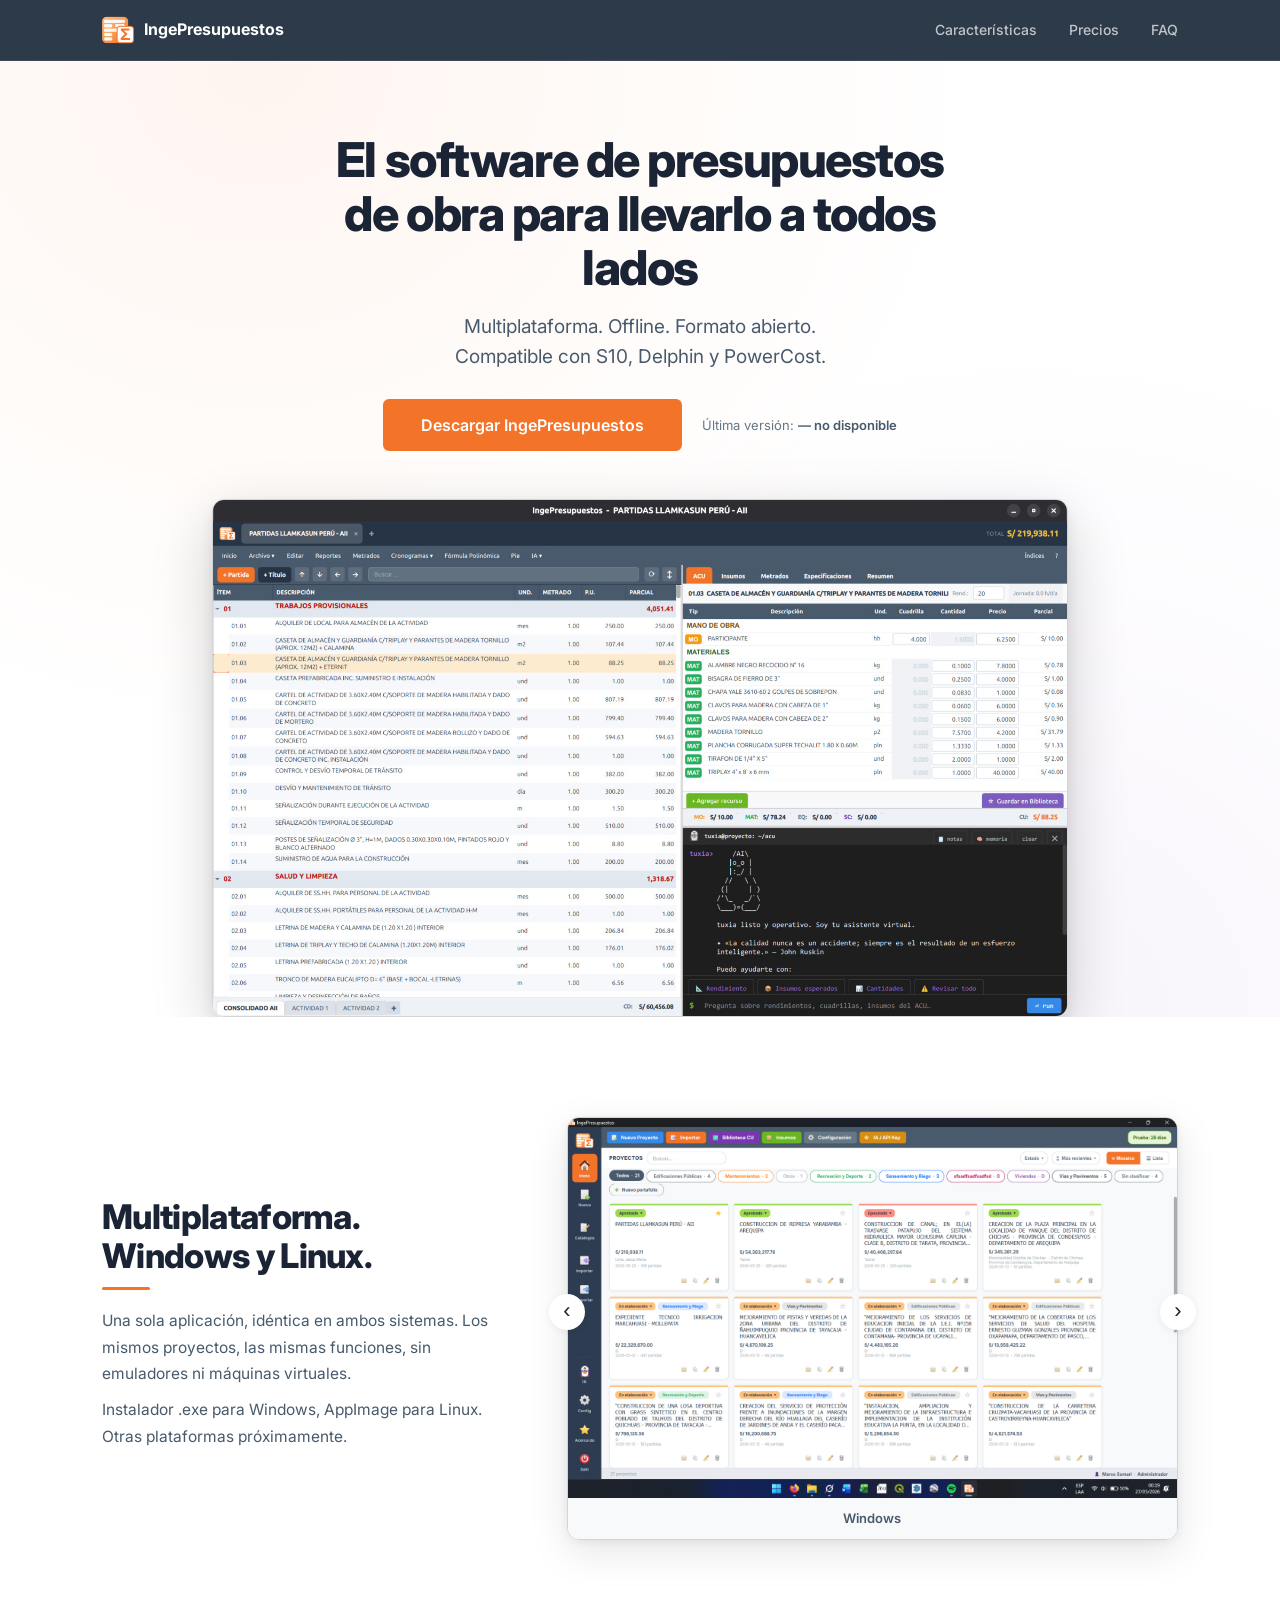
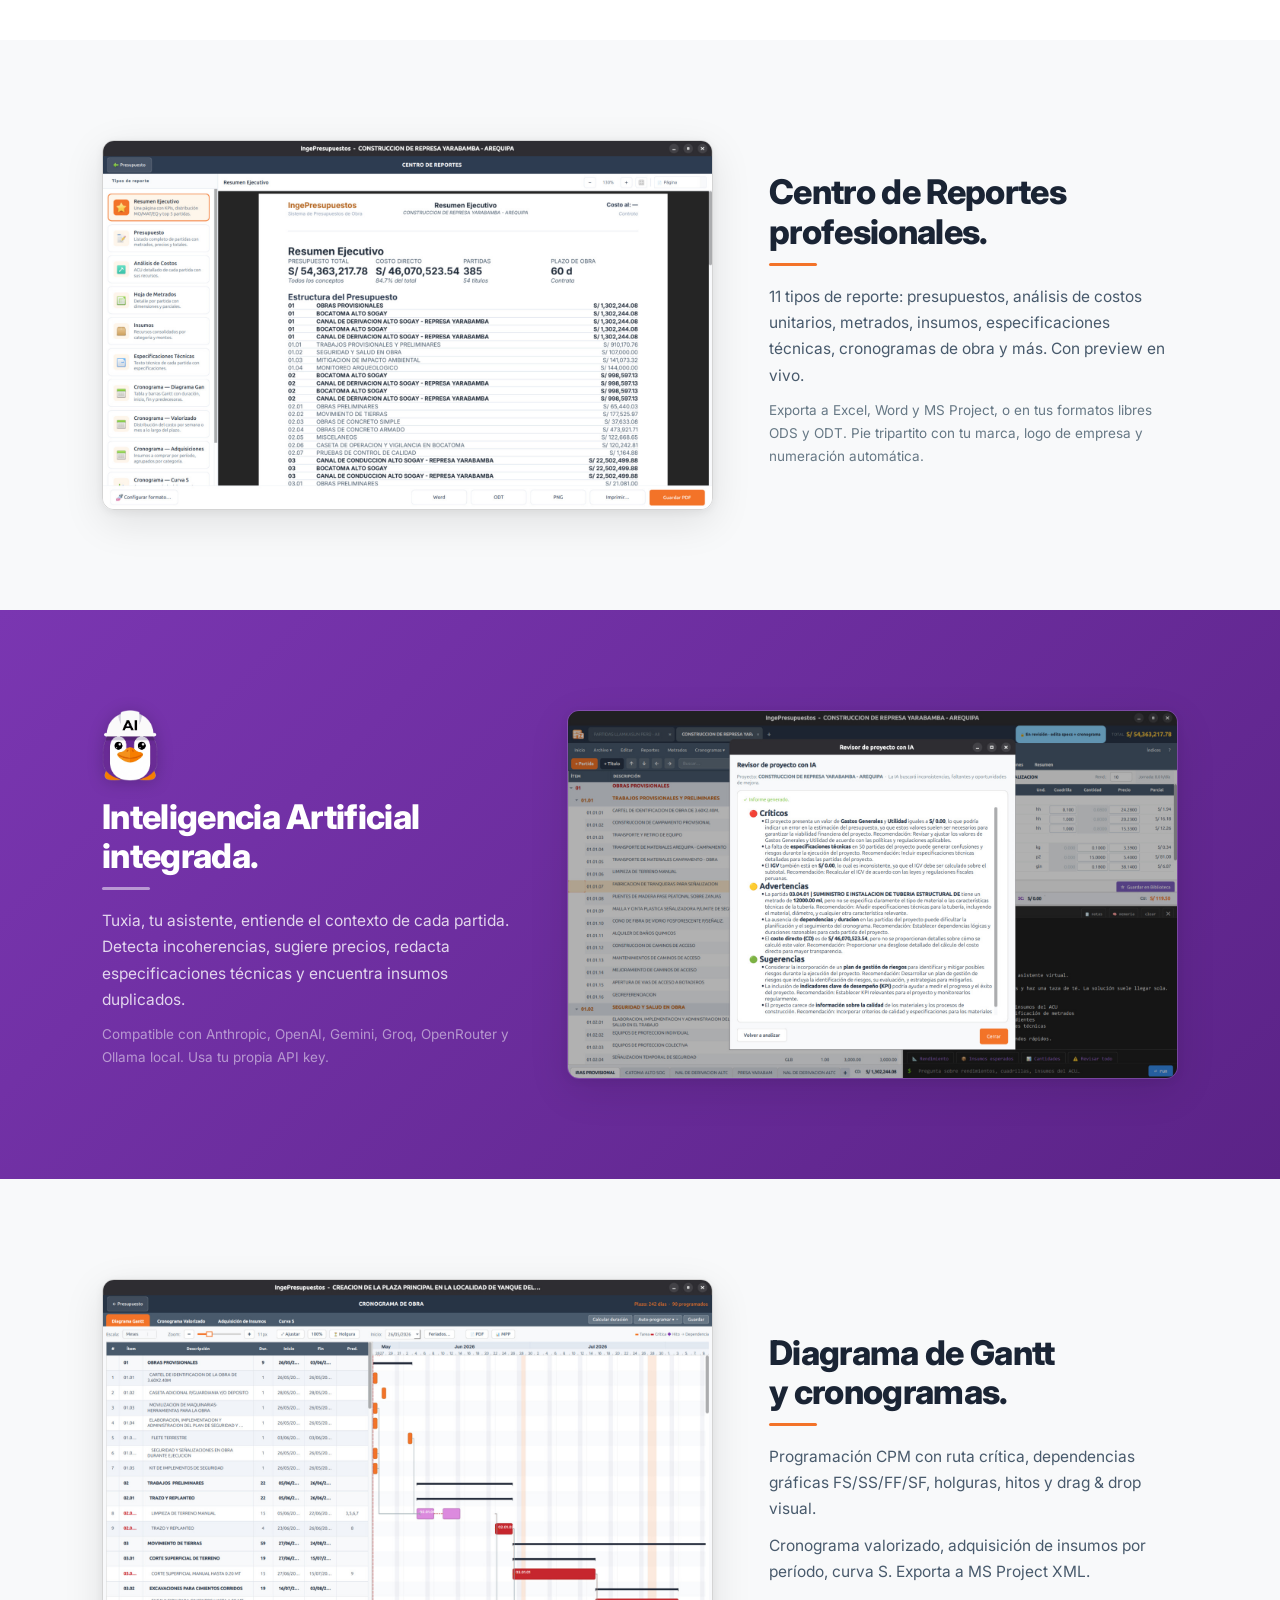
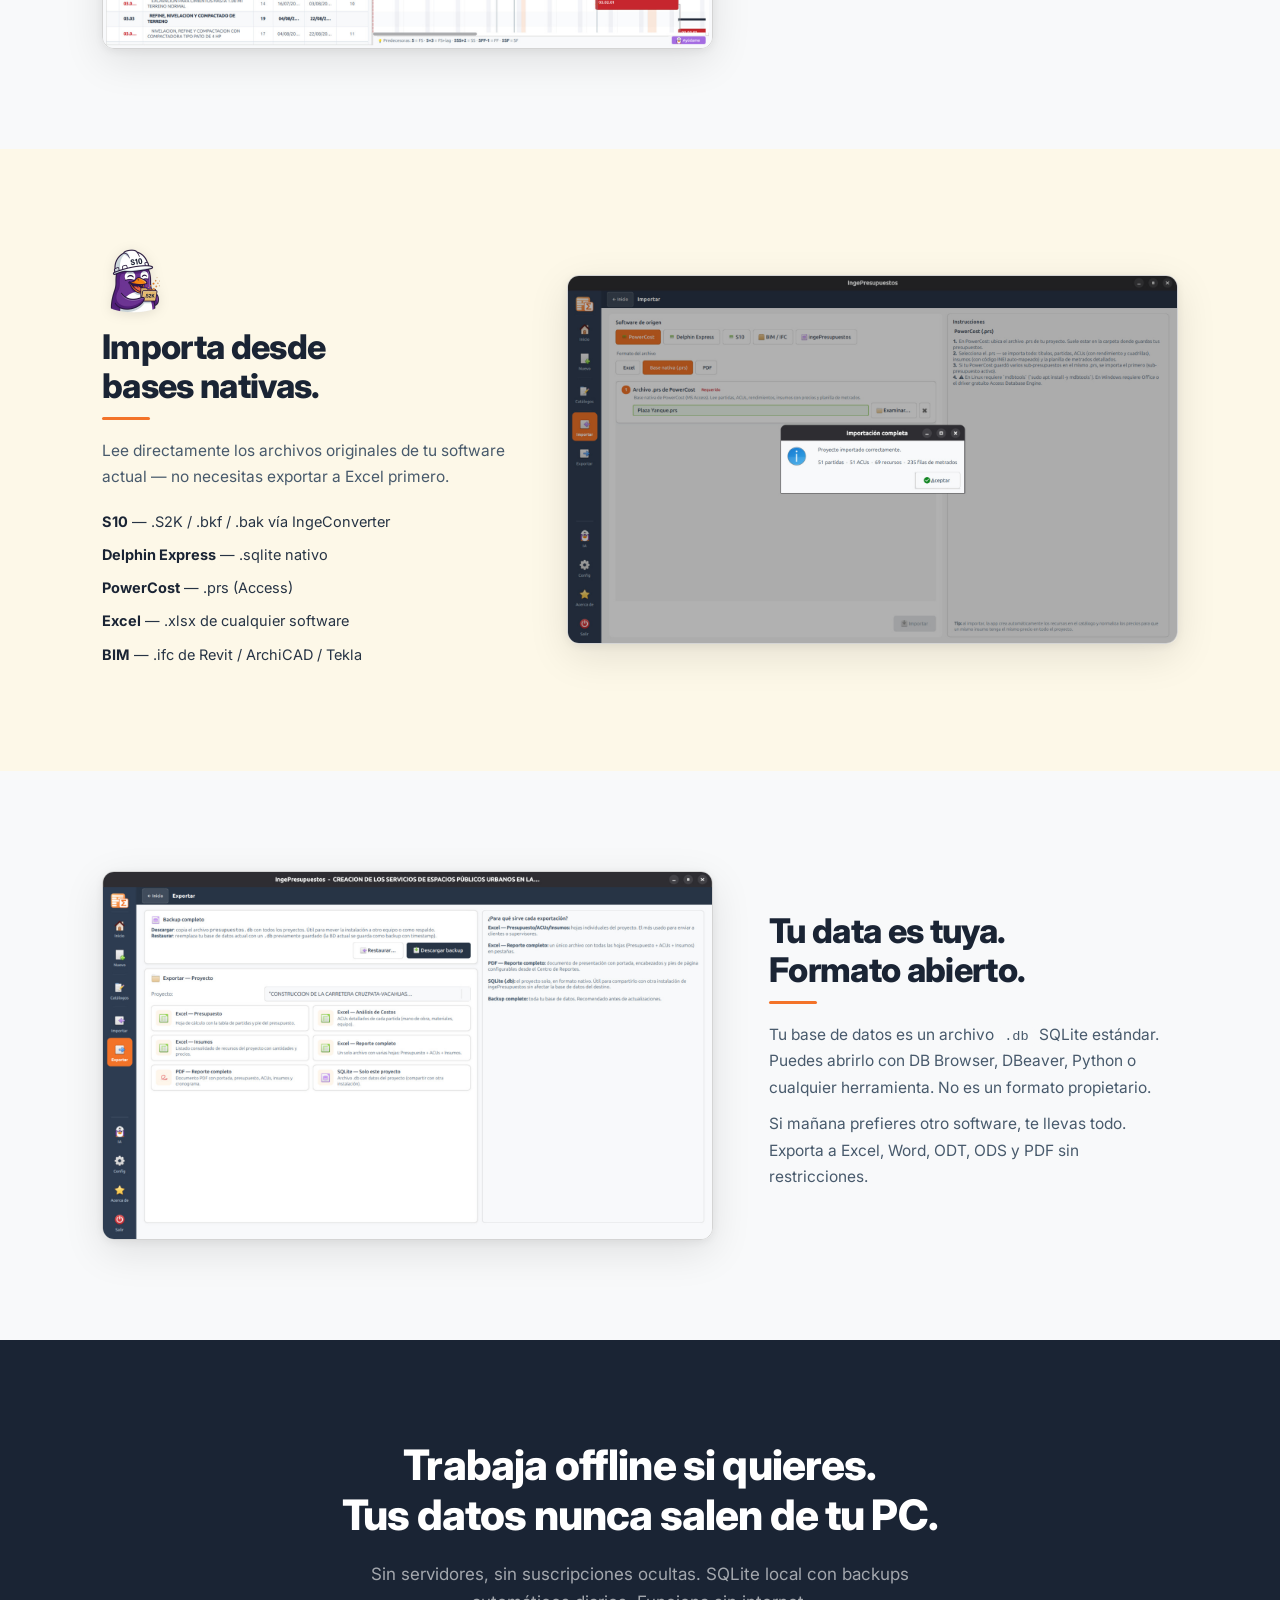
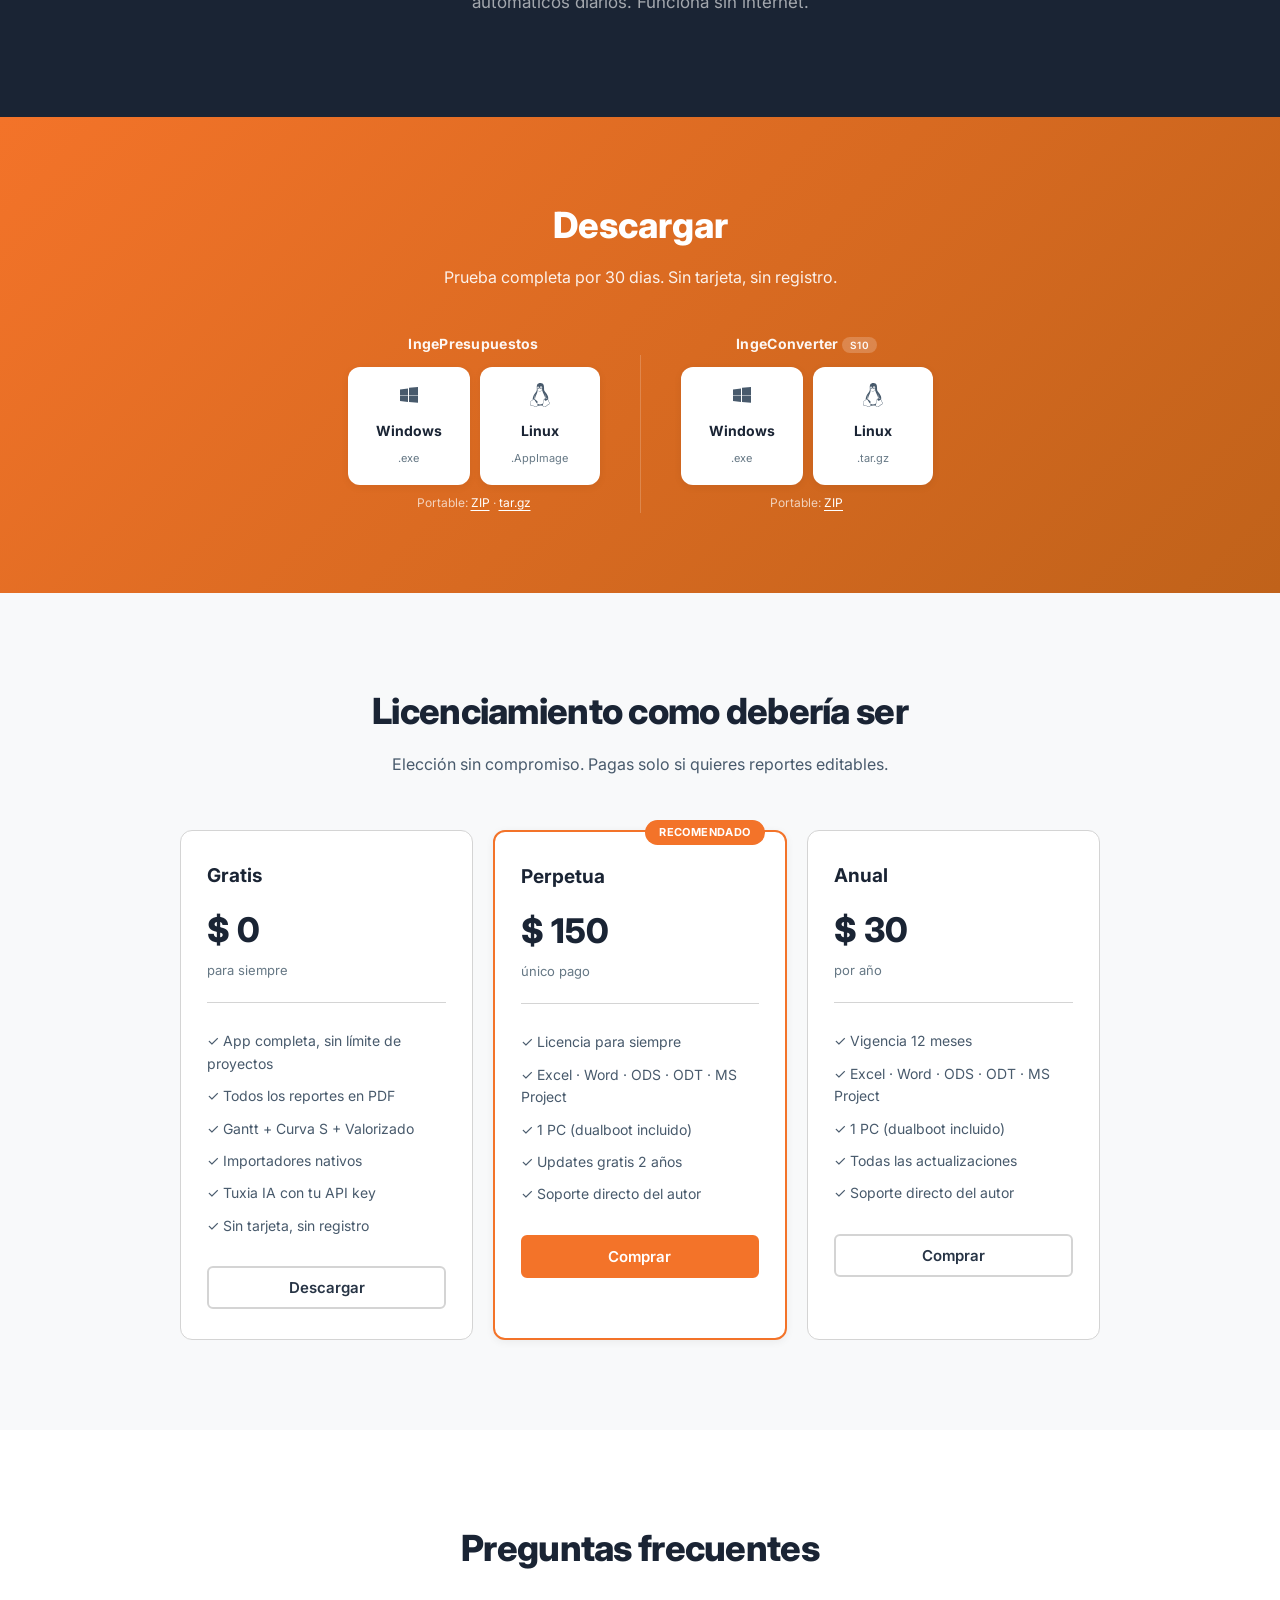
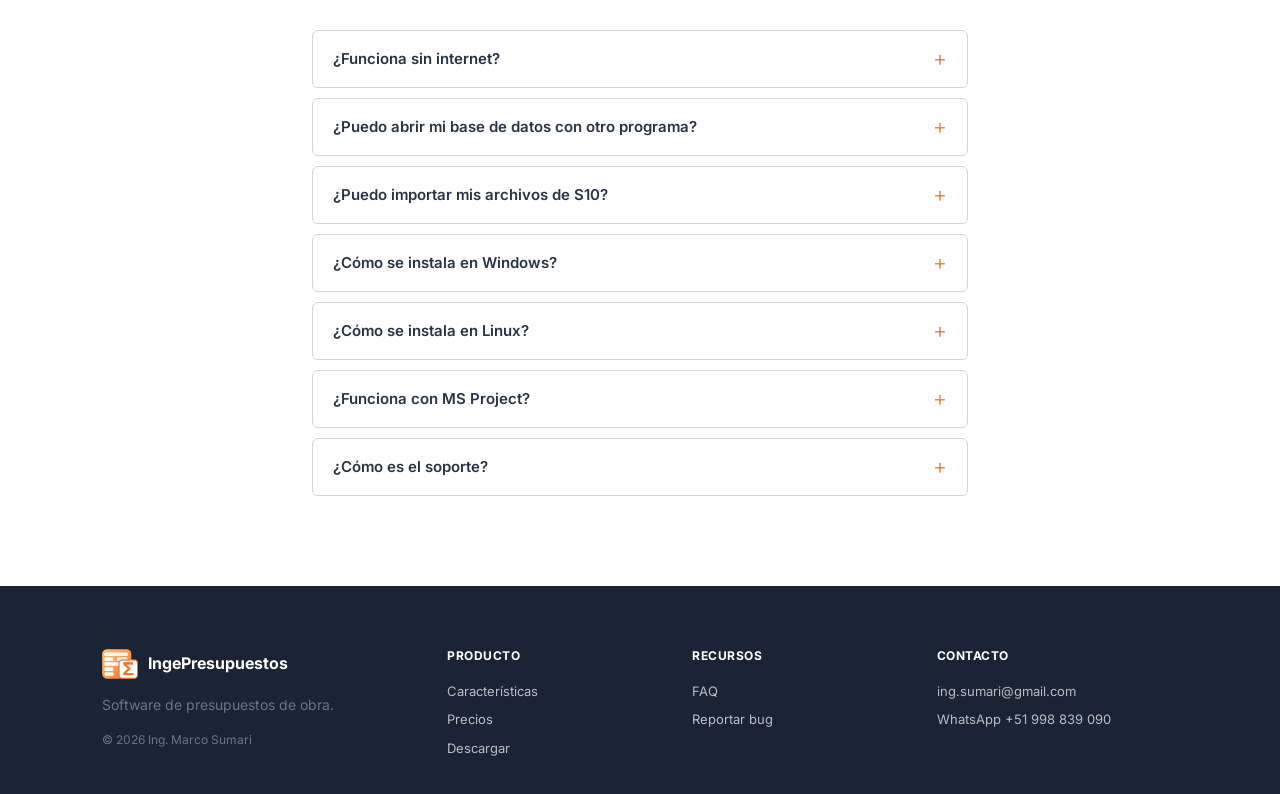
==== index.html @ 047d8304 "feat: actualizar screenshots de todas las secciones con capturas v2.3 Reemplaza las 8 capturas de la" ====
<!DOCTYPE html>
<html lang="es">
<head>
  <meta charset="UTF-8">
  <meta name="viewport" content="width=device-width, initial-scale=1.0">
  <meta name="theme-color" content="#273445">

  <title>IngePresupuestos · Software para Presupuestos de Obra</title>

  <meta name="description" content="Software de presupuestos de obra. Multiplataforma, offline, formato abierto SQLite. Importa desde Delphin, PowerCost y S10. Reportes PDF gratis.">
  <meta name="keywords" content="presupuesto obra, ACU, cronograma Gantt, Delphin Express, PowerCost, S10, INEI, CAPECO, ingeniería civil Perú, software construcción">
  <meta name="author" content="Ing. Marco Sumari">

  <meta property="og:title" content="IngePresupuestos · Software para Presupuestos de Obra">
  <meta property="og:description" content="Multiplataforma, offline, formato abierto. Importa desde Delphin, PowerCost y S10. Reportes PDF gratis.">
  <meta property="og:image" content="https://ingepresupuestos.com/images/og-banner.png">
  <meta property="og:url" content="https://ingepresupuestos.com">
  <meta property="og:type" content="website">
  <meta property="og:locale" content="es_PE">

  <link rel="icon" href="images/favicon.ico" sizes="any">
  <link rel="icon" href="images/logo.png" type="image/png">
  <link rel="apple-touch-icon" href="images/logo.png">

  <link rel="preconnect" href="https://fonts.googleapis.com">
  <link rel="preconnect" href="https://fonts.gstatic.com" crossorigin>
  <link href="https://fonts.googleapis.com/css2?family=Inter:wght@400;500;600;700;800&display=swap" rel="stylesheet">

  <link rel="stylesheet" href="style.css">
</head>
<body>

  <!-- ============ HEADER ============ -->
  <header class="nav">
    <div class="container nav-inner">
      <a href="#" class="nav-brand">
        <img src="images/logo.png" alt="IngePresupuestos" width="32" height="32">
        <span>IngePresupuestos</span>
      </a>
      <nav class="nav-links">
        <a href="#features">Características</a>
        <a href="#precios">Precios</a>
        <a href="#faq">FAQ</a>
      </nav>
      <button class="nav-toggle" aria-label="Abrir menú" type="button">
        <span></span><span></span><span></span>
      </button>
    </div>
  </header>

  <!-- ============ HERO ============ -->
  <section class="hero">
    <div class="container hero-center">
      <h1>El software de presupuestos<br>de obra para llevarlo a todos lados</h1>
      <p class="hero-sub">Multiplataforma. Offline. Formato abierto.<br>Compatible con S10, Delphin y PowerCost.</p>
      <div class="hero-ctas">
        <a href="#descargar" class="btn btn-primary btn-lg">Descargar IngePresupuestos</a>
        <span class="hero-version">Última versión: <span id="latest-version">cargando…</span></span>
      </div>
    </div>
    <div class="hero-screenshot-wrap">
      <img class="hero-img" src="images/screenshots/principal.jpeg"
           alt="Vista principal de IngePresupuestos"
           width="1600" height="966" loading="eager" fetchpriority="high">
    </div>
  </section>

  <!-- ============ FEATURES ============ -->
  <div id="features">

    <!-- ── 1. Multiplataforma ── -->
    <section class="feat reveal">
      <div class="container feat-row">
        <div class="feat-text">
          <h2>Multiplataforma.<br>Windows y Linux.</h2>
          <p>Una sola aplicación, idéntica en ambos sistemas. Los mismos proyectos, las mismas funciones, sin emuladores ni máquinas virtuales.</p>
          <p>Instalador .exe para Windows, AppImage para Linux. Otras plataformas próximamente.</p>
        </div>
        <div class="mini-carousel">
          <div class="mini-track">
            <figure class="mini-slide">
              <img src="images/screenshots/dashboard-windows.jpeg"
                   alt="Dashboard en Windows" width="1600" height="1000" loading="lazy">
              <figcaption>Windows</figcaption>
            </figure>
            <figure class="mini-slide">
              <img src="images/screenshots/dashboard-linux.jpeg"
                   alt="Dashboard en Linux" width="1600" height="1000" loading="lazy">
              <figcaption>Linux</figcaption>
            </figure>
          </div>
          <button class="mini-prev" type="button" aria-label="Anterior">‹</button>
          <button class="mini-next" type="button" aria-label="Siguiente">›</button>
        </div>
      </div>
    </section>

    <!-- ── 2. Centro de Reportes ── -->
    <section class="feat feat-alt reveal">
      <div class="container feat-row feat-reverse">
        <div class="feat-text">
          <h2>Centro de Reportes<br>profesionales.</h2>
          <p>11 tipos de reporte: presupuestos, análisis de costos unitarios, metrados, insumos, especificaciones técnicas, cronogramas de obra y más. Con preview en vivo.</p>
          <p class="feat-muted">Exporta a Excel, Word y MS Project, o en tus formatos libres ODS y ODT. Pie tripartito con tu marca, logo de empresa y numeración automática.</p>
        </div>
        <div class="feat-img">
          <img src="images/screenshots/centro-reportes.jpeg"
               alt="Centro de Reportes" width="1600" height="966" loading="lazy">
        </div>
      </div>
    </section>

    <!-- ── 3. Tuxia IA ── -->
    <section class="feat feat-tuxia reveal">
      <div class="container feat-row">
        <div class="feat-text">
          <img src="images/tuxia-icon.png" alt="Tuxia" class="tuxia-icon" width="620" height="783">
          <h2>Inteligencia Artificial<br>integrada.</h2>
          <p>Tuxia, tu asistente, entiende el contexto de cada partida. Detecta incoherencias, sugiere precios, redacta especificaciones técnicas y encuentra insumos duplicados.</p>
          <p class="feat-muted-light">Compatible con Anthropic, OpenAI, Gemini, Groq, OpenRouter y Ollama local. Usa tu propia API key.</p>
        </div>
        <div class="feat-img">
          <img src="images/screenshots/tuxia.jpeg"
               alt="Asistente IA Tuxia" width="1600" height="964" loading="lazy">
        </div>
      </div>
    </section>

    <!-- ── 4. Gantt ── -->
    <section class="feat feat-alt reveal">
      <div class="container feat-row feat-reverse">
        <div class="feat-text">
          <h2>Diagrama de Gantt<br>y cronogramas.</h2>
          <p>Programación CPM con ruta crítica, dependencias gráficas FS/SS/FF/SF, holguras, hitos y drag &amp; drop visual.</p>
          <p>Cronograma valorizado, adquisición de insumos por período, curva S. Exporta a MS Project XML.</p>
        </div>
        <div class="feat-img">
          <img src="images/screenshots/cronograma-gantt.jpeg"
               alt="Cronograma Gantt" width="1600" height="966" loading="lazy">
        </div>
      </div>
    </section>

    <!-- ── 5. Importadores ── -->
    <section class="feat feat-import reveal">
      <div class="container feat-row">
        <div class="feat-text">
          <img src="images/ingeconverter-icon.png" alt="IngeConverter" class="converter-icon" width="256" height="256">
          <h2>Importa desde<br>bases nativas.</h2>
          <p>Lee directamente los archivos originales de tu software actual — no necesitas exportar a Excel primero.</p>
          <ul class="feat-list">
            <li><strong>S10</strong> — .S2K / .bkf / .bak vía IngeConverter</li>
            <li><strong>Delphin Express</strong> — .sqlite nativo</li>
            <li><strong>PowerCost</strong> — .prs (Access)</li>
            <li><strong>Excel</strong> — .xlsx de cualquier software</li>
            <li><strong>BIM</strong> — .ifc de Revit / ArchiCAD / Tekla</li>
          </ul>
        </div>
        <div class="feat-img">
          <img src="images/screenshots/importar-powercost.jpeg"
               alt="Importadores nativos" width="1600" height="964" loading="lazy">
        </div>
      </div>
    </section>

    <!-- ── 6. Formato abierto ── -->
    <section class="feat feat-alt reveal">
      <div class="container feat-row feat-reverse">
        <div class="feat-text">
          <h2>Tu data es tuya.<br>Formato abierto.</h2>
          <p>Tu base de datos es un archivo <code>.db</code> SQLite estándar. Puedes abrirlo con DB Browser, DBeaver, Python o cualquier herramienta. No es un formato propietario.</p>
          <p>Si mañana prefieres otro software, te llevas todo. Exporta a Excel, Word, ODT, ODS y PDF sin restricciones.</p>
        </div>
        <div class="feat-img">
          <img src="images/screenshots/data-formato-abierto.jpeg"
               alt="Exportar datos en formato abierto" width="1600" height="966" loading="lazy">
        </div>
      </div>
    </section>

  </div>

  <!-- ============ IMPACT: OFFLINE ============ -->
  <section class="impact">
    <div class="container">
      <h2>Trabaja offline si quieres.<br>Tus datos nunca salen de tu PC.</h2>
      <p>Sin servidores, sin suscripciones ocultas. SQLite local con backups automáticos diarios. Funciona sin internet.</p>
    </div>
  </section>

  <!-- ============ DESCARGAR ============ -->
  <section id="descargar" class="download-section">
    <div class="container">
      <h2>Descargar</h2>
      <p class="download-sub">Prueba completa por 30 dias. Sin tarjeta, sin registro.</p>
      <div class="dl-row">
        <div class="dl-group">
          <span class="dl-group-label">IngePresupuestos</span>
          <div class="dl-group-cards">
            <a href="#" class="dl-card dl-card-compact" id="dl-win">
              <svg width="24" height="24" viewBox="0 0 24 24" fill="currentColor"><path d="M3 12V6.5l8-1.1V12H3zm0 .5V18l8 1.1v-6.6H3zm9-7.7V12h9V4l-9 .8zm0 7.7v6.5l9 .8V12.5h-9z"/></svg>
              <strong>Windows</strong>
              <span>.exe</span>
            </a>
            <a href="#" class="dl-card dl-card-compact" id="dl-linux">
              <svg width="24" height="24" viewBox="0 0 448 512" fill="currentColor"><path d="M220.8 123.3c1 .5 1.8 1.7 3 1.7c1.1 0 2.8-.4 2.9-1.5c.2-1.4-1.9-2.3-3.2-2.9c-1.7-.7-3.9-1-5.5-.1c-.4.2-.8.7-.6 1.1c.3 1.3 2.3 1.1 3.4 1.7zm-21.9 1.7c1.2 0 2-1.2 3-1.7c1.1-.6 3.1-.4 3.5-1.6c.2-.4-.2-.9-.6-1.1c-1.6-.9-3.8-.6-5.5.1c-1.3.6-3.4 1.5-3.2 2.9c.1 1 1.8 1.5 2.8 1.4zM420 403.8c-3.6-4-5.3-11.6-7.2-19.7c-1.8-8.1-3.9-16.8-10.5-22.4c-1.3-1.1-2.6-2.1-4-2.9c-1.3-.8-2.7-1.5-4.1-2c9.2-27.3 5.6-54.5-3.7-79.1c-11.4-30.1-31.3-56.4-46.5-74.4c-17.1-21.5-33.7-41.9-33.4-72C311.1 85.4 315.7.1 234.8 0C132.4-.2 158 103.4 156.9 135.2c-1.7 23.4-6.4 41.8-22.5 64.7c-18.9 22.5-45.5 58.8-58.1 96.7c-6 17.9-8.8 36.1-6.2 53.3c-6.5 5.8-11.4 14.7-16.6 20.2c-4.2 4.3-10.3 5.9-17 8.3s-14 6-18.5 14.5c-2.1 3.9-2.8 8.1-2.8 12.4c0 3.9.6 7.9 1.2 11.8c1.2 8.1 2.5 15.7.8 20.8c-5.2 14.4-5.9 24.4-2.2 31.7c3.8 7.3 11.4 10.5 20.1 12.3c17.3 3.6 40.8 2.7 59.3 12.5c19.8 10.4 39.9 14.1 55.9 10.4c11.6-2.6 21.1-9.6 25.9-20.2c12.5-.1 26.3-5.4 48.3-6.6c14.9-1.2 33.6 5.3 55.1 4.1c.6 2.3 1.4 4.6 2.5 6.7v.1c8.3 16.7 23.8 24.3 40.3 23c16.6-1.3 34.1-11 48.3-27.9c13.6-16.4 36-23.2 50.9-32.2c7.4-4.5 13.4-10.1 13.9-18.3c.4-8.2-4.4-17.3-15.5-29.7zM223.7 87.3c9.8-22.2 34.2-21.8 44-.4c6.5 14.2 3.6 30.9-4.3 40.4c-1.6-.8-5.9-2.6-12.6-4.9c1.1-1.2 3.1-2.7 3.9-4.6c4.8-11.8-.2-27-9.1-27.3c-7.3-.5-13.9 10.8-11.8 23c-4.1-2-9.4-3.5-13-4.4c-1-6.9-.3-14.6 2.9-21.8zM183 75.8c10.1 0 20.8 14.2 19.1 33.5c-3.5 1-7.1 2.5-10.2 4.6c1.2-8.9-3.3-20.1-9.6-19.6c-8.4.7-9.8 21.2-1.8 28.1c1 .8 1.9-.2-5.9 5.5c-15.6-14.6-10.5-52.1 8.4-52.1zm-13.6 60.7c6.2-4.6 13.6-10 14.1-10.5c4.7-4.4 13.5-14.2 27.9-14.2c7.1 0 15.6 2.3 25.9 8.9c6.3 4.1 11.3 4.4 22.6 9.3c8.4 3.5 13.7 9.7 10.5 18.2c-2.6 7.1-11 14.4-22.7 18.1c-11.1 3.6-19.8 16-38.2 14.9c-3.9-.2-7-1-9.6-2.1c-8-3.5-12.2-10.4-20-15c-8.6-4.8-13.2-10.4-14.7-15.3c-1.4-4.9 0-9 4.2-12.3zm3.3 334c-2.7 35.1-43.9 34.4-75.3 18c-29.9-15.8-68.6-6.5-76.5-21.9c-2.4-4.7-2.4-12.7 2.6-26.4v-.2c2.4-7.6.6-16-.6-23.9c-1.2-7.8-1.8-15 .9-20c3.5-6.7 8.5-9.1 14.8-11.3c10.3-3.7 11.8-3.4 19.6-9.9c5.5-5.7 9.5-12.9 14.3-18c5.1-5.5 10-8.1 17.7-6.9c8.1 1.2 15.1 6.8 21.9 16l19.6 35.6c9.5 19.9 43.1 48.4 41 68.9zm-1.4-25.9c-4.1-6.6-9.6-13.6-14.4-19.6c7.1 0 14.2-2.2 16.7-8.9c2.3-6.2 0-14.9-7.4-24.9c-13.5-18.2-38.3-32.5-38.3-32.5c-13.5-8.4-21.1-18.7-24.6-29.9s-3-23.3-.3-35.2c5.2-22.9 18.6-45.2 27.2-59.2c2.3-1.7.8 3.2-8.7 20.8c-8.5 16.1-24.4 53.3-2.6 82.4c.6-20.7 5.5-41.8 13.8-61.5c12-27.4 37.3-74.9 39.3-112.7c1.1.8 4.6 3.2 6.2 4.1c4.6 2.7 8.1 6.7 12.6 10.3c12.4 10 28.5 9.2 42.4 1.2c6.2-3.5 11.2-7.5 15.9-9c9.9-3.1 17.8-8.6 22.3-15c7.7 30.4 25.7 74.3 37.2 95.7c6.1 11.4 18.3 35.5 23.6 64.6c3.3-.1 7 .4 10.9 1.4c13.8-35.7-11.7-74.2-23.3-84.9c-4.7-4.6-4.9-6.6-2.6-6.5c12.6 11.2 29.2 33.7 35.2 59c2.8 11.6 3.3 23.7.4 35.7c16.4 6.8 35.9 17.9 30.7 34.8c-2.2-.1-3.2 0-4.2 0c3.2-10.1-3.9-17.6-22.8-26.1c-19.6-8.6-36-8.6-38.3 12.5c-12.1 4.2-18.3 14.7-21.4 27.3c-2.8 11.2-3.6 24.7-4.4 39.9c-.5 7.7-3.6 18-6.8 29c-32.1 22.9-76.7 32.9-114.3 7.2zm257.4-11.5c-.9 16.8-41.2 19.9-63.2 46.5c-13.2 15.7-29.4 24.4-43.6 25.5s-26.5-4.8-33.7-19.3c-4.7-11.1-2.4-23.1 1.1-36.3c3.7-14.2 9.2-28.8 9.9-40.6c.8-15.2 1.7-28.5 4.2-38.7c2.6-10.3 6.6-17.2 13.7-21.1c.3-.2.7-.3 1-.5c.8 13.2 7.3 26.6 18.8 29.5c12.6 3.3 30.7-7.5 38.4-16.3c9-.3 15.7-.9 22.6 5.1c9.9 8.5 7.1 30.3 17.1 41.6c10.6 11.6 14 19.5 13.7 24.6zM173.3 148.7c2 1.9 4.7 4.5 8 7.1c6.6 5.2 15.8 10.6 27.3 10.6c11.6 0 22.5-5.9 31.8-10.8c4.9-2.6 10.9-7 14.8-10.4s5.9-6.3 3.1-6.6s-2.6 2.6-6 5.1c-4.4 3.2-9.7 7.4-13.9 9.8c-7.4 4.2-19.5 10.2-29.9 10.2s-18.7-4.8-24.9-9.7c-3.1-2.5-5.7-5-7.7-6.9c-1.5-1.4-1.9-4.6-4.3-4.9c-1.4-.1-1.8 3.7 1.7 6.5z"/></svg>
              <strong>Linux</strong>
              <span>.AppImage</span>
            </a>
          </div>
          <p class="dl-group-alt">Portable: <a href="#" id="dl-win-zip">ZIP</a> · <a href="#" id="dl-linux-tar">tar.gz</a></p>
        </div>
        <div class="dl-divider"></div>
        <div class="dl-group">
          <span class="dl-group-label">IngeConverter <span class="dl-group-tag">S10</span></span>
          <div class="dl-group-cards">
            <a href="#" class="dl-card dl-card-compact" id="dl-ic-win">
              <svg width="24" height="24" viewBox="0 0 24 24" fill="currentColor"><path d="M3 12V6.5l8-1.1V12H3zm0 .5V18l8 1.1v-6.6H3zm9-7.7V12h9V4l-9 .8zm0 7.7v6.5l9 .8V12.5h-9z"/></svg>
              <strong>Windows</strong>
              <span>.exe</span>
            </a>
            <a href="#" class="dl-card dl-card-compact" id="dl-ic-linux">
              <svg width="24" height="24" viewBox="0 0 448 512" fill="currentColor"><path d="M220.8 123.3c1 .5 1.8 1.7 3 1.7c1.1 0 2.8-.4 2.9-1.5c.2-1.4-1.9-2.3-3.2-2.9c-1.7-.7-3.9-1-5.5-.1c-.4.2-.8.7-.6 1.1c.3 1.3 2.3 1.1 3.4 1.7zm-21.9 1.7c1.2 0 2-1.2 3-1.7c1.1-.6 3.1-.4 3.5-1.6c.2-.4-.2-.9-.6-1.1c-1.6-.9-3.8-.6-5.5.1c-1.3.6-3.4 1.5-3.2 2.9c.1 1 1.8 1.5 2.8 1.4zM420 403.8c-3.6-4-5.3-11.6-7.2-19.7c-1.8-8.1-3.9-16.8-10.5-22.4c-1.3-1.1-2.6-2.1-4-2.9c-1.3-.8-2.7-1.5-4.1-2c9.2-27.3 5.6-54.5-3.7-79.1c-11.4-30.1-31.3-56.4-46.5-74.4c-17.1-21.5-33.7-41.9-33.4-72C311.1 85.4 315.7.1 234.8 0C132.4-.2 158 103.4 156.9 135.2c-1.7 23.4-6.4 41.8-22.5 64.7c-18.9 22.5-45.5 58.8-58.1 96.7c-6 17.9-8.8 36.1-6.2 53.3c-6.5 5.8-11.4 14.7-16.6 20.2c-4.2 4.3-10.3 5.9-17 8.3s-14 6-18.5 14.5c-2.1 3.9-2.8 8.1-2.8 12.4c0 3.9.6 7.9 1.2 11.8c1.2 8.1 2.5 15.7.8 20.8c-5.2 14.4-5.9 24.4-2.2 31.7c3.8 7.3 11.4 10.5 20.1 12.3c17.3 3.6 40.8 2.7 59.3 12.5c19.8 10.4 39.9 14.1 55.9 10.4c11.6-2.6 21.1-9.6 25.9-20.2c12.5-.1 26.3-5.4 48.3-6.6c14.9-1.2 33.6 5.3 55.1 4.1c.6 2.3 1.4 4.6 2.5 6.7v.1c8.3 16.7 23.8 24.3 40.3 23c16.6-1.3 34.1-11 48.3-27.9c13.6-16.4 36-23.2 50.9-32.2c7.4-4.5 13.4-10.1 13.9-18.3c.4-8.2-4.4-17.3-15.5-29.7zM223.7 87.3c9.8-22.2 34.2-21.8 44-.4c6.5 14.2 3.6 30.9-4.3 40.4c-1.6-.8-5.9-2.6-12.6-4.9c1.1-1.2 3.1-2.7 3.9-4.6c4.8-11.8-.2-27-9.1-27.3c-7.3-.5-13.9 10.8-11.8 23c-4.1-2-9.4-3.5-13-4.4c-1-6.9-.3-14.6 2.9-21.8zM183 75.8c10.1 0 20.8 14.2 19.1 33.5c-3.5 1-7.1 2.5-10.2 4.6c1.2-8.9-3.3-20.1-9.6-19.6c-8.4.7-9.8 21.2-1.8 28.1c1 .8 1.9-.2-5.9 5.5c-15.6-14.6-10.5-52.1 8.4-52.1zm-13.6 60.7c6.2-4.6 13.6-10 14.1-10.5c4.7-4.4 13.5-14.2 27.9-14.2c7.1 0 15.6 2.3 25.9 8.9c6.3 4.1 11.3 4.4 22.6 9.3c8.4 3.5 13.7 9.7 10.5 18.2c-2.6 7.1-11 14.4-22.7 18.1c-11.1 3.6-19.8 16-38.2 14.9c-3.9-.2-7-1-9.6-2.1c-8-3.5-12.2-10.4-20-15c-8.6-4.8-13.2-10.4-14.7-15.3c-1.4-4.9 0-9 4.2-12.3zm3.3 334c-2.7 35.1-43.9 34.4-75.3 18c-29.9-15.8-68.6-6.5-76.5-21.9c-2.4-4.7-2.4-12.7 2.6-26.4v-.2c2.4-7.6.6-16-.6-23.9c-1.2-7.8-1.8-15 .9-20c3.5-6.7 8.5-9.1 14.8-11.3c10.3-3.7 11.8-3.4 19.6-9.9c5.5-5.7 9.5-12.9 14.3-18c5.1-5.5 10-8.1 17.7-6.9c8.1 1.2 15.1 6.8 21.9 16l19.6 35.6c9.5 19.9 43.1 48.4 41 68.9zm-1.4-25.9c-4.1-6.6-9.6-13.6-14.4-19.6c7.1 0 14.2-2.2 16.7-8.9c2.3-6.2 0-14.9-7.4-24.9c-13.5-18.2-38.3-32.5-38.3-32.5c-13.5-8.4-21.1-18.7-24.6-29.9s-3-23.3-.3-35.2c5.2-22.9 18.6-45.2 27.2-59.2c2.3-1.7.8 3.2-8.7 20.8c-8.5 16.1-24.4 53.3-2.6 82.4c.6-20.7 5.5-41.8 13.8-61.5c12-27.4 37.3-74.9 39.3-112.7c1.1.8 4.6 3.2 6.2 4.1c4.6 2.7 8.1 6.7 12.6 10.3c12.4 10 28.5 9.2 42.4 1.2c6.2-3.5 11.2-7.5 15.9-9c9.9-3.1 17.8-8.6 22.3-15c7.7 30.4 25.7 74.3 37.2 95.7c6.1 11.4 18.3 35.5 23.6 64.6c3.3-.1 7 .4 10.9 1.4c13.8-35.7-11.7-74.2-23.3-84.9c-4.7-4.6-4.9-6.6-2.6-6.5c12.6 11.2 29.2 33.7 35.2 59c2.8 11.6 3.3 23.7.4 35.7c16.4 6.8 35.9 17.9 30.7 34.8c-2.2-.1-3.2 0-4.2 0c3.2-10.1-3.9-17.6-22.8-26.1c-19.6-8.6-36-8.6-38.3 12.5c-12.1 4.2-18.3 14.7-21.4 27.3c-2.8 11.2-3.6 24.7-4.4 39.9c-.5 7.7-3.6 18-6.8 29c-32.1 22.9-76.7 32.9-114.3 7.2zm257.4-11.5c-.9 16.8-41.2 19.9-63.2 46.5c-13.2 15.7-29.4 24.4-43.6 25.5s-26.5-4.8-33.7-19.3c-4.7-11.1-2.4-23.1 1.1-36.3c3.7-14.2 9.2-28.8 9.9-40.6c.8-15.2 1.7-28.5 4.2-38.7c2.6-10.3 6.6-17.2 13.7-21.1c.3-.2.7-.3 1-.5c.8 13.2 7.3 26.6 18.8 29.5c12.6 3.3 30.7-7.5 38.4-16.3c9-.3 15.7-.9 22.6 5.1c9.9 8.5 7.1 30.3 17.1 41.6c10.6 11.6 14 19.5 13.7 24.6zM173.3 148.7c2 1.9 4.7 4.5 8 7.1c6.6 5.2 15.8 10.6 27.3 10.6c11.6 0 22.5-5.9 31.8-10.8c4.9-2.6 10.9-7 14.8-10.4s5.9-6.3 3.1-6.6s-2.6 2.6-6 5.1c-4.4 3.2-9.7 7.4-13.9 9.8c-7.4 4.2-19.5 10.2-29.9 10.2s-18.7-4.8-24.9-9.7c-3.1-2.5-5.7-5-7.7-6.9c-1.5-1.4-1.9-4.6-4.3-4.9c-1.4-.1-1.8 3.7 1.7 6.5z"/></svg>
              <strong>Linux</strong>
              <span>.tar.gz</span>
            </a>
          </div>
          <p class="dl-group-alt">Portable: <a href="#" id="dl-ic-win-zip">ZIP</a></p>
        </div>
      </div>
    </div>
  </section>

  <!-- ============ PRECIOS ============ -->
  <section id="precios" class="section bg-light">
    <div class="container">
      <div class="section-head">
        <h2>Licenciamiento como debería ser</h2>
        <p>Elección sin compromiso. Pagas solo si quieres reportes editables.</p>
      </div>
      <div class="pricing-grid">
        <div class="pricing-card">
          <h3>Gratis</h3>
          <div class="price"><span class="price-big">$ 0</span><span class="price-sub">para siempre</span></div>
          <ul>
            <li>✓ App completa, sin límite de proyectos</li>
            <li>✓ Todos los reportes en PDF</li>
            <li>✓ Gantt + Curva S + Valorizado</li>
            <li>✓ Importadores nativos</li>
            <li>✓ Tuxia IA con tu API key</li>
            <li>✓ Sin tarjeta, sin registro</li>
          </ul>
          <a href="#descargar" class="btn btn-ghost">Descargar</a>
        </div>
        <div class="pricing-card pricing-pop">
          <span class="pricing-badge">Recomendado</span>
          <h3>Perpetua</h3>
          <div class="price"><span class="price-big">$ 150</span><span class="price-sub">único pago</span></div>
          <ul>
            <li>✓ Licencia para siempre</li>
            <li>✓ Excel · Word · ODS · ODT · MS Project</li>
            <li>✓ 1 PC (dualboot incluido)</li>
            <li>✓ Updates gratis 2 años</li>
            <li>✓ Soporte directo del autor</li>
          </ul>
          <a href="https://wa.me/51998839090?text=Hola%2C%20quiero%20la%20licencia%20Perpetua%20de%20IngePresupuestos" target="_blank" rel="noopener" class="btn btn-primary">Comprar</a>
        </div>
        <div class="pricing-card">
          <h3>Anual</h3>
          <div class="price"><span class="price-big">$ 30</span><span class="price-sub">por año</span></div>
          <ul>
            <li>✓ Vigencia 12 meses</li>
            <li>✓ Excel · Word · ODS · ODT · MS Project</li>
            <li>✓ 1 PC (dualboot incluido)</li>
            <li>✓ Todas las actualizaciones</li>
            <li>✓ Soporte directo del autor</li>
          </ul>
          <a href="https://wa.me/51998839090?text=Hola%2C%20quiero%20la%20licencia%20Anual%20de%20IngePresupuestos" target="_blank" rel="noopener" class="btn btn-ghost">Comprar</a>
        </div>
      </div>
    </div>
  </section>

  <!-- ============ FAQ ============ -->
  <section id="faq" class="section">
    <div class="container container-narrow">
      <div class="section-head">
        <h2>Preguntas frecuentes</h2>
      </div>
      <div class="faq-list">
        <details class="faq-item">
          <summary>¿Funciona sin internet?</summary>
          <p>Sí, completamente offline. Tus datos viven en tu PC en un archivo SQLite estándar. Lo único que usa internet es el asistente IA Tuxia (y puedes usar Ollama local sin conexión).</p>
        </details>
        <details class="faq-item">
          <summary>¿Puedo abrir mi base de datos con otro programa?</summary>
          <p>Sí. El archivo <code>.db</code> es SQLite puro — ábrelo con DB Browser, DBeaver, Python o cualquier herramienta. No es formato propietario.</p>
        </details>
        <details class="faq-item">
          <summary>¿Puedo importar mis archivos de S10?</summary>
          <p>Sí. Con <strong>IngeConverter</strong> (incluido gratis) conviertes bases <code>.S2K</code>, <code>.bkf</code> y <code>.bak</code> de S10. También soportamos Excel exportado.</p>
        </details>
        <details class="faq-item">
          <summary>¿Cómo se instala en Windows?</summary>
          <p>Descarga el <code>.exe</code>, doble click, sigue el asistente. Si sale "Windows protegió tu PC", click en <strong>Más información → Ejecutar de todas formas</strong>.</p>
        </details>
        <details class="faq-item">
          <summary>¿Cómo se instala en Linux?</summary>
          <p>Descarga el <code>.AppImage</code>, dale permisos de ejecución y doble click. No requiere instalación.</p>
        </details>
        <details class="faq-item">
          <summary>¿Funciona con MS Project?</summary>
          <p>El Gantt se exporta a XML MSPDI, formato nativo de Microsoft Project. Primavera P6 también lo abre.</p>
        </details>
        <details class="faq-item">
          <summary>¿Cómo es el soporte?</summary>
          <p>Por WhatsApp y email con respuesta en menos de 24 horas. También puedes escribir desde el formulario de contacto integrado en la app.</p>
        </details>
      </div>
    </div>
  </section>

  <!-- ============ FOOTER ============ -->
  <footer id="contacto" class="footer">
    <div class="container footer-grid">
      <div class="footer-col">
        <div class="footer-brand">
          <img src="images/logo.png" alt="" width="36" height="36">
          <strong>IngePresupuestos</strong>
        </div>
        <p>Software de presupuestos de obra.</p>
        <p class="footer-copy">© 2026 Ing. Marco Sumari</p>
      </div>
      <div class="footer-col">
        <h4>Producto</h4>
        <ul>
          <li><a href="#features">Características</a></li>
          <li><a href="#precios">Precios</a></li>
          <li><a href="#descargar">Descargar</a></li>
        </ul>
      </div>
      <div class="footer-col">
        <h4>Recursos</h4>
        <ul>
          <li><a href="#faq">FAQ</a></li>
          <li><a href="mailto:ing.sumari@gmail.com?subject=Bug%20-%20IngePresupuestos">Reportar bug</a></li>
        </ul>
      </div>
      <div class="footer-col">
        <h4>Contacto</h4>
        <ul>
          <li><a href="mailto:ing.sumari@gmail.com">ing.sumari@gmail.com</a></li>
          <li><a href="https://wa.me/51998839090" target="_blank" rel="noopener">WhatsApp +51 998 839 090</a></li>
        </ul>
      </div>
    </div>
  </footer>

  <script src="script.js"></script>
</body>
</html>
---- style.css ----
/* ─────────────────────────────────────────────────────────────────────────
   IngePresupuestos — Landing
   Inspirado en elementary.io: screenshot a un lado, texto al otro,
   alternando izquierda/derecha, mucho aire.
   ──────────────────────────────────────────────────────────────────────── */

:root {
  --orange:      #F37329;
  --orange-dk:   #C0621A;
  --orange-soft: #FEF5EB;
  --slate-900:   #1A2434;
  --slate-700:   #273445;
  --slate-500:   #485A6C;
  --slate-300:   #667885;
  --silver-100:  #F8F9FA;
  --silver-300:  #D4D4D4;
  --purple:      #7A36B1;
  --purple-dk:   #5B2387;
  --purple-soft: #F3ECF9;
  --banana-soft: #FDF8E8;
  --banana:      #F9C440;
  --white:       #FFFFFF;
  --radius:      12px;
  --radius-sm:   6px;
  --shadow:      0 2px 8px rgba(0,0,0,0.06);
  --shadow-img:  0 12px 40px rgba(0,0,0,0.10), 0 2px 8px rgba(0,0,0,0.06);
}

*, *::before, *::after { box-sizing: border-box; }
* { margin: 0; padding: 0; }
html { scroll-behavior: smooth; }

body {
  font-family: 'Inter', system-ui, -apple-system, sans-serif;
  font-size: 16px;
  line-height: 1.6;
  color: var(--slate-700);
  background: var(--white);
  -webkit-font-smoothing: antialiased;
}

img { max-width: 100%; height: auto; display: block; }
a { color: var(--orange); text-decoration: none; }
a:hover { color: var(--orange-dk); }
ul { list-style: none; }
code {
  font-family: 'Fira Code', Consolas, monospace;
  font-size: 0.88em;
  background: var(--silver-100);
  padding: 2px 6px;
  border-radius: 4px;
}

.container {
  max-width: 1140px;
  margin: 0 auto;
  padding: 0 32px;
}
.container-narrow { max-width: 720px; }

/* ============ Buttons ============ */
.btn {
  display: inline-flex;
  align-items: center;
  gap: 8px;
  padding: 12px 24px;
  border-radius: var(--radius-sm);
  font: 600 15px/1 'Inter', sans-serif;
  cursor: pointer;
  border: 2px solid transparent;
  transition: all 0.15s;
  white-space: nowrap;
}
.btn-primary {
  background: var(--orange); color: var(--white); border-color: var(--orange);
}
.btn-primary:hover {
  background: var(--orange-dk); border-color: var(--orange-dk); color: var(--white);
  transform: translateY(-1px); box-shadow: var(--shadow);
}
.btn-ghost {
  background: transparent; color: var(--slate-700); border-color: var(--silver-300);
}
.btn-ghost:hover {
  background: var(--orange-soft); border-color: var(--orange); color: var(--orange-dk);
}
.btn-sm { padding: 8px 16px; font-size: 13px; }
.btn-lg { padding: 16px 36px; font-size: 16px; }

/* ============ Nav ============ */
.nav {
  position: sticky; top: 0; z-index: 100;
  background: rgba(39,52,69,0.97);
  backdrop-filter: blur(16px);
  border-bottom: 1px solid rgba(255,255,255,0.08);
}
.nav-inner {
  display: flex; align-items: center; justify-content: space-between; height: 60px;
}
.nav-brand {
  display: flex; align-items: center; gap: 10px;
  color: var(--white); font-weight: 700; font-size: 16px;
}
.nav-brand:hover { color: var(--white); }
.nav-links { display: flex; align-items: center; gap: 32px; }
.nav-links a { color: rgba(255,255,255,0.7); font-size: 14px; font-weight: 500; }
.nav-links a:not(.btn):hover { color: var(--white); }

.nav-toggle {
  display: none; flex-direction: column; gap: 5px;
  background: none; border: none; cursor: pointer; padding: 6px;
}
.nav-toggle span { display: block; width: 22px; height: 2px; background: var(--white); border-radius: 2px; }

@media (max-width: 760px) {
  .nav-links { display: none; }
  .nav-toggle { display: flex; }
  .nav-links.open {
    display: flex; flex-direction: column;
    position: absolute; top: 60px; left: 0; right: 0;
    background: var(--slate-700); padding: 20px 32px; gap: 14px;
  }
  .nav-links.open a { font-size: 16px; }
}

/* ============ Scroll reveal ============ */
.reveal {
  opacity: 0;
  transform: translateY(32px);
  transition: opacity 0.7s ease, transform 0.7s ease;
}
.reveal.visible {
  opacity: 1;
  transform: translateY(0);
}

/* ============ Hero ============ */
.hero {
  padding: 72px 0 0;
  text-align: center;
  background:
    radial-gradient(ellipse at 20% 0%, rgba(243, 115, 41, 0.07) 0%, transparent 50%),
    radial-gradient(ellipse at 80% 100%, rgba(122, 54, 177, 0.05) 0%, transparent 50%),
    var(--white);
  overflow: hidden;
}
.hero-center {
  max-width: 680px;
  margin: 0 auto 48px;
}
.hero-center h1 {
  font-size: clamp(30px, 5vw, 48px);
  line-height: 1.12;
  font-weight: 800;
  color: var(--slate-900);
  letter-spacing: -0.03em;
  margin-bottom: 18px;
  animation: hero-fade-up 0.8s ease both;
}
.hero-sub {
  font-size: clamp(16px, 2vw, 19px);
  color: var(--slate-500);
  line-height: 1.55;
  margin-bottom: 28px;
  animation: hero-fade-up 0.8s 0.15s ease both;
}
.hero-ctas {
  display: flex; align-items: center; justify-content: center; gap: 20px; flex-wrap: wrap;
  animation: hero-fade-up 0.8s 0.3s ease both;
}

@keyframes hero-fade-up {
  from { opacity: 0; transform: translateY(28px); }
  to   { opacity: 1; transform: translateY(0); }
}
.hero-version { font-size: 13px; color: var(--slate-300); }
#latest-version { font-weight: 600; color: var(--slate-500); }

/* Hero screenshot */
.hero-screenshot-wrap {
  max-width: 920px;
  margin: 0 auto;
  padding: 0 32px;
}
.hero-img {
  border-radius: var(--radius);
  border: 1px solid var(--silver-300);
  box-shadow: 0 20px 60px rgba(0, 0, 0, 0.18), 0 6px 16px rgba(0, 0, 0, 0.08);
  animation: hero-img-enter 1s 0.4s ease both;
}

@keyframes hero-img-enter {
  from {
    opacity: 0;
    transform: translateY(40px) scale(0.97);
  }
  to {
    opacity: 1;
    transform: translateY(0) scale(1);
  }
}

/* ============================================================
   FEATURE SECTIONS — alternating text LEFT / screenshot RIGHT
   ============================================================ */
.feat {
  padding: 100px 0;
}
.feat-alt {
  background: var(--silver-100);
}

.feat-row {
  display: flex;
  align-items: center;
  gap: 56px;
}

/* Normal: texto izquierda (40%), imagen derecha (60%) */
.feat-row .feat-text {
  flex: 0 0 38%;
  min-width: 0;
}
.feat-row .feat-img {
  flex: 1 1 0%;
  min-width: 0;
}

/* Reverse: imagen izquierda (60%), texto derecha (40%) */
.feat-reverse {
  flex-direction: row-reverse;
}

.feat-text h2 {
  font-size: clamp(24px, 3vw, 34px);
  line-height: 1.15;
  font-weight: 800;
  color: var(--slate-900);
  letter-spacing: -0.02em;
  margin-bottom: 18px;
  position: relative;
  display: inline-block;
}
.feat-text h2::after {
  content: '';
  display: block;
  width: 0;
  height: 3px;
  background: var(--orange);
  border-radius: 2px;
  margin-top: 12px;
  transition: width 0.6s ease;
}
.feat.visible .feat-text h2::after {
  width: 48px;
}
.feat-text p {
  font-size: 15.5px;
  color: var(--slate-500);
  line-height: 1.7;
  margin-bottom: 10px;
}
.feat-muted {
  font-size: 13.5px !important;
  color: var(--slate-300) !important;
}
.feat-list {
  margin-top: 14px;
}
.feat-list li {
  font-size: 14.5px;
  color: var(--slate-700);
  padding: 5px 0;
}
.feat-list li strong {
  color: var(--slate-900);
}

.feat-img {
  border-radius: var(--radius);
  overflow: hidden;
  box-shadow: var(--shadow-img);
  border: 1px solid var(--silver-300);
}

/* Mini-carousel (horizontal scroll-snap with prev/next buttons) */
.mini-carousel {
  position: relative;
}
.mini-track {
  display: flex;
  overflow-x: auto;
  scroll-snap-type: x mandatory;
  scroll-behavior: smooth;
  gap: 0;
  scrollbar-width: none;
  border-radius: var(--radius);
  box-shadow: var(--shadow-img);
  border: 1px solid var(--silver-300);
}
.mini-track::-webkit-scrollbar { display: none; }

.mini-slide {
  flex: 0 0 100%;
  scroll-snap-align: start;
  margin: 0;
}
.mini-slide img {
  display: block;
  width: 100%;
  height: auto;
}
.mini-slide figcaption {
  text-align: center;
  padding: 10px 0;
  font-size: 13px;
  font-weight: 600;
  color: var(--slate-500);
  background: var(--silver-100);
}

.mini-prev,
.mini-next {
  position: absolute;
  top: calc(50% - 16px);
  transform: translateY(-50%);
  width: 36px;
  height: 36px;
  border-radius: 50%;
  border: none;
  background: var(--white);
  color: var(--slate-900);
  font-size: 22px;
  line-height: 1;
  display: flex;
  align-items: center;
  justify-content: center;
  cursor: pointer;
  box-shadow: var(--shadow);
  z-index: 5;
  transition: background 0.15s, transform 0.15s;
  padding-bottom: 3px;
}
.mini-prev:hover,
.mini-next:hover {
  background: var(--orange);
  color: var(--white);
}
.mini-prev:active,
.mini-next:active {
  transform: translateY(-50%) scale(0.93);
}
.mini-prev { left: -18px; }
.mini-next { right: -18px; }

@media (max-width: 860px) {
  .mini-prev { left: 8px; }
  .mini-next { right: 8px; }
}

/* Tuxia / IA section — purple theme */
.feat-tuxia {
  background: linear-gradient(135deg, var(--purple) 0%, var(--purple-dk) 100%);
}
.feat-tuxia .feat-text h2 {
  color: var(--white);
}
.feat-tuxia .feat-text p {
  color: rgba(255, 255, 255, 0.8);
}
.feat-tuxia .feat-muted-light {
  color: rgba(255, 255, 255, 0.5) !important;
  font-size: 13.5px !important;
}
.feat-tuxia .feat-img {
  border-color: rgba(255, 255, 255, 0.15);
}
.feat-tuxia .feat-text h2::after {
  background: rgba(255, 255, 255, 0.5);
}
.tuxia-icon {
  width: 56px;
  height: auto;
  margin-bottom: 16px;
  filter: drop-shadow(0 2px 8px rgba(0, 0, 0, 0.2));
}
.converter-icon {
  width: 64px;
  height: auto;
  margin-bottom: 14px;
  filter: drop-shadow(0 2px 6px rgba(0, 0, 0, 0.1));
}

/* Importadores section — green background */
.feat-import {
  background: var(--banana-soft);
}

@media (max-width: 860px) {
  .feat { padding: 64px 0; }
  .feat-row {
    flex-direction: column !important;
    gap: 36px;
  }
  .feat-row .feat-text { flex: none; width: 100%; }
  .feat-row .feat-img  { flex: none; width: 100%; }
}

/* ============ Impact (dark centered statement) ============ */
.impact {
  padding: 100px 32px;
  background: var(--slate-900);
  text-align: center;
}
.impact h2 {
  font-size: clamp(26px, 4vw, 42px);
  font-weight: 800;
  color: var(--white);
  line-height: 1.18;
  letter-spacing: -0.02em;
  margin-bottom: 20px;
  max-width: 640px;
  margin-left: auto; margin-right: auto;
}
.impact p {
  font-size: clamp(15px, 1.6vw, 17px);
  color: rgba(255,255,255,0.6);
  line-height: 1.7;
  max-width: 580px;
  margin: 0 auto;
}

/* ============ Download ============ */
.download-section {
  padding: 80px 0;
  background: linear-gradient(135deg, var(--orange), var(--orange-dk));
  text-align: center; color: var(--white);
}
.download-section h2 {
  font-size: clamp(26px, 4vw, 36px);
  font-weight: 800; color: var(--white); margin-bottom: 10px;
}
.download-sub { font-size: 16px; color: rgba(255,255,255,0.9); margin-bottom: 40px; }
.dl-row {
  display: flex; justify-content: center; align-items: flex-start; gap: 32px; flex-wrap: wrap;
}
.dl-group { text-align: center; }
.dl-group-label {
  display: inline-block; font-size: 14px; font-weight: 700; color: rgba(255,255,255,0.95);
  letter-spacing: 0.02em; margin-bottom: 12px;
}
.dl-group-tag {
  font-size: 10px; font-weight: 600; background: rgba(255,255,255,0.2);
  padding: 2px 8px; border-radius: 20px; vertical-align: middle; text-transform: none;
}
.dl-group-cards { display: flex; gap: 10px; margin-bottom: 8px; }
.dl-group-alt { font-size: 12px; color: rgba(255,255,255,0.7); }
.dl-group-alt a { color: var(--white); text-decoration: underline; text-underline-offset: 3px; }
.dl-divider { width: 1px; background: rgba(255,255,255,0.2); align-self: stretch; margin: 24px 8px 0; }
.dl-card {
  background: var(--white); color: var(--slate-700);
  border-radius: var(--radius); text-align: center;
  transition: all 0.2s; box-shadow: var(--shadow);
}
.dl-card:hover { transform: translateY(-3px); box-shadow: var(--shadow-img); color: var(--slate-700); }
.dl-card svg { color: var(--slate-500); margin-bottom: 6px; }
.dl-card strong { display: block; font-size: 14px; color: var(--slate-900); margin-bottom: 1px; }
.dl-card span { font-size: 11px; color: var(--slate-300); }
.dl-card-compact { padding: 16px 28px; min-width: 120px; }

/* ============ Generic section ============ */
.section { padding: 90px 0; }
.bg-light { background: var(--silver-100); }
.section-head {
  text-align: center; max-width: 580px; margin: 0 auto 52px;
}
.section-head h2 {
  font-size: clamp(26px, 4vw, 36px);
  font-weight: 800; color: var(--slate-900); letter-spacing: -0.02em; margin-bottom: 12px;
}
.section-head p { font-size: 16px; color: var(--slate-500); }

/* ============ Pricing ============ */
.pricing-grid {
  display: grid; grid-template-columns: repeat(auto-fit, minmax(260px,1fr));
  gap: 20px; max-width: 920px; margin: 0 auto;
}
.pricing-card {
  background: var(--white); border: 1px solid var(--silver-300);
  border-radius: var(--radius); padding: 30px 26px; position: relative;
  transition: all 0.2s;
}
.pricing-card:hover { transform: translateY(-3px); box-shadow: var(--shadow-img); }
.pricing-pop { border-color: var(--orange); border-width: 2px; box-shadow: var(--shadow); }
.pricing-badge {
  position: absolute; top: -12px; right: 20px;
  background: var(--orange); color: var(--white);
  padding: 4px 14px; border-radius: 999px;
  font-size: 11px; font-weight: 700; letter-spacing: 0.4px; text-transform: uppercase;
}
.pricing-card h3 { font-size: 19px; font-weight: 700; color: var(--slate-900); margin-bottom: 12px; }
.price { margin-bottom: 22px; padding-bottom: 22px; border-bottom: 1px solid var(--silver-300); }
.price-big { font-size: 34px; font-weight: 800; color: var(--slate-900); }
.price-sub { display: block; font-size: 13px; color: var(--slate-300); margin-top: 2px; }
.pricing-card ul { margin-bottom: 24px; }
.pricing-card li { font-size: 14px; color: var(--slate-500); padding: 5px 0; }
.pricing-card .btn { width: 100%; justify-content: center; }
.pricing-note { text-align: center; margin-top: 24px; color: var(--slate-300); font-size: 13px; }

/* ============ FAQ ============ */
.faq-list { display: grid; gap: 10px; }
.faq-item {
  background: var(--white); border: 1px solid var(--silver-300);
  border-radius: var(--radius-sm); transition: all 0.15s;
}
.faq-item[open] { border-color: var(--orange); box-shadow: var(--shadow); }
.faq-item summary {
  cursor: pointer; padding: 16px 48px 16px 20px;
  font-weight: 600; font-size: 15px; color: var(--slate-700);
  list-style: none; position: relative;
}
.faq-item summary::-webkit-details-marker { display: none; }
.faq-item summary::after {
  content: "+"; position: absolute; right: 20px; top: 50%; transform: translateY(-50%);
  font-size: 22px; font-weight: 300; color: var(--orange);
}
.faq-item[open] summary::after { content: "\2212"; }
.faq-item p { padding: 0 20px 18px; color: var(--slate-500); font-size: 14.5px; line-height: 1.65; }
.faq-item p strong { color: var(--slate-700); }

/* ============ Footer ============ */
.footer {
  background: var(--slate-900); color: rgba(255,255,255,0.7);
  padding: 60px 0 32px; font-size: 14px;
}
.footer-grid {
  display: grid; grid-template-columns: 1.5fr 1fr 1fr 1.2fr; gap: 44px;
}
@media (max-width: 760px) {
  .footer-grid { grid-template-columns: 1fr 1fr; gap: 28px 16px; }
  .dl-divider { display: none; }
  .dl-row { gap: 24px; }
}
.footer-brand { display: flex; align-items: center; gap: 10px; margin-bottom: 12px; }
.footer-brand strong { color: var(--white); font-size: 16px; }
.footer-col p { color: var(--slate-300); line-height: 1.6; margin-bottom: 8px; }
.footer-col h4 {
  color: var(--white); font-size: 12px; font-weight: 700;
  margin-bottom: 12px; letter-spacing: 0.5px; text-transform: uppercase;
}
.footer-col li { padding: 3px 0; }
.footer-col li a { color: rgba(255,255,255,0.7); font-size: 13px; }
.footer-col li a:hover { color: var(--orange); }
.footer-copy { font-size: 12px; color: var(--slate-300); margin-top: 14px; }

@media print {
  .nav, .hero-ctas, .download-section, .footer { display: none; }
}
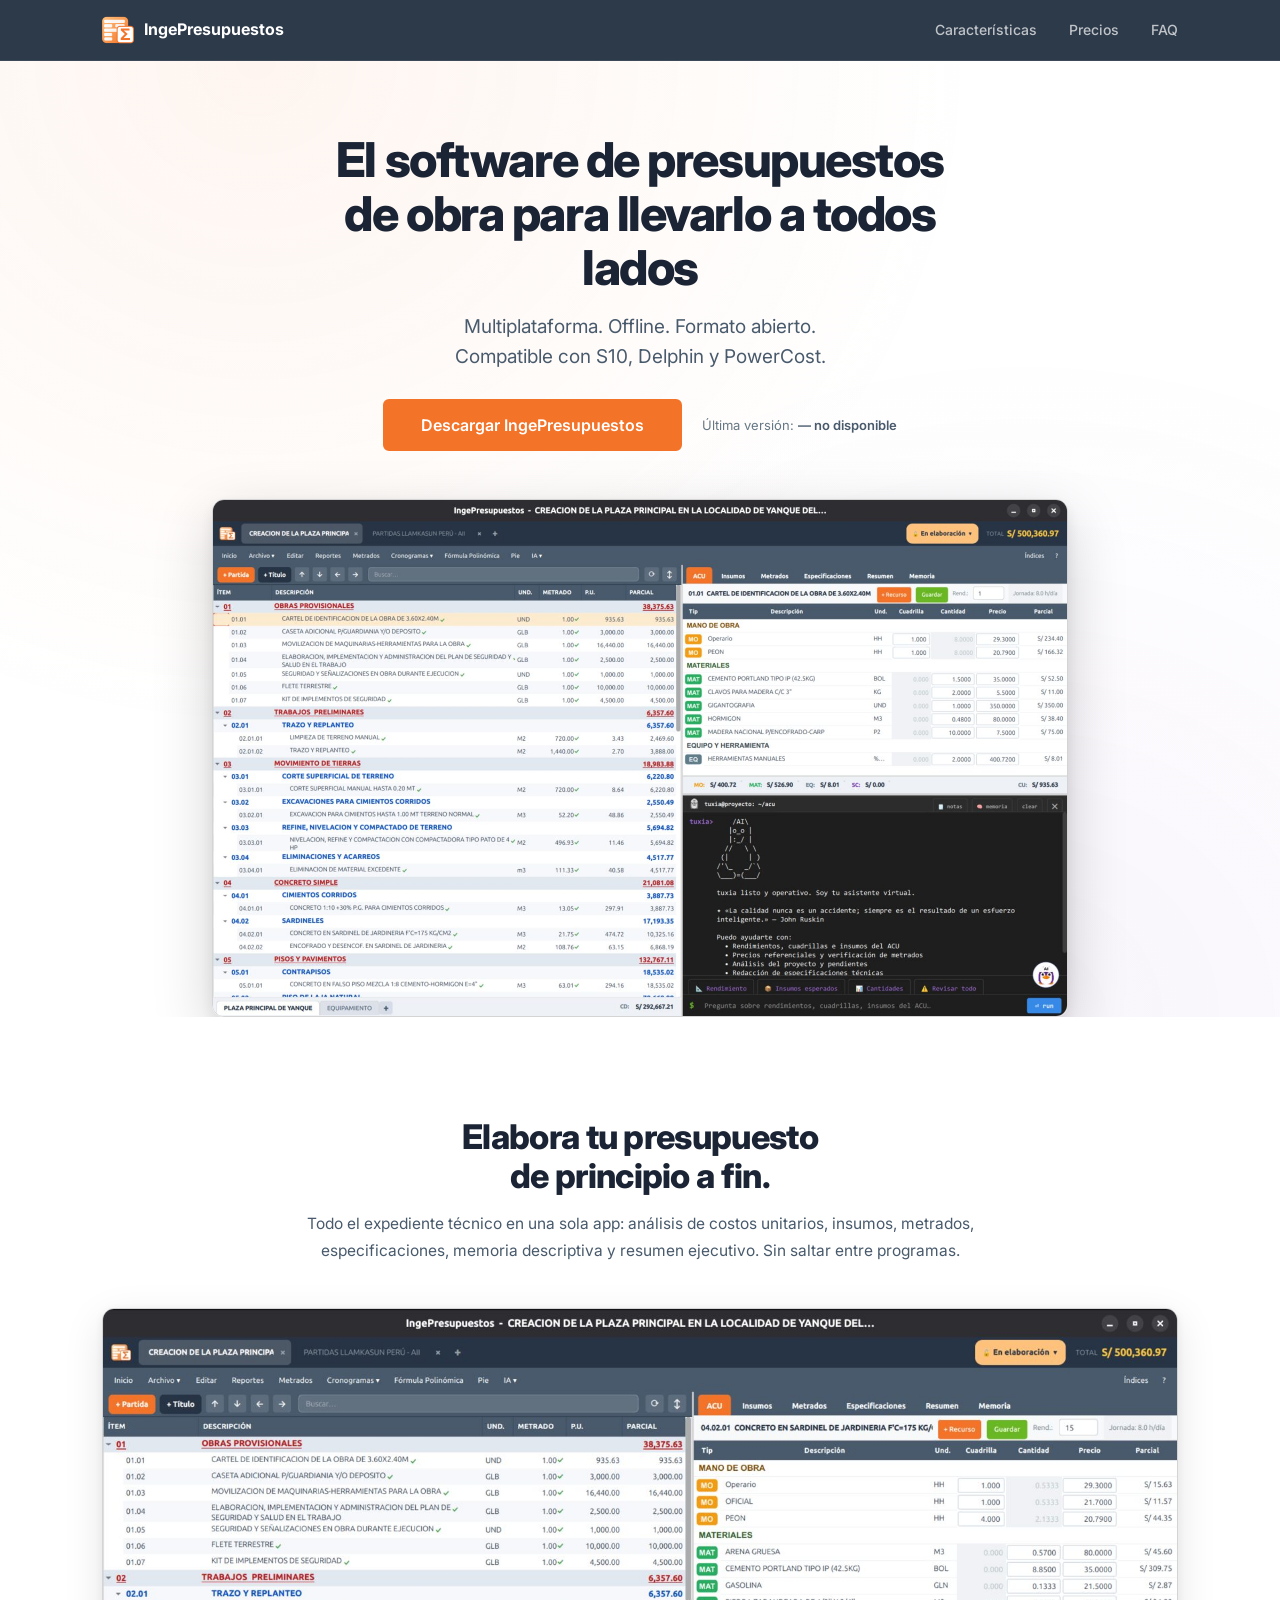
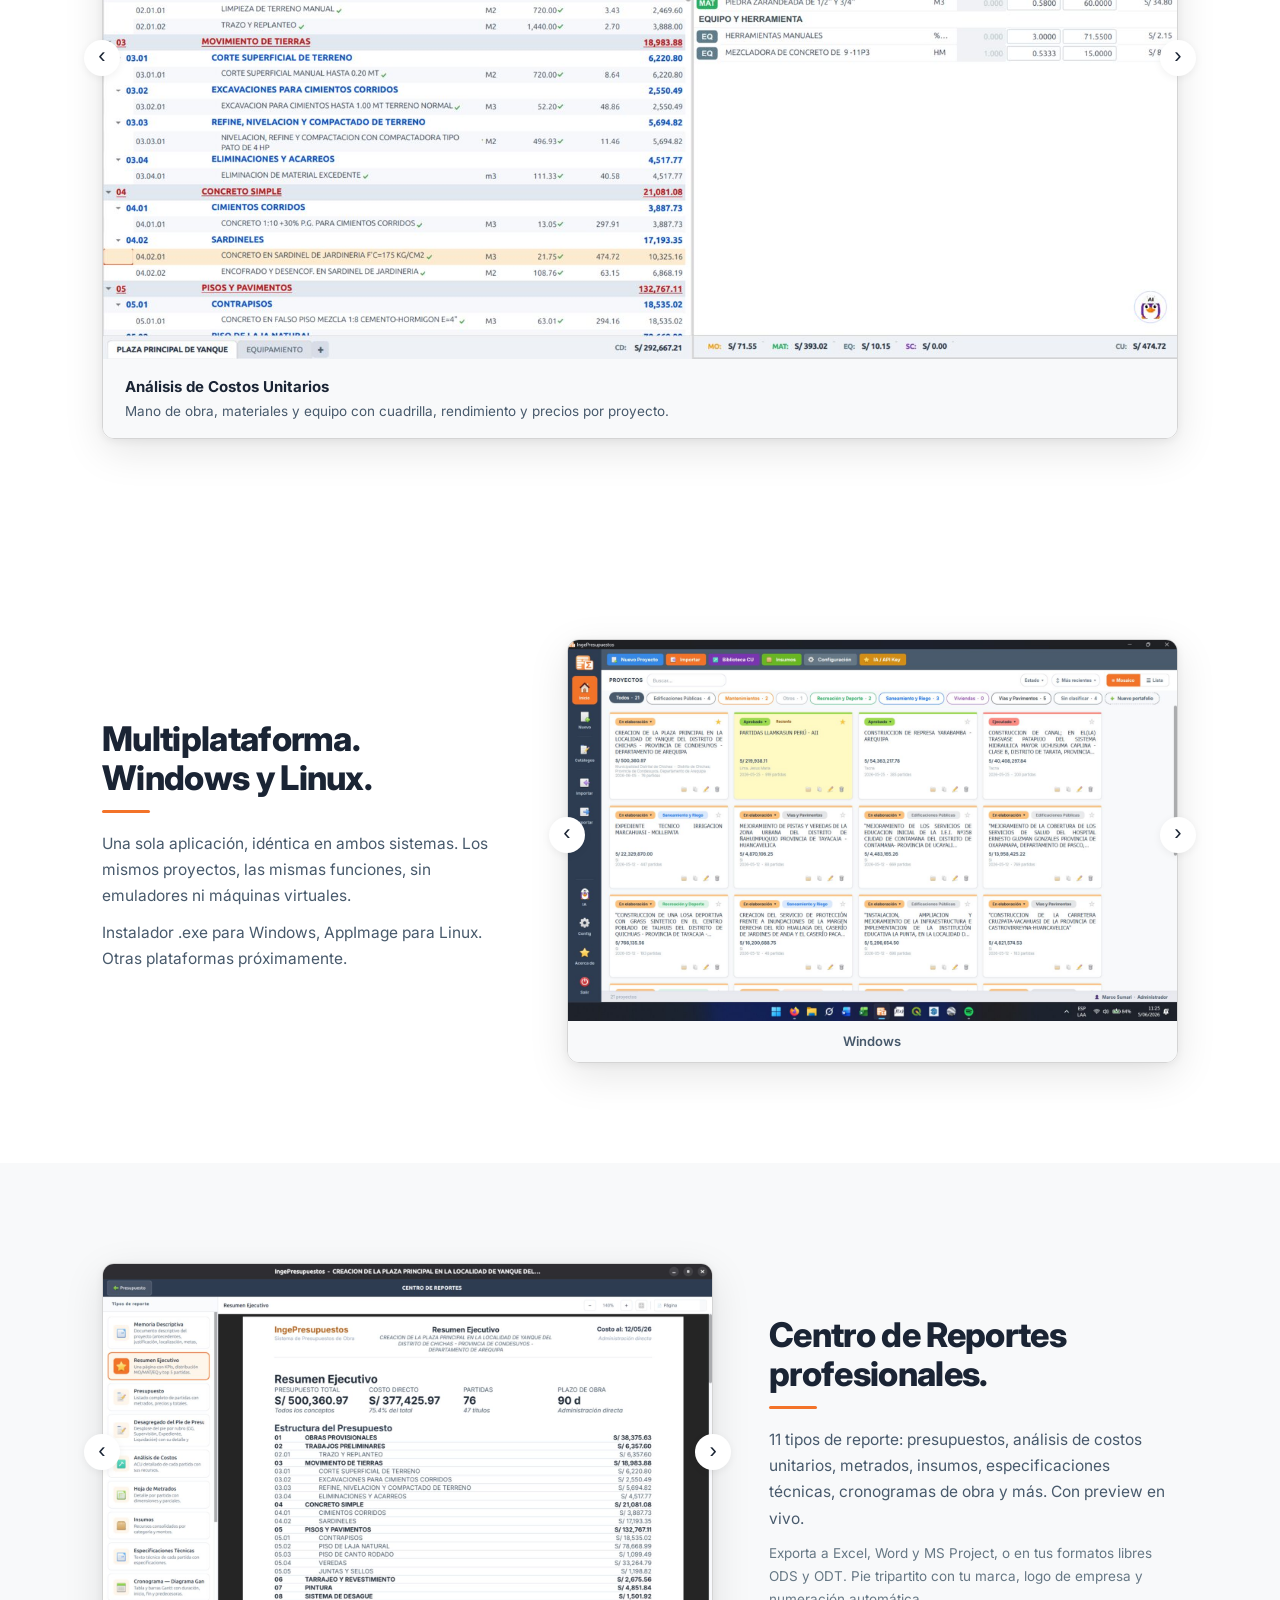
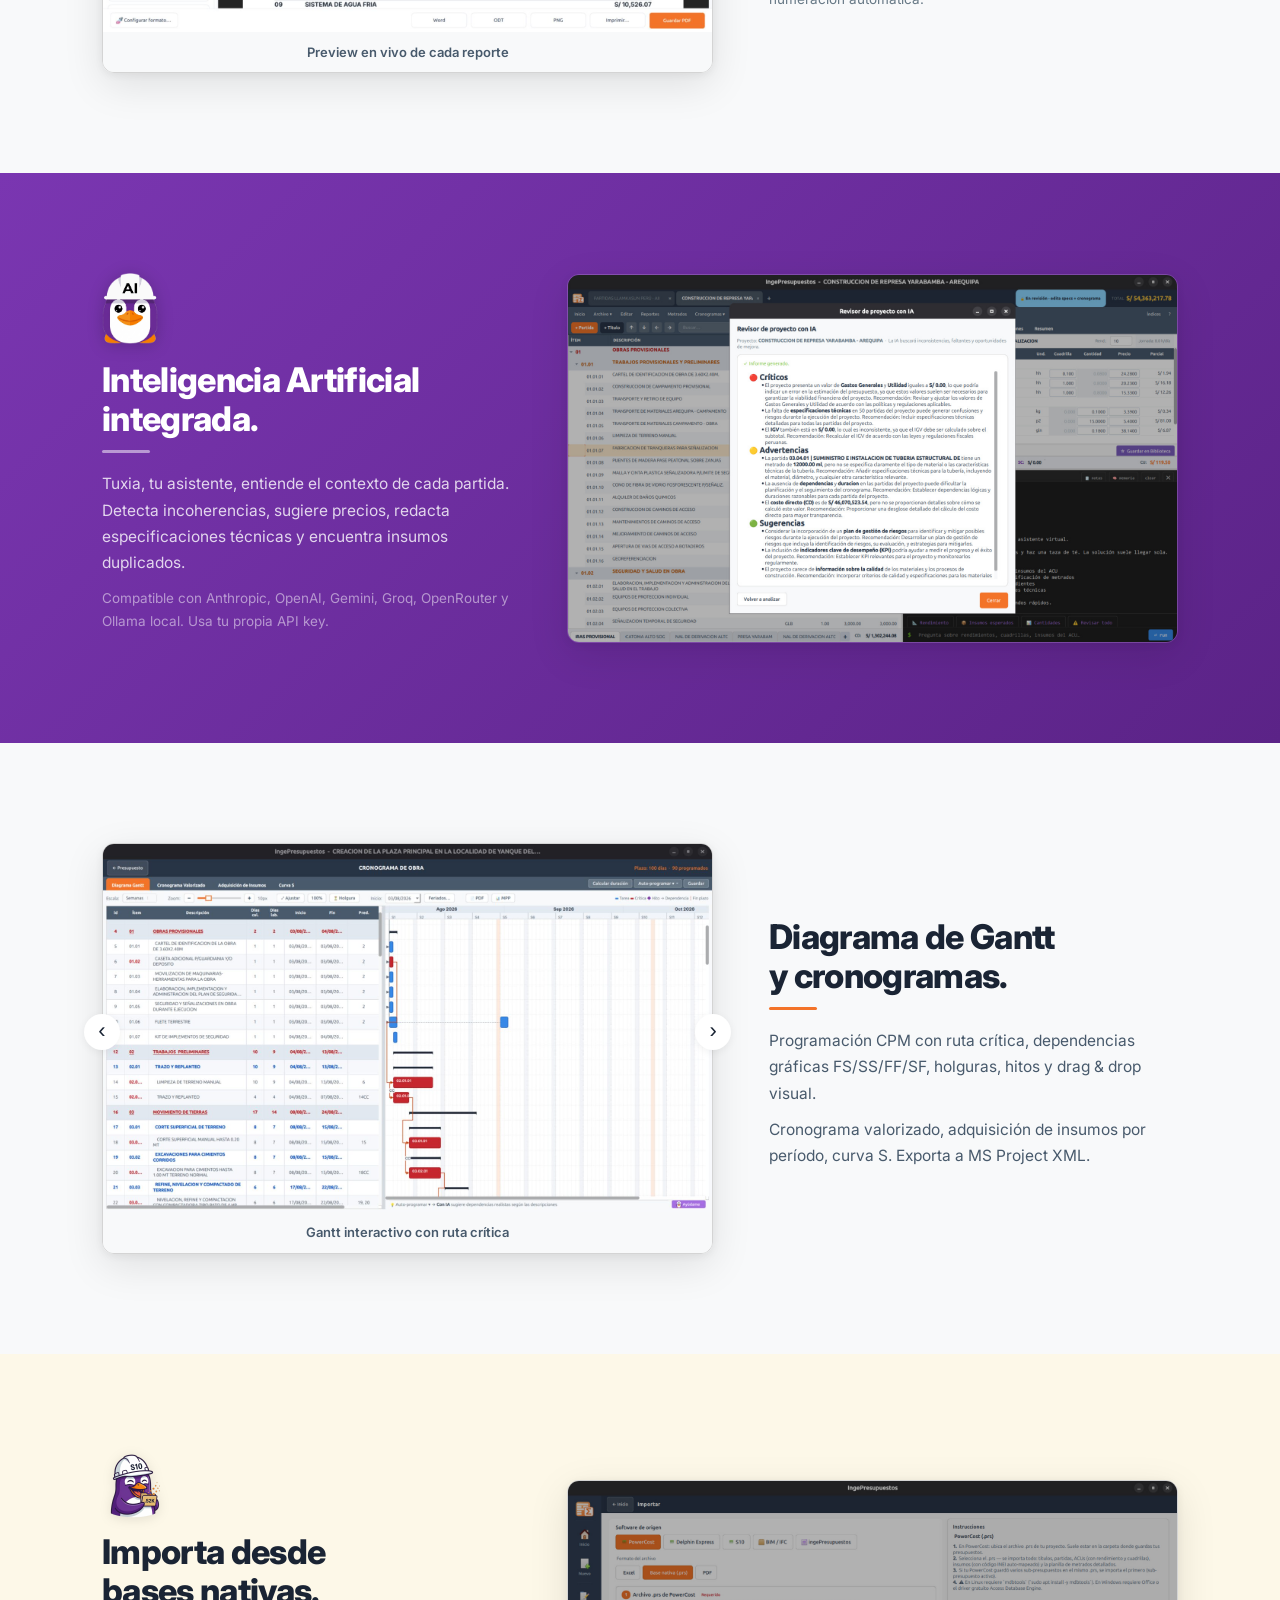
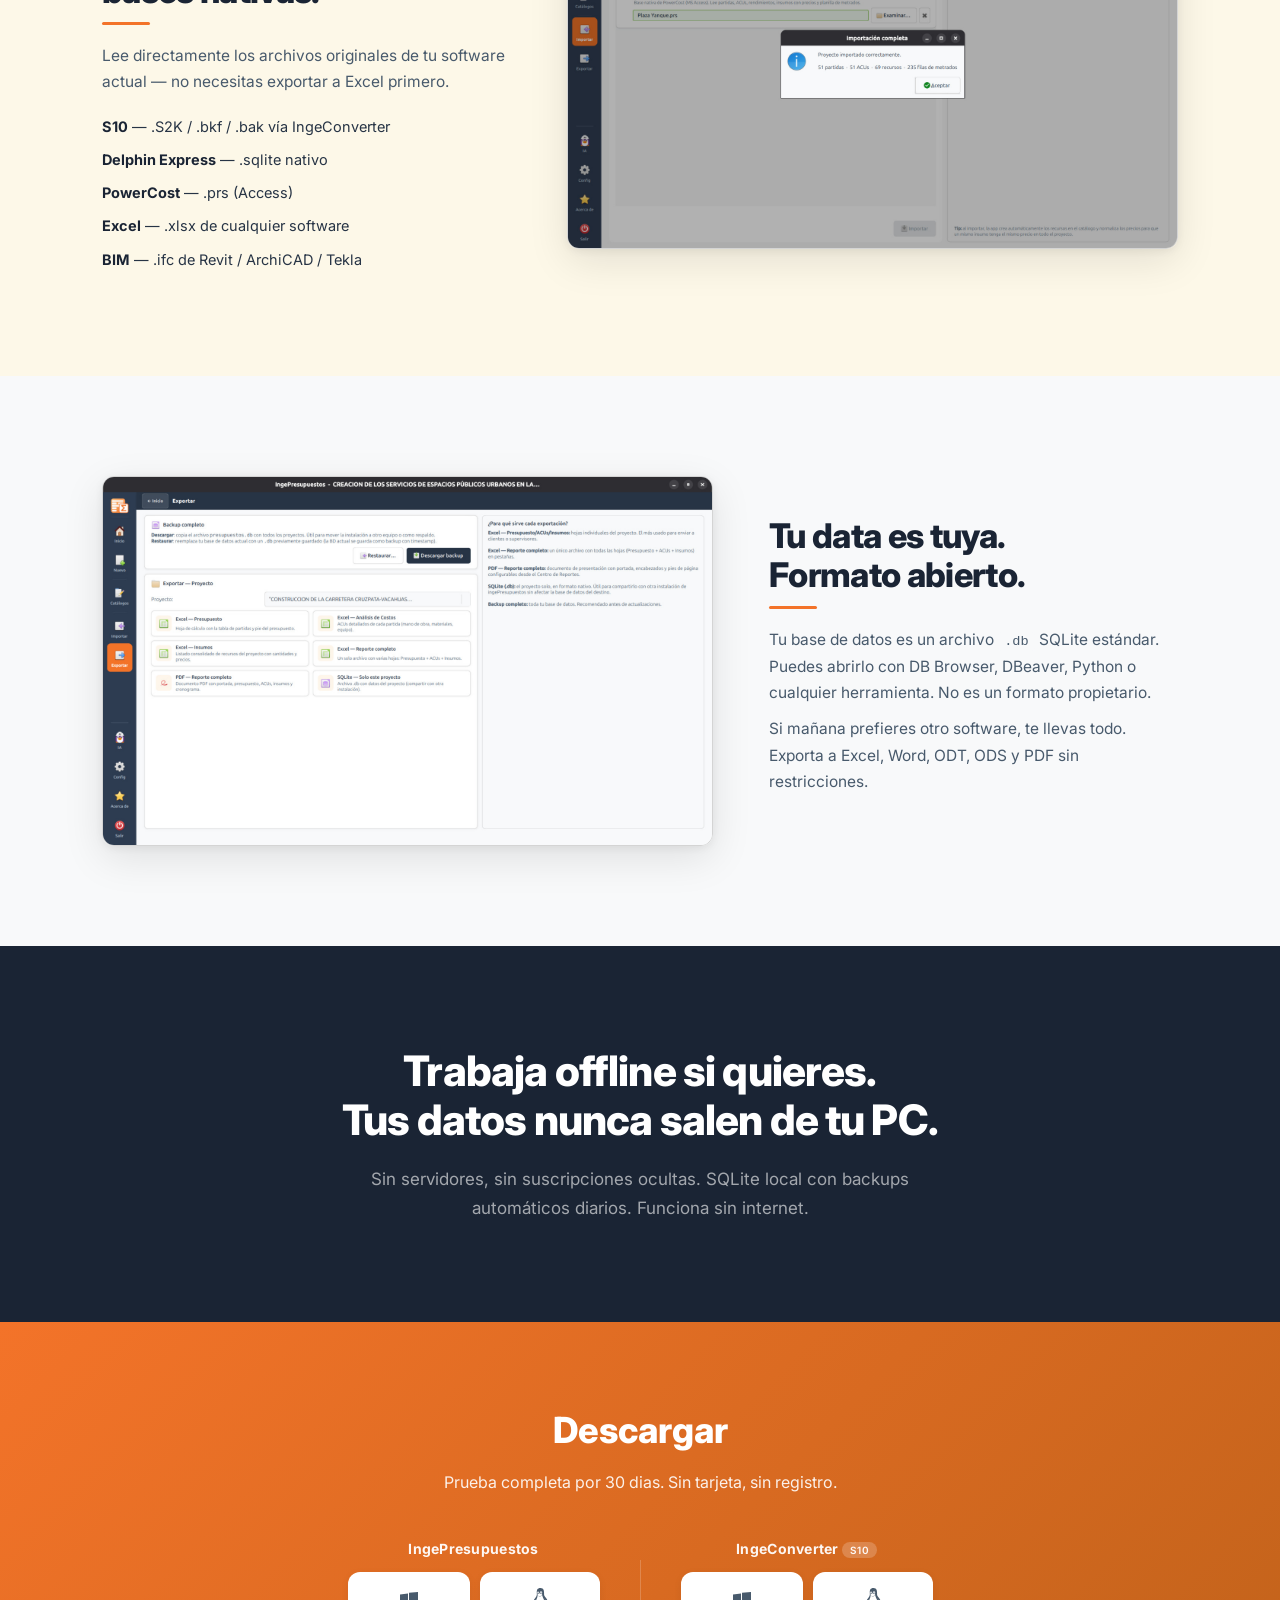
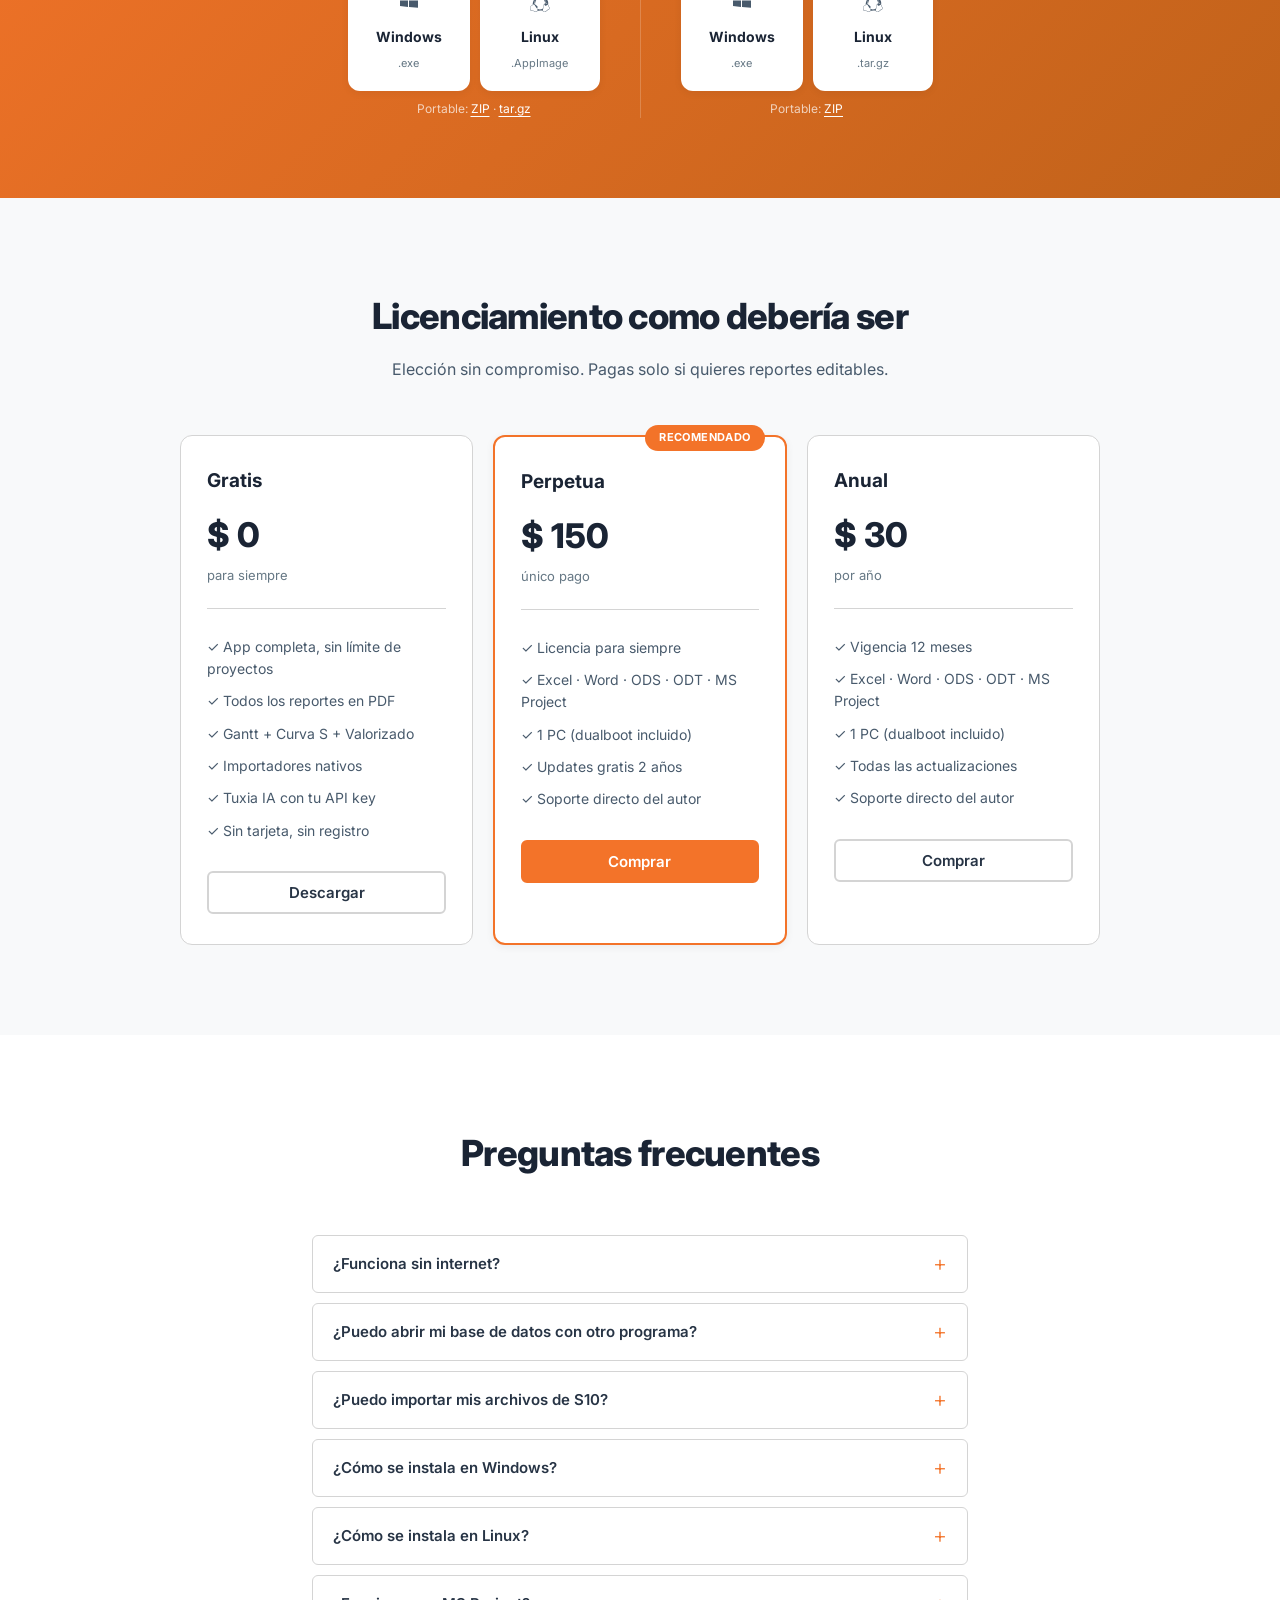
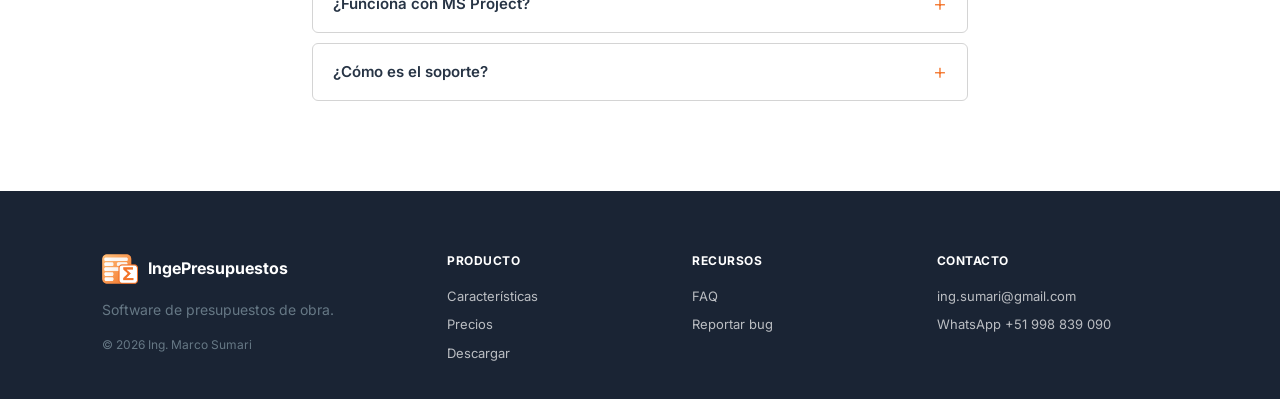
==== commit cea78b30: "feat(web): capturas actualizadas + sección «Elabora tu presupuesto» - Centro de Reportes y Gantt aho" ====
--- a/index.html
+++ b/index.html
@@ -68,6 +68,57 @@
   <!-- ============ FEATURES ============ -->
   <div id="features">
 
+    <!-- ── 0. Elabora tu presupuesto ── -->
+    <section class="feat elabora reveal">
+      <div class="container">
+        <div class="elabora-head">
+          <h2>Elabora tu presupuesto<br>de principio a fin.</h2>
+          <p>Todo el expediente técnico en una sola app: análisis de costos unitarios, insumos, metrados, especificaciones, memoria descriptiva y resumen ejecutivo. Sin saltar entre programas.</p>
+        </div>
+        <div class="elabora-carousel mini-carousel">
+          <div class="mini-track">
+            <figure class="mini-slide">
+              <img src="images/screenshots/elabora-acu.jpeg"
+                   alt="Análisis de Costos Unitarios" width="1600" height="968" loading="lazy">
+              <figcaption><strong>Análisis de Costos Unitarios</strong>Mano de obra, materiales y equipo con cuadrilla, rendimiento y precios por proyecto.</figcaption>
+            </figure>
+            <figure class="mini-slide">
+              <img src="images/screenshots/elabora-insumos.jpeg"
+                   alt="Insumos del proyecto" width="1600" height="968" loading="lazy">
+              <figcaption><strong>Insumos consolidados</strong>Todos los recursos del proyecto agrupados, con precios unificados y detector de inconsistencias.</figcaption>
+            </figure>
+            <figure class="mini-slide">
+              <img src="images/screenshots/elabora-metrados.jpeg"
+                   alt="Metrados detallados" width="1600" height="968" loading="lazy">
+              <figcaption><strong>Metrados detallados</strong>Planilla por elemento con largo, ancho, alto y conteo; acero por diámetro NTP.</figcaption>
+            </figure>
+            <figure class="mini-slide">
+              <img src="images/screenshots/elabora-especificaciones.jpeg"
+                   alt="Especificaciones técnicas" width="1600" height="968" loading="lazy">
+              <figcaption><strong>Especificaciones técnicas</strong>Descripción, materiales y procedimiento por partida, redactadas con ayuda de IA.</figcaption>
+            </figure>
+            <figure class="mini-slide">
+              <img src="images/screenshots/elabora-memoria.jpeg"
+                   alt="Memoria descriptiva" width="1600" height="968" loading="lazy">
+              <figcaption><strong>Memoria descriptiva</strong>Documento del proyecto generado por IA y totalmente editable, listo para el expediente.</figcaption>
+            </figure>
+            <figure class="mini-slide">
+              <img src="images/screenshots/elabora-resumen.jpeg"
+                   alt="Resumen ejecutivo del proyecto" width="1600" height="968" loading="lazy">
+              <figcaption><strong>Resumen en vivo</strong>Distribución del costo directo, donut por tipo de recurso y top de partidas más costosas.</figcaption>
+            </figure>
+            <figure class="mini-slide">
+              <img src="images/screenshots/elabora-geolocalizacion.jpeg"
+                   alt="Geolocalización del proyecto en mapa" width="1600" height="968" loading="lazy">
+              <figcaption><strong>Geolocaliza tu proyecto</strong>Ubícalo en mapa calle o satélite y obtén coordenadas UTM WGS84 automáticamente.</figcaption>
+            </figure>
+          </div>
+          <button class="mini-prev" type="button" aria-label="Anterior">‹</button>
+          <button class="mini-next" type="button" aria-label="Siguiente">›</button>
+        </div>
+      </div>
+    </section>
+
     <!-- ── 1. Multiplataforma ── -->
     <section class="feat reveal">
       <div class="container feat-row">
@@ -103,9 +154,21 @@
           <p>11 tipos de reporte: presupuestos, análisis de costos unitarios, metrados, insumos, especificaciones técnicas, cronogramas de obra y más. Con preview en vivo.</p>
           <p class="feat-muted">Exporta a Excel, Word y MS Project, o en tus formatos libres ODS y ODT. Pie tripartito con tu marca, logo de empresa y numeración automática.</p>
         </div>
-        <div class="feat-img">
-          <img src="images/screenshots/centro-reportes.jpeg"
-               alt="Centro de Reportes" width="1600" height="966" loading="lazy">
+        <div class="mini-carousel">
+          <div class="mini-track">
+            <figure class="mini-slide">
+              <img src="images/screenshots/centro-reportes.jpeg"
+                   alt="Resumen ejecutivo con preview en vivo" width="1600" height="967" loading="lazy">
+              <figcaption>Preview en vivo de cada reporte</figcaption>
+            </figure>
+            <figure class="mini-slide">
+              <img src="images/screenshots/centro-reportes-2.jpeg"
+                   alt="Reporte Completo del expediente" width="1600" height="967" loading="lazy">
+              <figcaption>Reporte Completo del expediente</figcaption>
+            </figure>
+          </div>
+          <button class="mini-prev" type="button" aria-label="Anterior">‹</button>
+          <button class="mini-next" type="button" aria-label="Siguiente">›</button>
         </div>
       </div>
     </section>
@@ -134,9 +197,21 @@
           <p>Programación CPM con ruta crítica, dependencias gráficas FS/SS/FF/SF, holguras, hitos y drag &amp; drop visual.</p>
           <p>Cronograma valorizado, adquisición de insumos por período, curva S. Exporta a MS Project XML.</p>
         </div>
-        <div class="feat-img">
-          <img src="images/screenshots/cronograma-gantt.jpeg"
-               alt="Cronograma Gantt" width="1600" height="966" loading="lazy">
+        <div class="mini-carousel">
+          <div class="mini-track">
+            <figure class="mini-slide">
+              <img src="images/screenshots/cronograma-gantt.jpeg"
+                   alt="Diagrama de Gantt interactivo con ruta crítica" width="1600" height="967" loading="lazy">
+              <figcaption>Gantt interactivo con ruta crítica</figcaption>
+            </figure>
+            <figure class="mini-slide">
+              <img src="images/screenshots/cronograma-gantt-2.jpeg"
+                   alt="Vista de impresión del Gantt estilo MS Project" width="1600" height="968" loading="lazy">
+              <figcaption>Impresión estilo MS Project (A4 a A0)</figcaption>
+            </figure>
+          </div>
+          <button class="mini-prev" type="button" aria-label="Anterior">‹</button>
+          <button class="mini-next" type="button" aria-label="Siguiente">›</button>
         </div>
       </div>
     </section>
--- a/style.css
+++ b/style.css
@@ -358,6 +358,45 @@
   .mini-next { right: 8px; }
 }
 
+/* Elabora tu presupuesto — full-width gallery carousel */
+.elabora {
+  background: var(--white);
+}
+.elabora-head {
+  max-width: 720px;
+  margin: 0 auto 44px;
+  text-align: center;
+}
+.elabora-head h2 {
+  font-size: clamp(24px, 3vw, 34px);
+  line-height: 1.15;
+  font-weight: 800;
+  color: var(--slate-900);
+  letter-spacing: -0.02em;
+  margin-bottom: 16px;
+}
+.elabora-head p {
+  font-size: 15.5px;
+  color: var(--slate-500);
+  line-height: 1.7;
+}
+.elabora-carousel .mini-slide figcaption {
+  text-align: left;
+  padding: 16px 22px;
+  font-size: 13.5px;
+  font-weight: 400;
+  color: var(--slate-500);
+  line-height: 1.55;
+  background: var(--silver-100);
+}
+.elabora-carousel .mini-slide figcaption strong {
+  display: block;
+  font-size: 15px;
+  font-weight: 700;
+  color: var(--slate-900);
+  margin-bottom: 3px;
+}
+
 /* Tuxia / IA section — purple theme */
 .feat-tuxia {
   background: linear-gradient(135deg, var(--purple) 0%, var(--purple-dk) 100%);
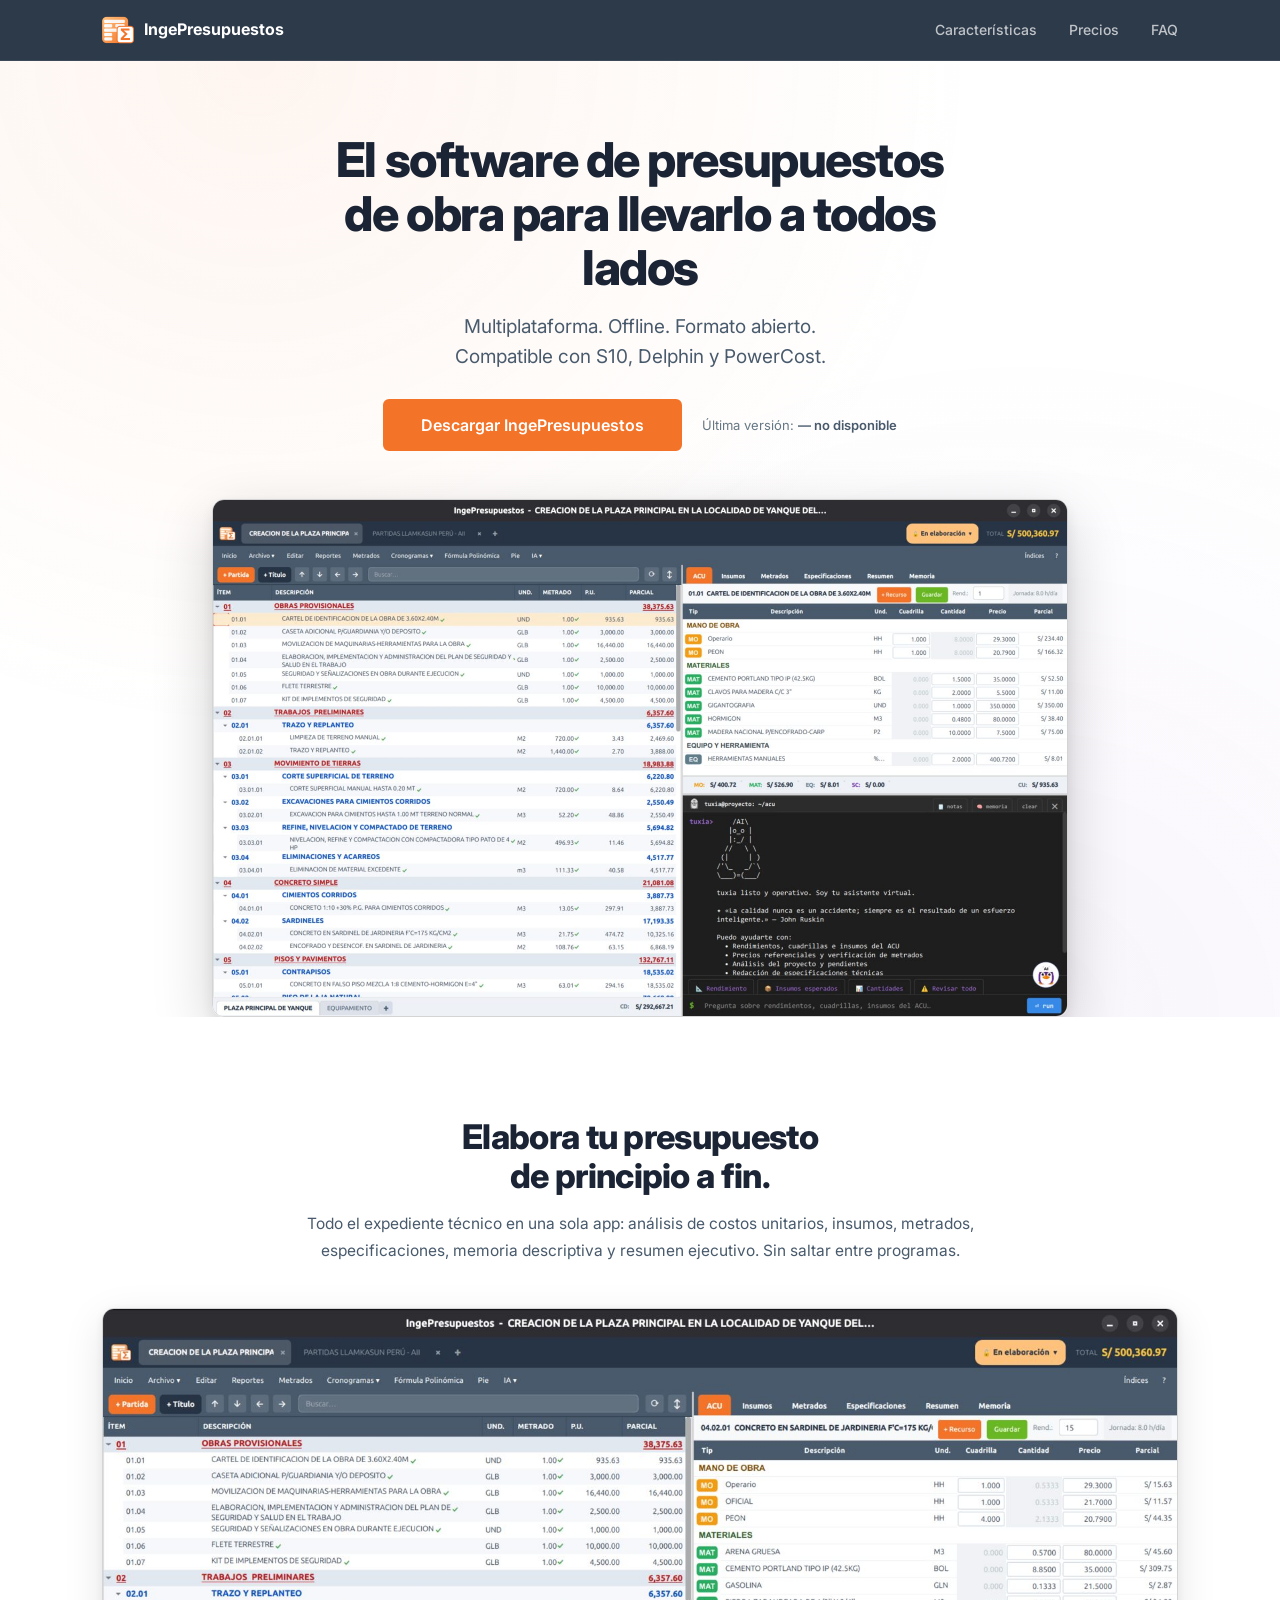
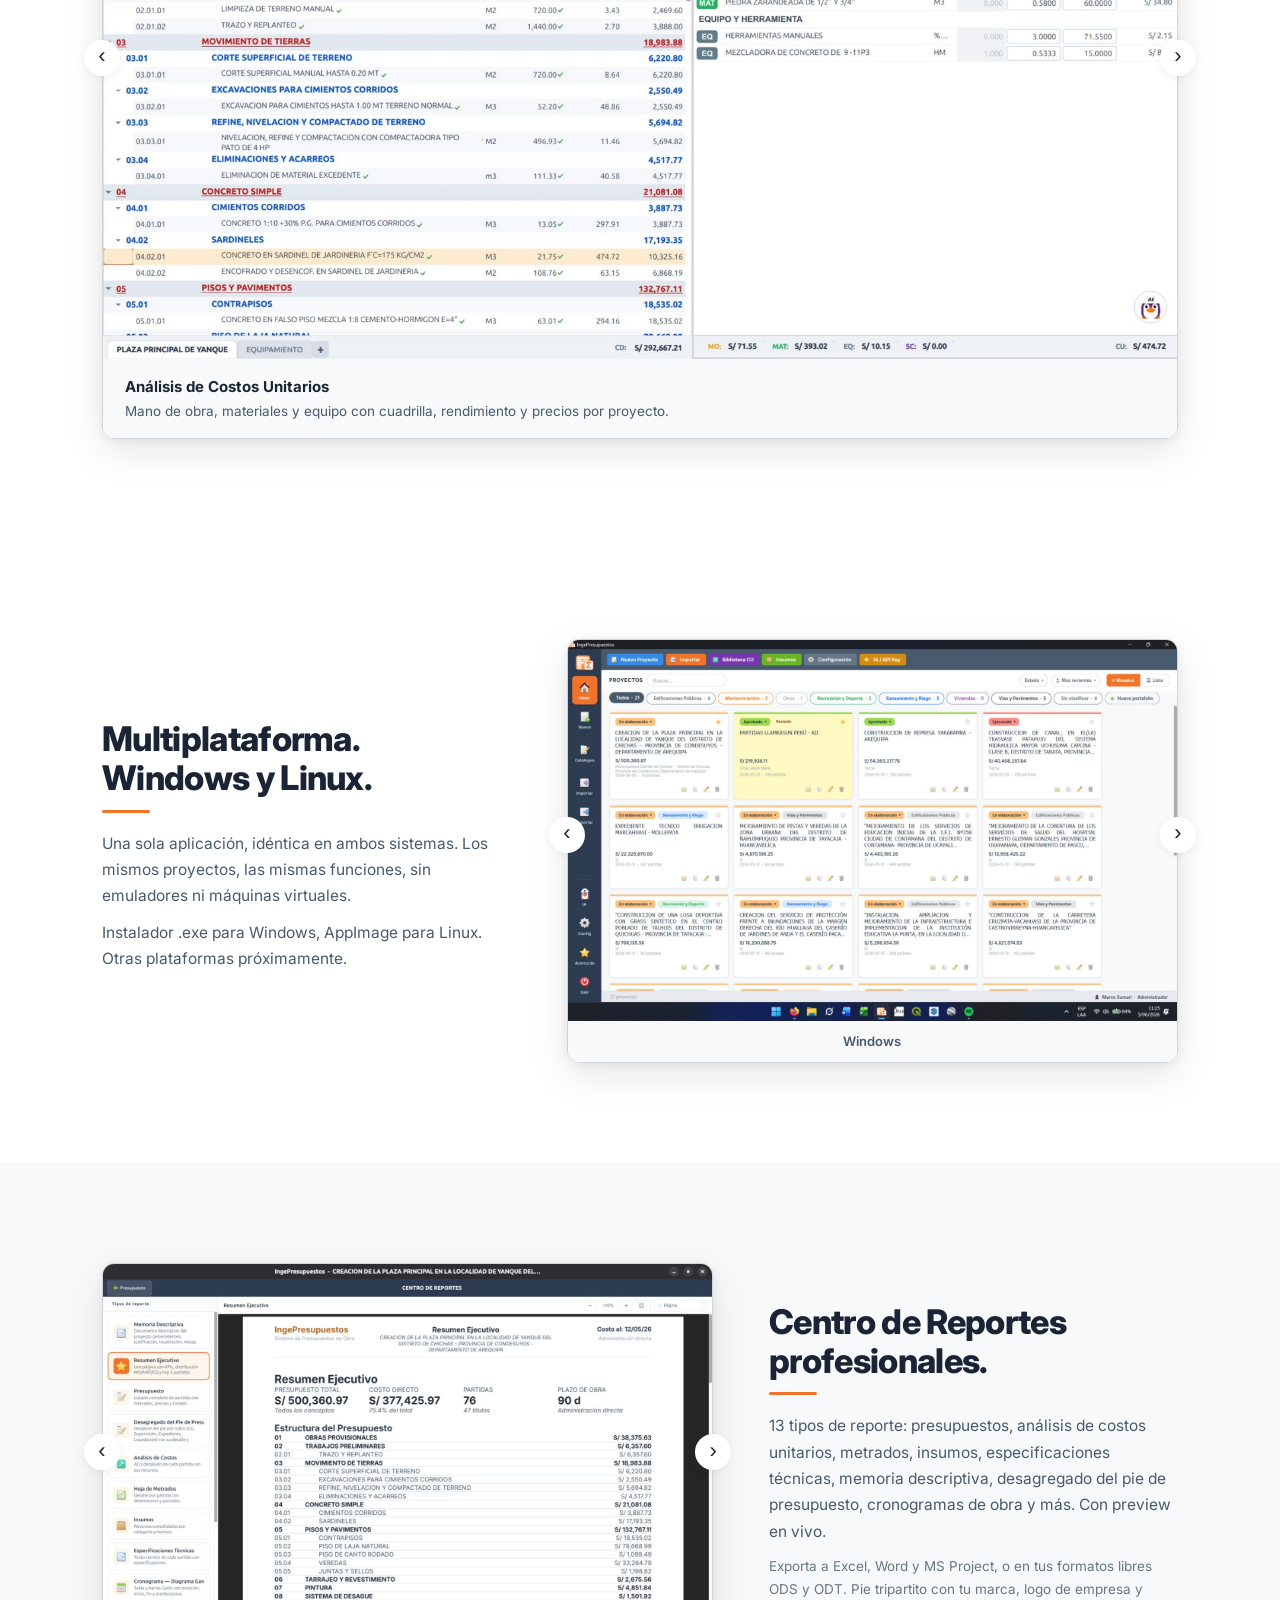
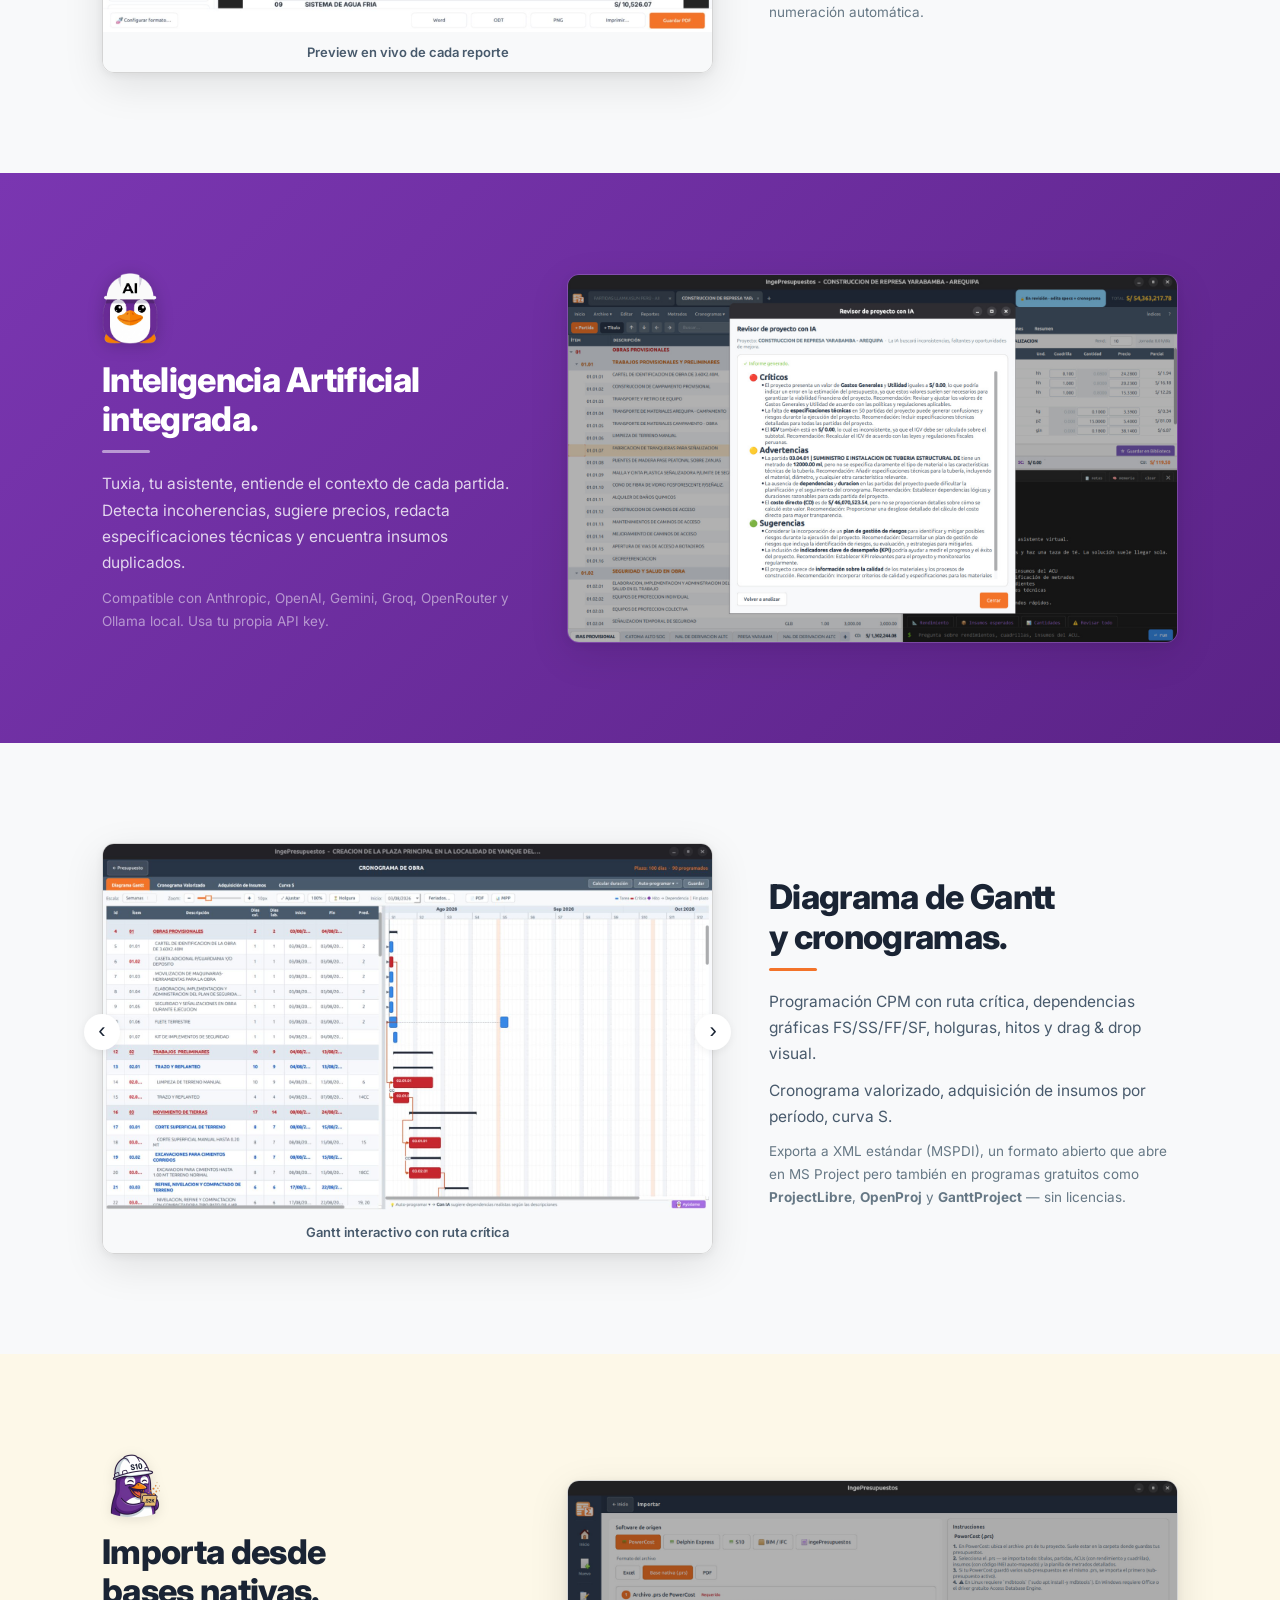
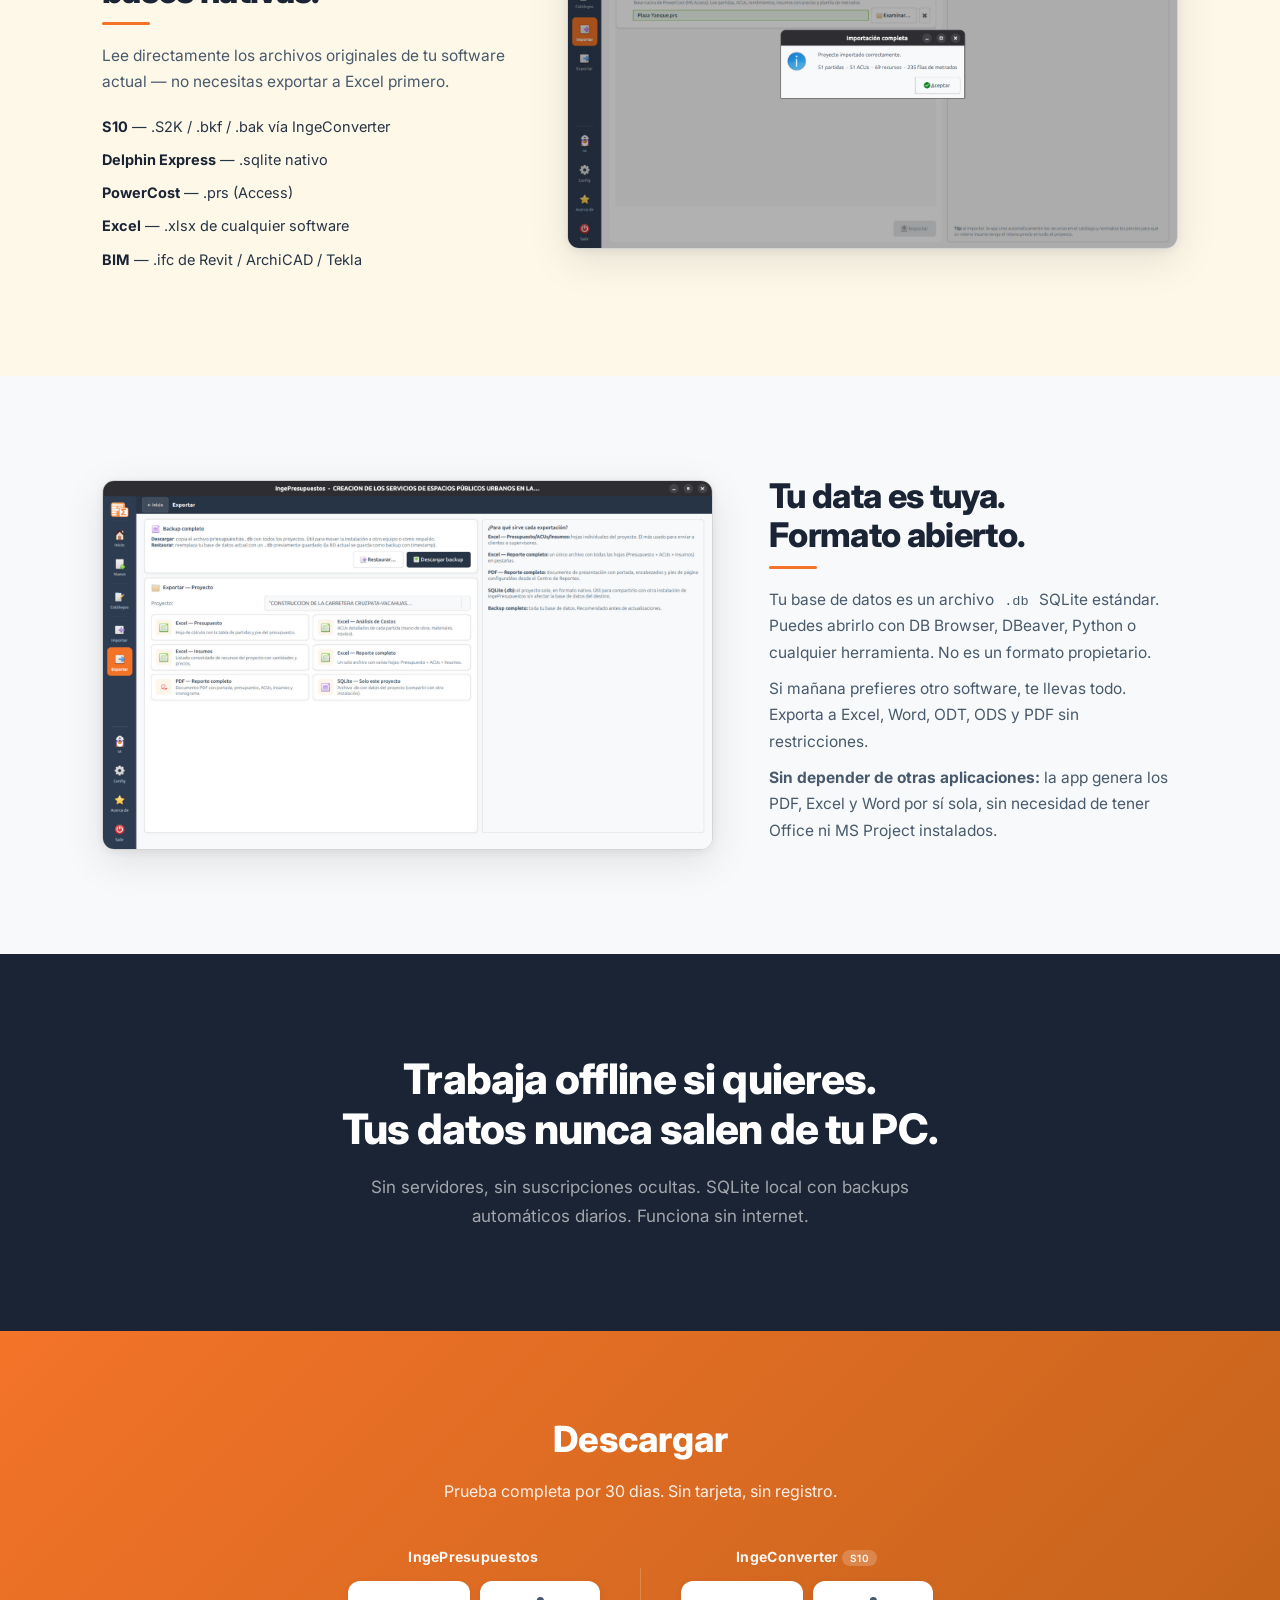
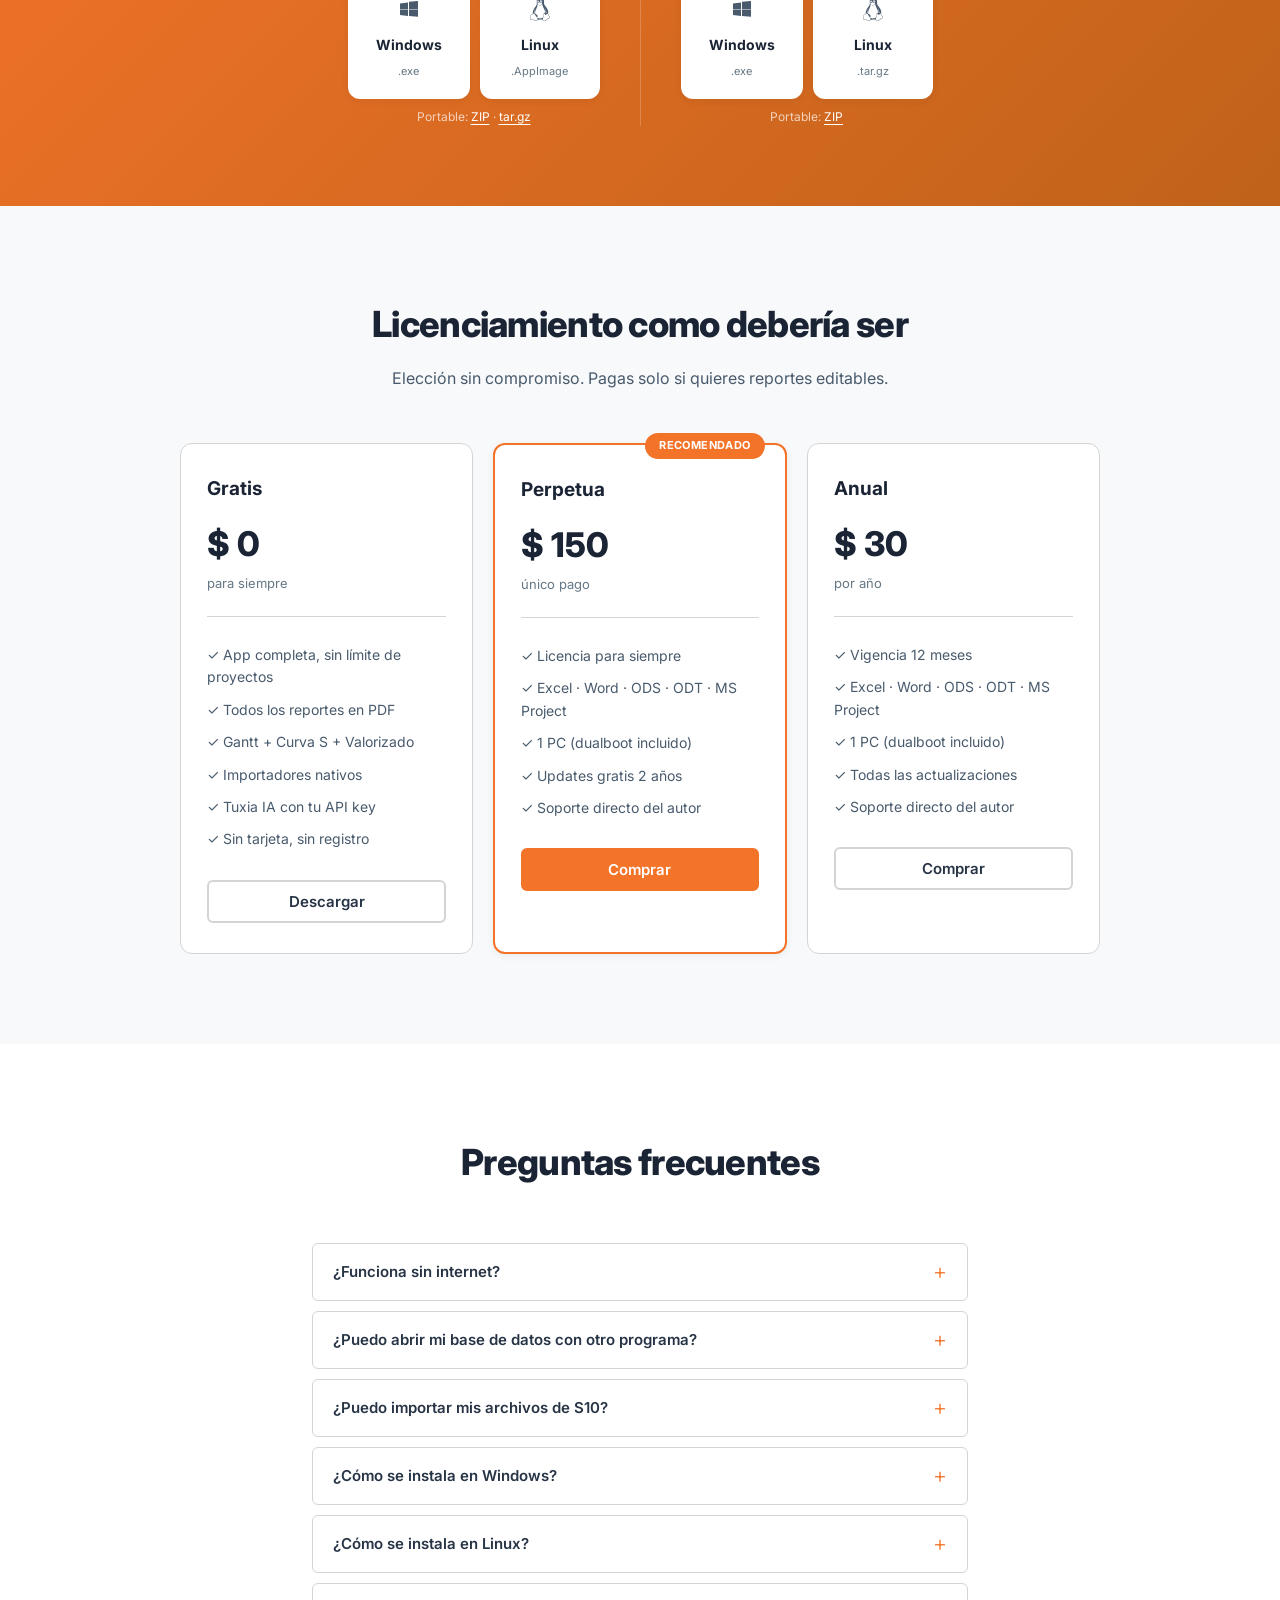
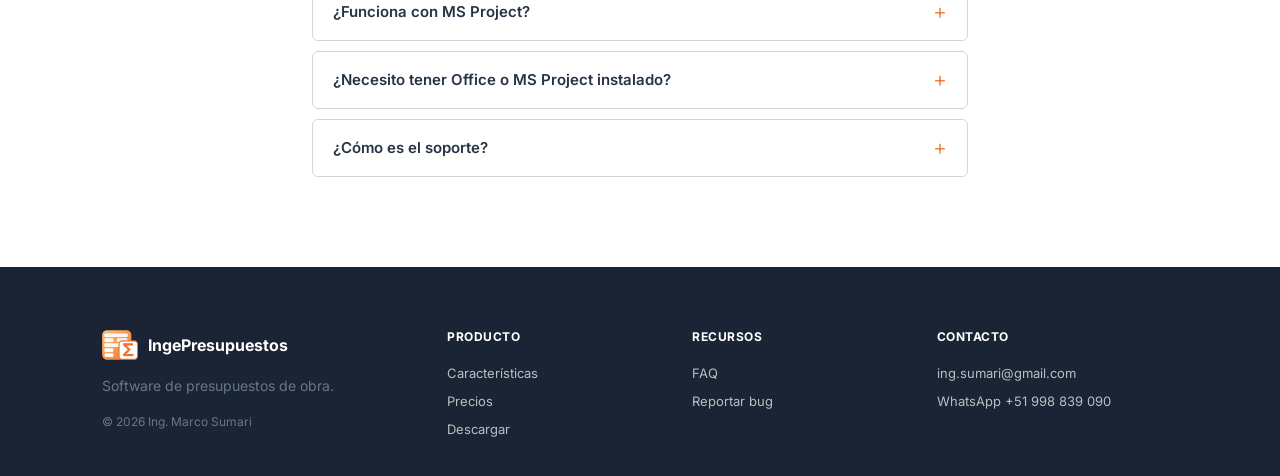
==== commit ad4990b6: "feat(web): carruseles infinitos + lightbox y mensajes de independencia - Carruseles con wrap-around " ====
--- a/index.html
+++ b/index.html
@@ -151,7 +151,7 @@
       <div class="container feat-row feat-reverse">
         <div class="feat-text">
           <h2>Centro de Reportes<br>profesionales.</h2>
-          <p>11 tipos de reporte: presupuestos, análisis de costos unitarios, metrados, insumos, especificaciones técnicas, cronogramas de obra y más. Con preview en vivo.</p>
+          <p>13 tipos de reporte: presupuestos, análisis de costos unitarios, metrados, insumos, especificaciones técnicas, memoria descriptiva, desagregado del pie de presupuesto, cronogramas de obra y más. Con preview en vivo.</p>
           <p class="feat-muted">Exporta a Excel, Word y MS Project, o en tus formatos libres ODS y ODT. Pie tripartito con tu marca, logo de empresa y numeración automática.</p>
         </div>
         <div class="mini-carousel">
@@ -195,7 +195,8 @@
         <div class="feat-text">
           <h2>Diagrama de Gantt<br>y cronogramas.</h2>
           <p>Programación CPM con ruta crítica, dependencias gráficas FS/SS/FF/SF, holguras, hitos y drag &amp; drop visual.</p>
-          <p>Cronograma valorizado, adquisición de insumos por período, curva S. Exporta a MS Project XML.</p>
+          <p>Cronograma valorizado, adquisición de insumos por período, curva S.</p>
+          <p class="feat-muted">Exporta a XML estándar (MSPDI), un formato abierto que abre en MS Project pero también en programas gratuitos como <strong>ProjectLibre</strong>, <strong>OpenProj</strong> y <strong>GanttProject</strong> — sin licencias.</p>
         </div>
         <div class="mini-carousel">
           <div class="mini-track">
@@ -245,6 +246,7 @@
           <h2>Tu data es tuya.<br>Formato abierto.</h2>
           <p>Tu base de datos es un archivo <code>.db</code> SQLite estándar. Puedes abrirlo con DB Browser, DBeaver, Python o cualquier herramienta. No es un formato propietario.</p>
           <p>Si mañana prefieres otro software, te llevas todo. Exporta a Excel, Word, ODT, ODS y PDF sin restricciones.</p>
+          <p><strong>Sin depender de otras aplicaciones:</strong> la app genera los PDF, Excel y Word por sí sola, sin necesidad de tener Office ni MS Project instalados.</p>
         </div>
         <div class="feat-img">
           <img src="images/screenshots/data-formato-abierto.jpeg"
@@ -385,7 +387,11 @@
         </details>
         <details class="faq-item">
           <summary>¿Funciona con MS Project?</summary>
-          <p>El Gantt se exporta a XML MSPDI, formato nativo de Microsoft Project. Primavera P6 también lo abre.</p>
+          <p>El Gantt se exporta a XML MSPDI, un formato abierto. Lo abre Microsoft Project, pero también programas gratuitos como <strong>ProjectLibre</strong>, <strong>OpenProj</strong> y <strong>GanttProject</strong>. Primavera P6 también lo lee.</p>
+        </details>
+        <details class="faq-item">
+          <summary>¿Necesito tener Office o MS Project instalado?</summary>
+          <p>No. IngePresupuestos genera los reportes en PDF, Excel y Word por sí solo, sin Microsoft Office. El cronograma se exporta a un XML estándar que abre en programas gratuitos como ProjectLibre, OpenProj o GanttProject. Solo la exportación a ODS / ODT se apoya en LibreOffice, si lo tienes.</p>
         </details>
         <details class="faq-item">
           <summary>¿Cómo es el soporte?</summary>
--- a/style.css
+++ b/style.css
@@ -358,6 +358,64 @@
   .mini-next { right: 8px; }
 }
 
+/* Imágenes ampliables + lightbox */
+.zoomable {
+  cursor: zoom-in;
+}
+.lightbox {
+  position: fixed;
+  inset: 0;
+  z-index: 100;
+  display: flex;
+  align-items: center;
+  justify-content: center;
+  padding: 32px;
+  background: rgba(15, 23, 32, 0.92);
+  opacity: 0;
+  visibility: hidden;
+  transition: opacity 0.2s ease, visibility 0.2s ease;
+  cursor: zoom-out;
+}
+.lightbox.open {
+  opacity: 1;
+  visibility: visible;
+}
+.lightbox img {
+  max-width: 95vw;
+  max-height: 92vh;
+  width: auto;
+  height: auto;
+  border-radius: 8px;
+  box-shadow: 0 24px 80px rgba(0, 0, 0, 0.5);
+  cursor: default;
+  transform: scale(0.97);
+  transition: transform 0.2s ease;
+}
+.lightbox.open img {
+  transform: scale(1);
+}
+.lightbox-close {
+  position: absolute;
+  top: 18px;
+  right: 22px;
+  width: 44px;
+  height: 44px;
+  border: none;
+  border-radius: 50%;
+  background: rgba(255, 255, 255, 0.12);
+  color: var(--white);
+  font-size: 28px;
+  line-height: 1;
+  cursor: pointer;
+  display: flex;
+  align-items: center;
+  justify-content: center;
+  transition: background 0.15s;
+}
+.lightbox-close:hover {
+  background: rgba(255, 255, 255, 0.25);
+}
+
 /* Elabora tu presupuesto — full-width gallery carousel */
 .elabora {
   background: var(--white);
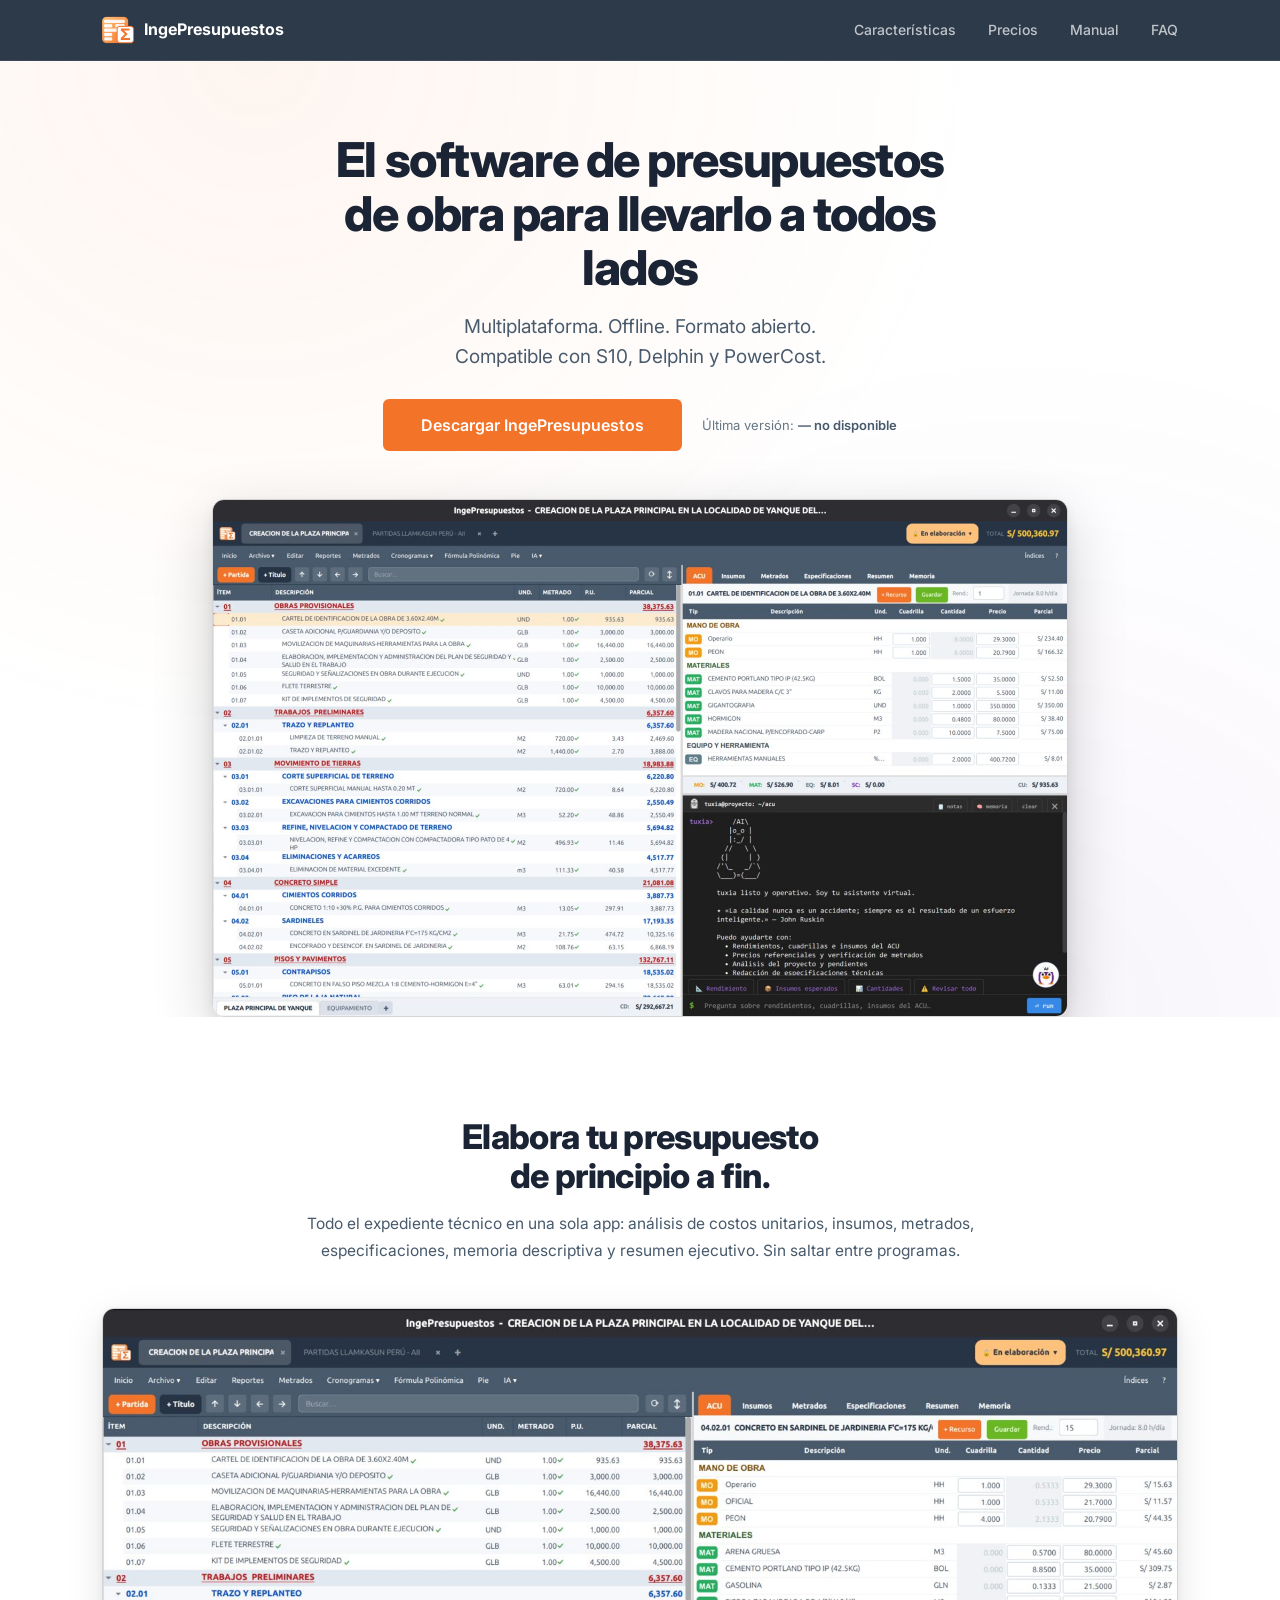
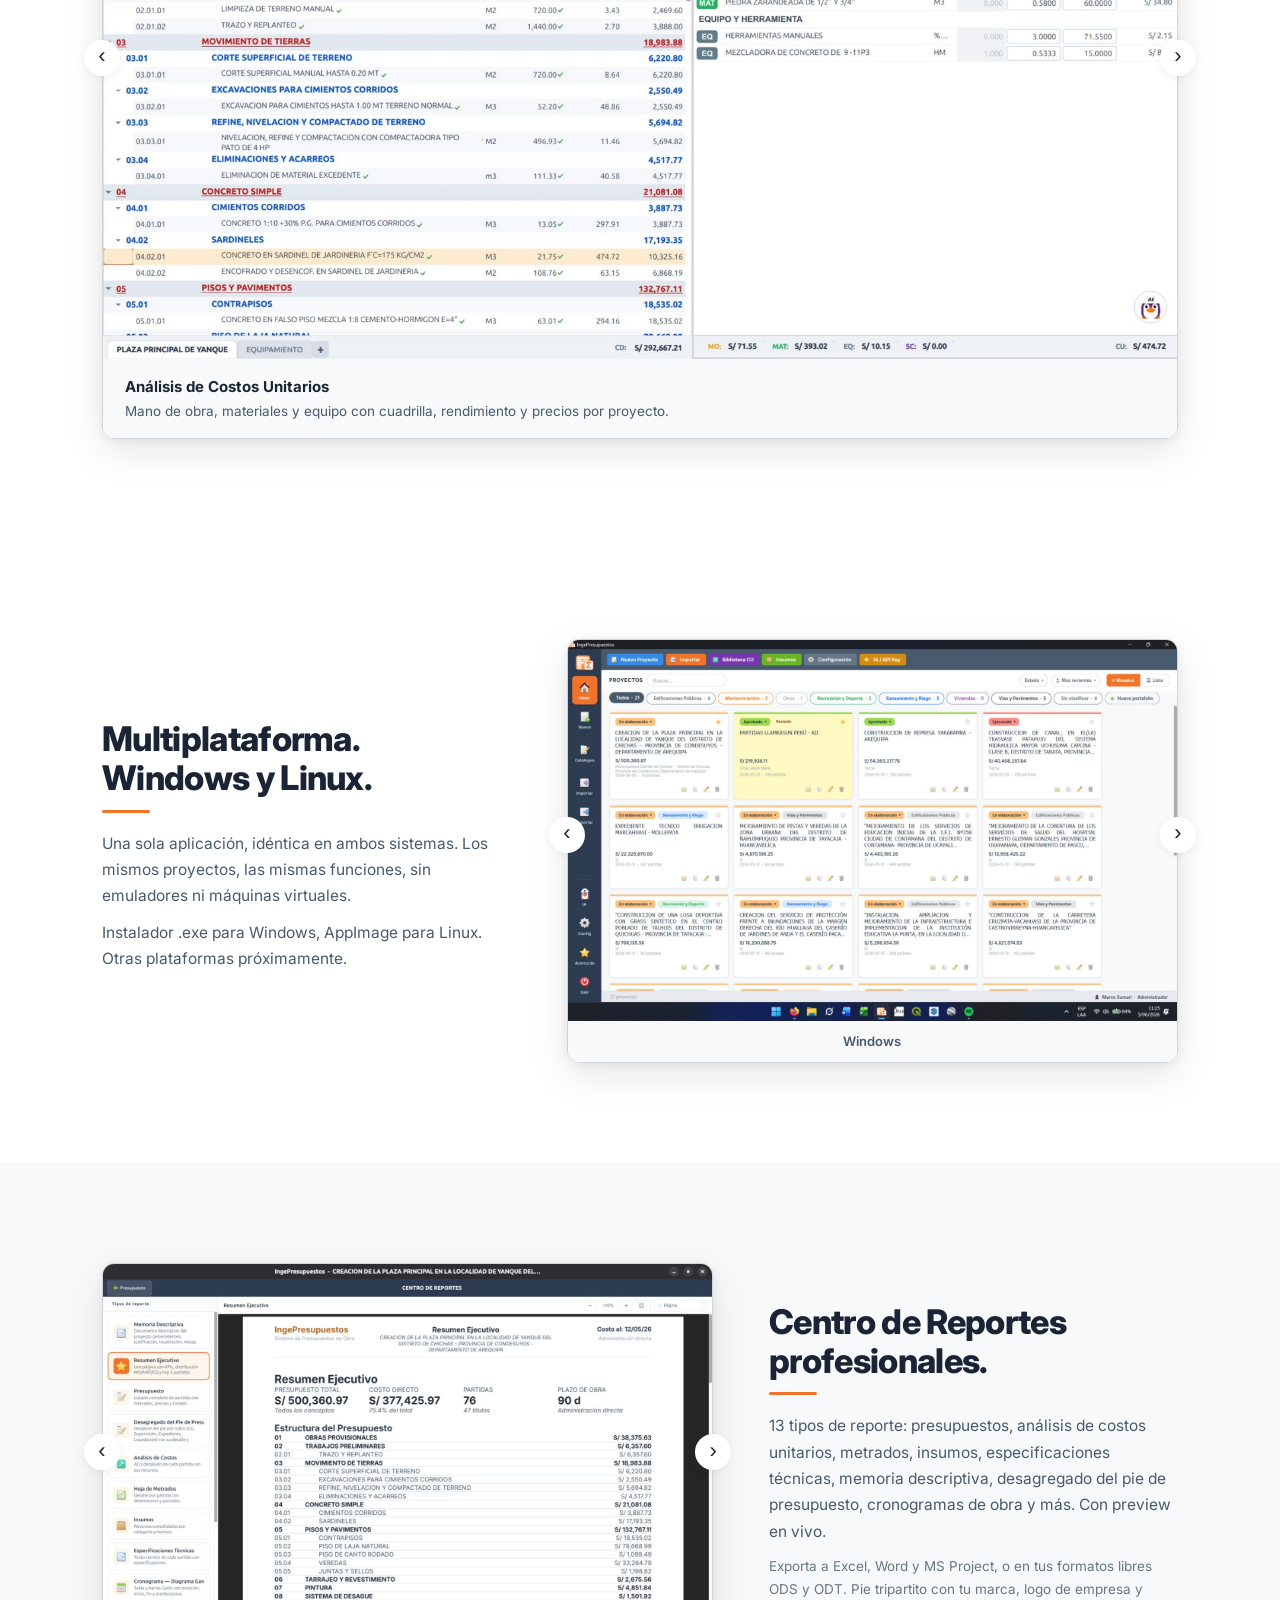
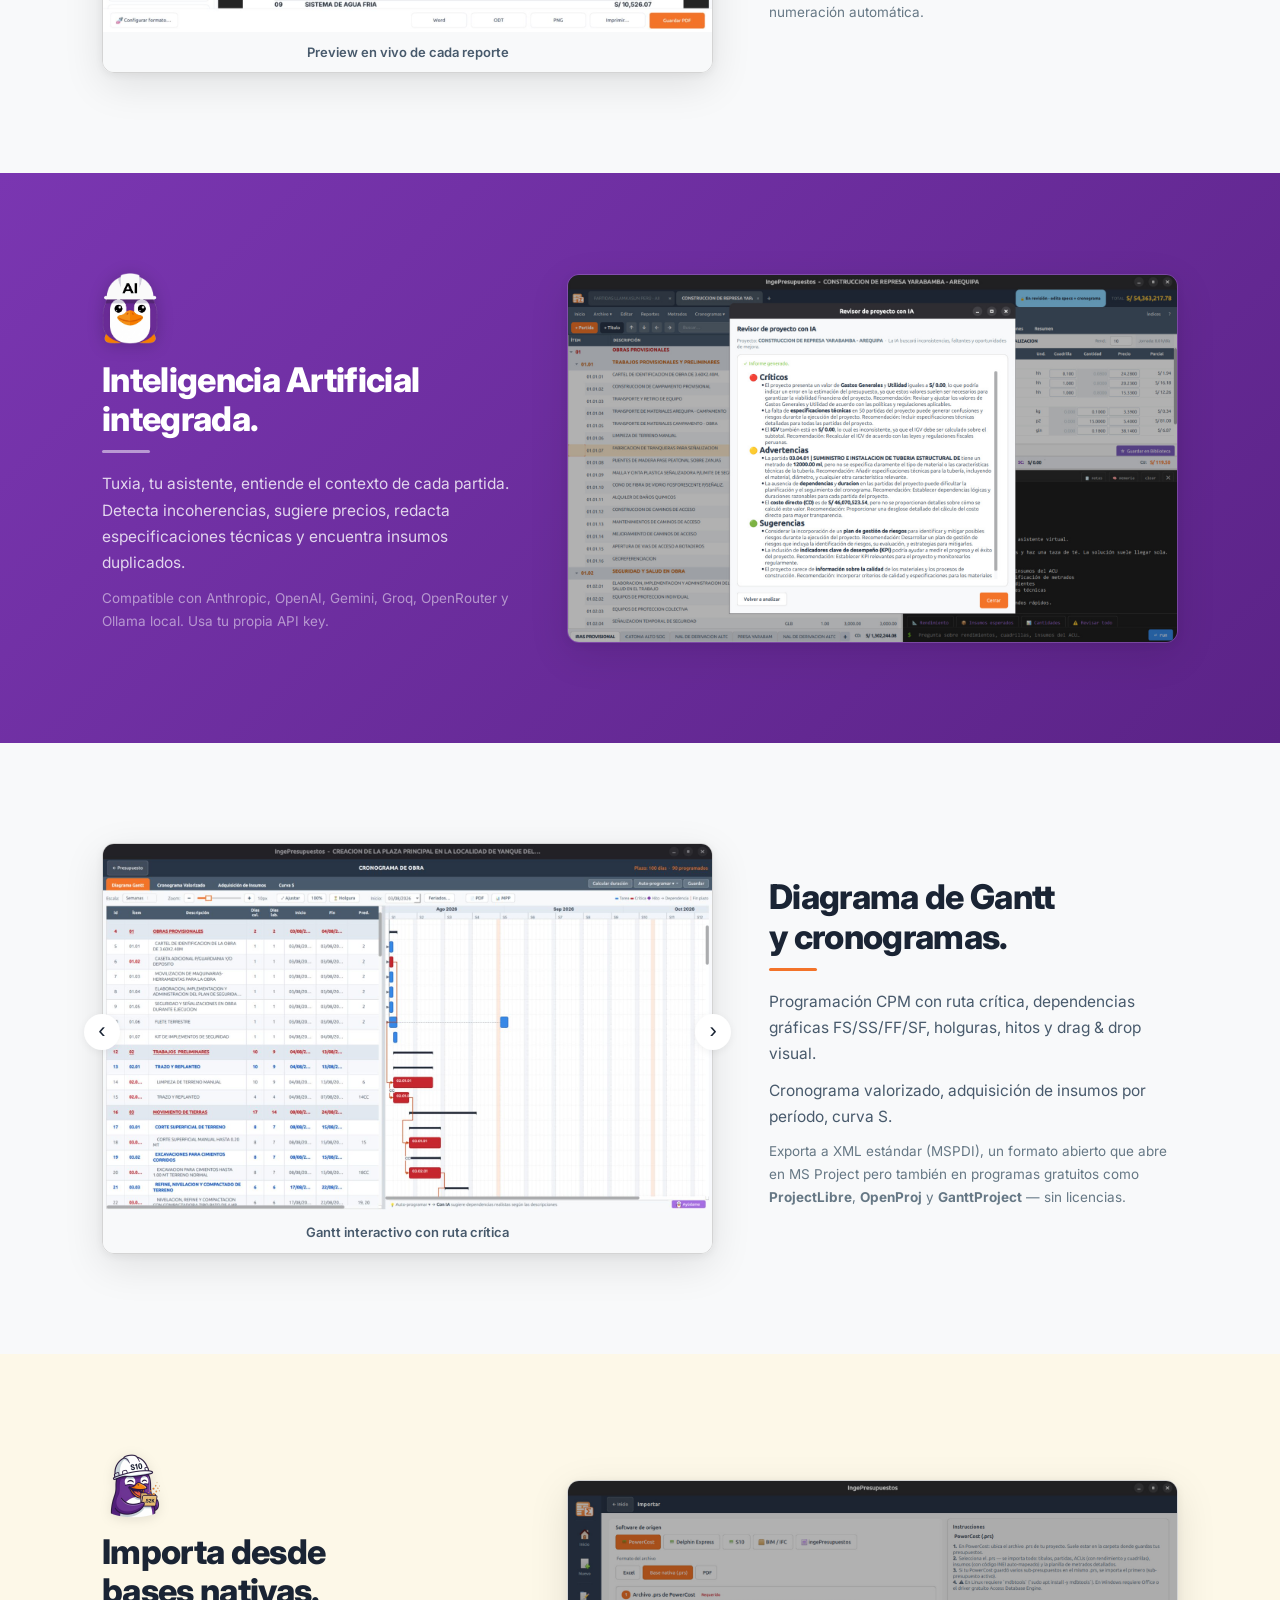
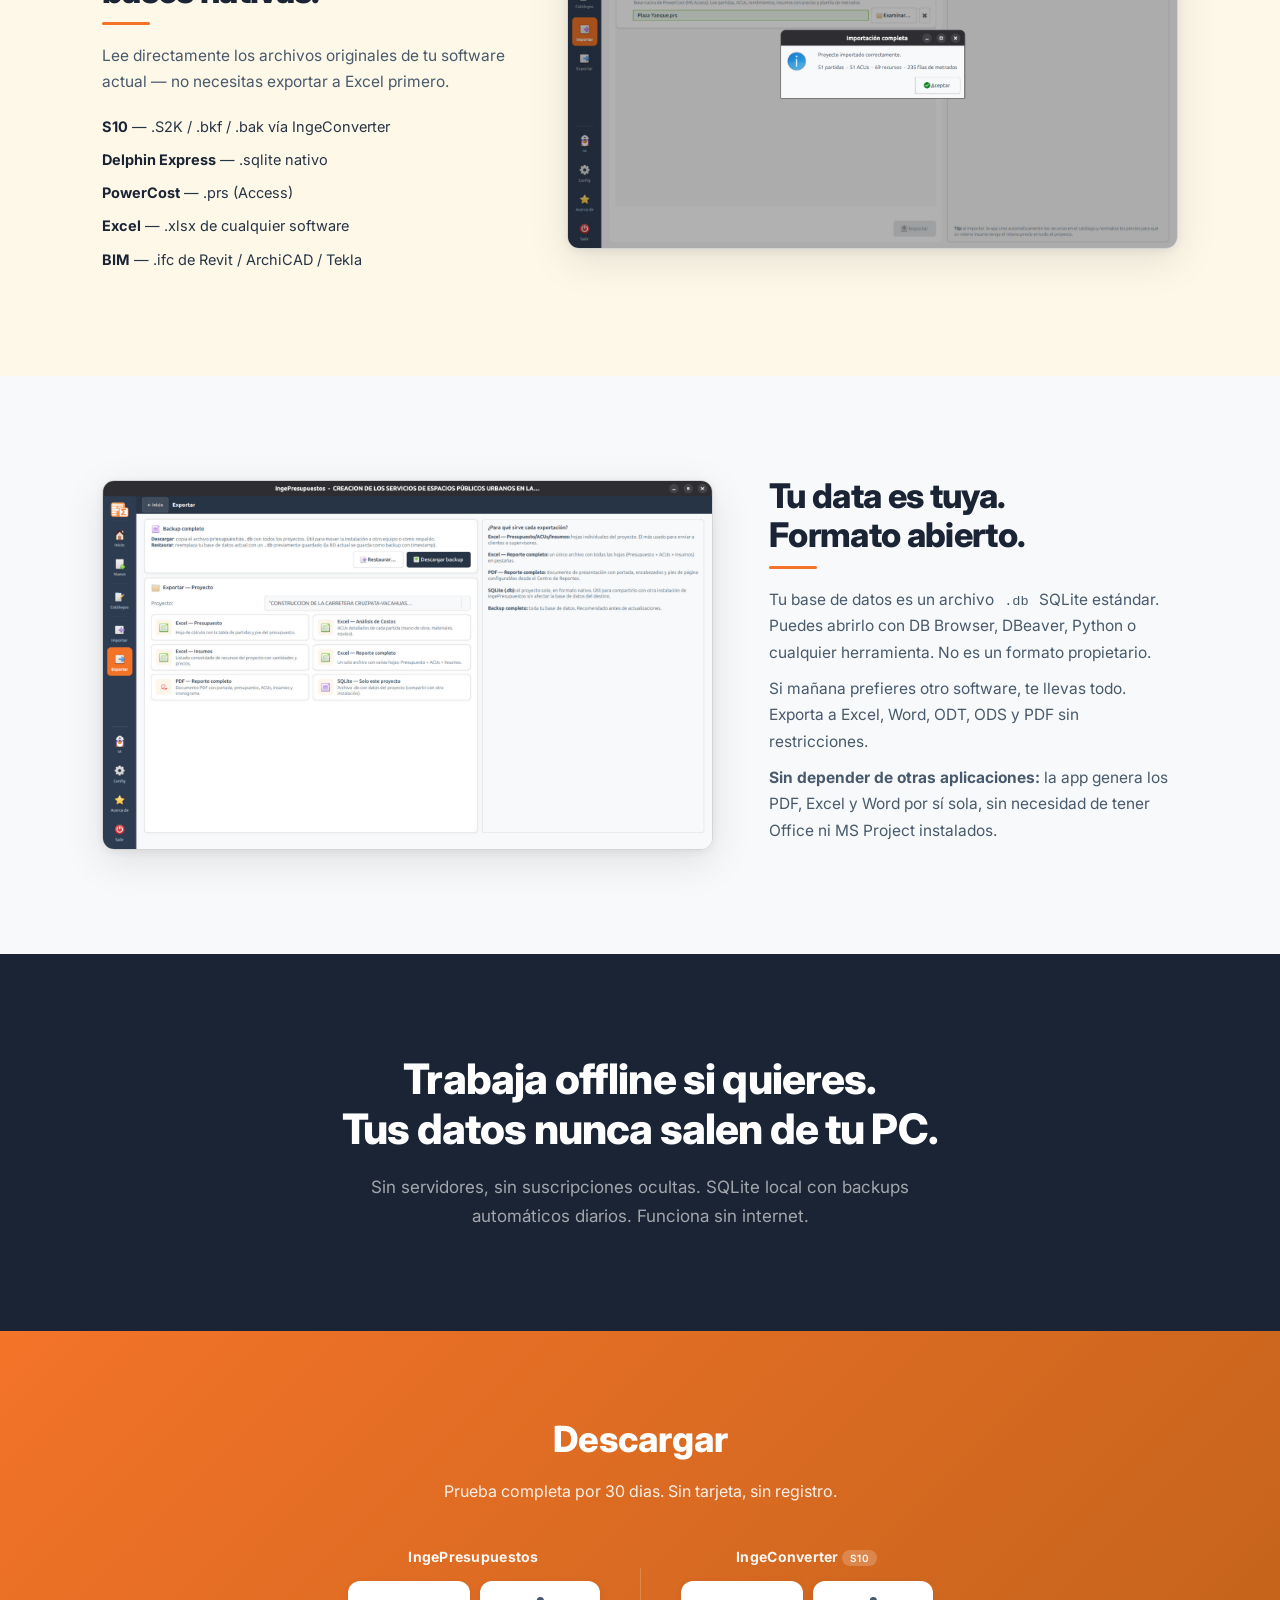
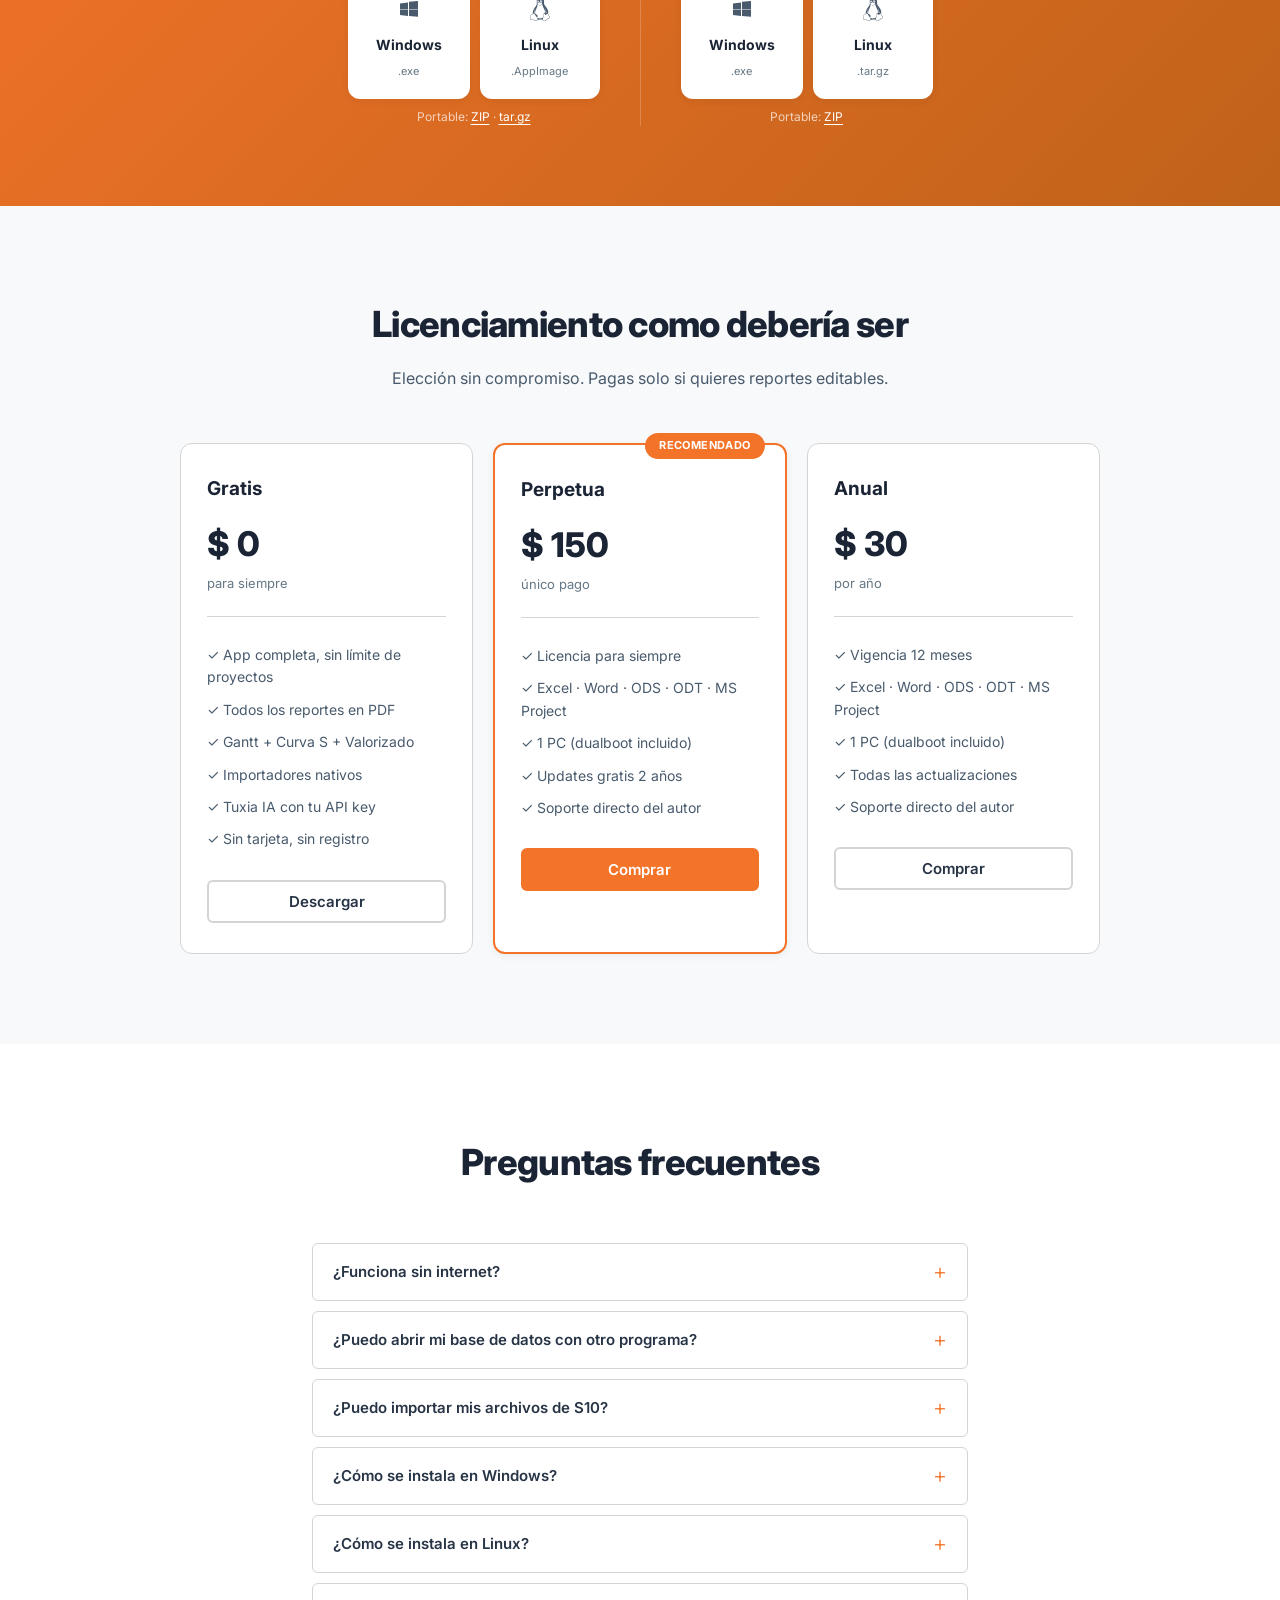
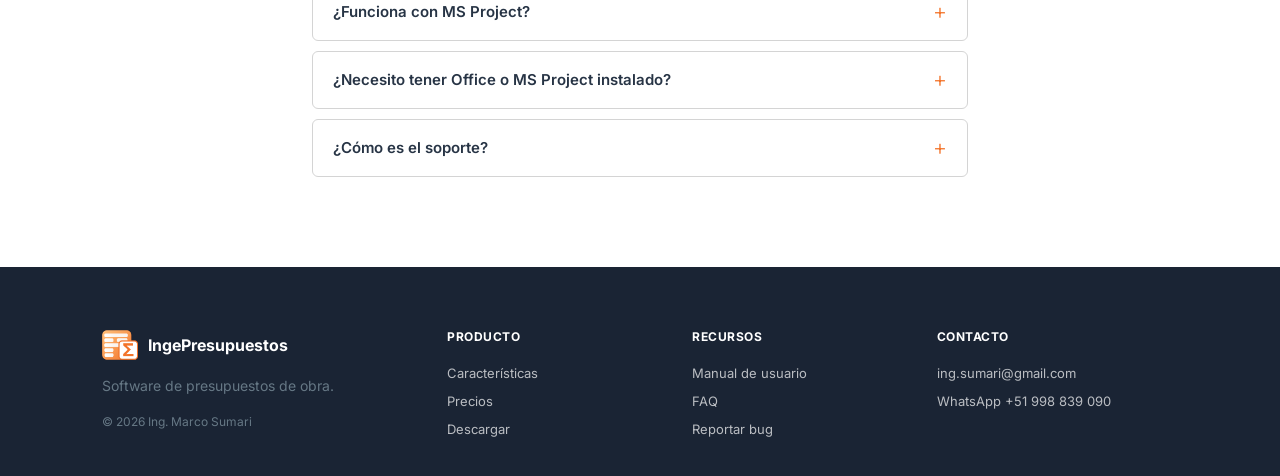
==== commit baf5f86b: "feat(web): enlace al Manual de usuario (docs.ingepresupuestos.com) Co-Authored-By: Claude Opus 4.8 <" ====
--- a/index.html
+++ b/index.html
@@ -40,6 +40,7 @@
       <nav class="nav-links">
         <a href="#features">Características</a>
         <a href="#precios">Precios</a>
+        <a href="https://docs.ingepresupuestos.com">Manual</a>
         <a href="#faq">FAQ</a>
       </nav>
       <button class="nav-toggle" aria-label="Abrir menú" type="button">
@@ -423,6 +424,7 @@
       <div class="footer-col">
         <h4>Recursos</h4>
         <ul>
+          <li><a href="https://docs.ingepresupuestos.com">Manual de usuario</a></li>
           <li><a href="#faq">FAQ</a></li>
           <li><a href="mailto:ing.sumari@gmail.com?subject=Bug%20-%20IngePresupuestos">Reportar bug</a></li>
         </ul>
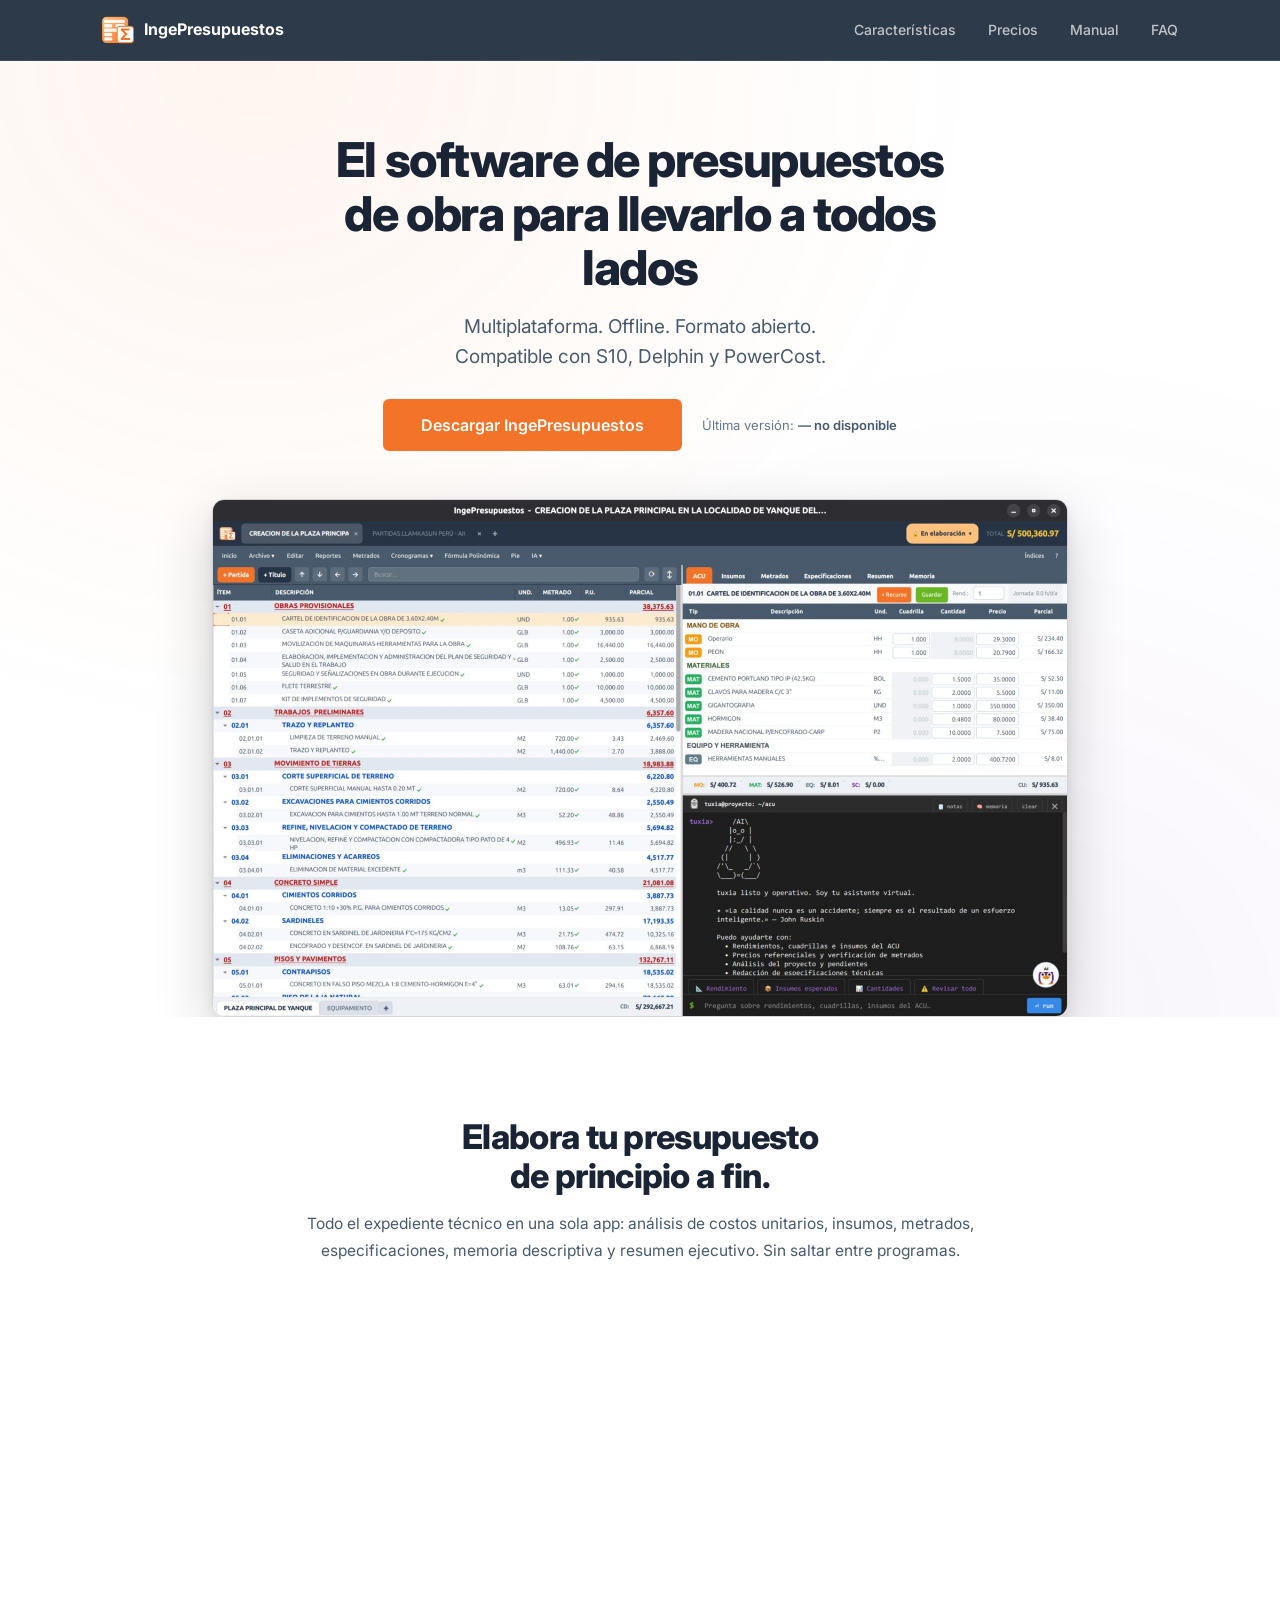
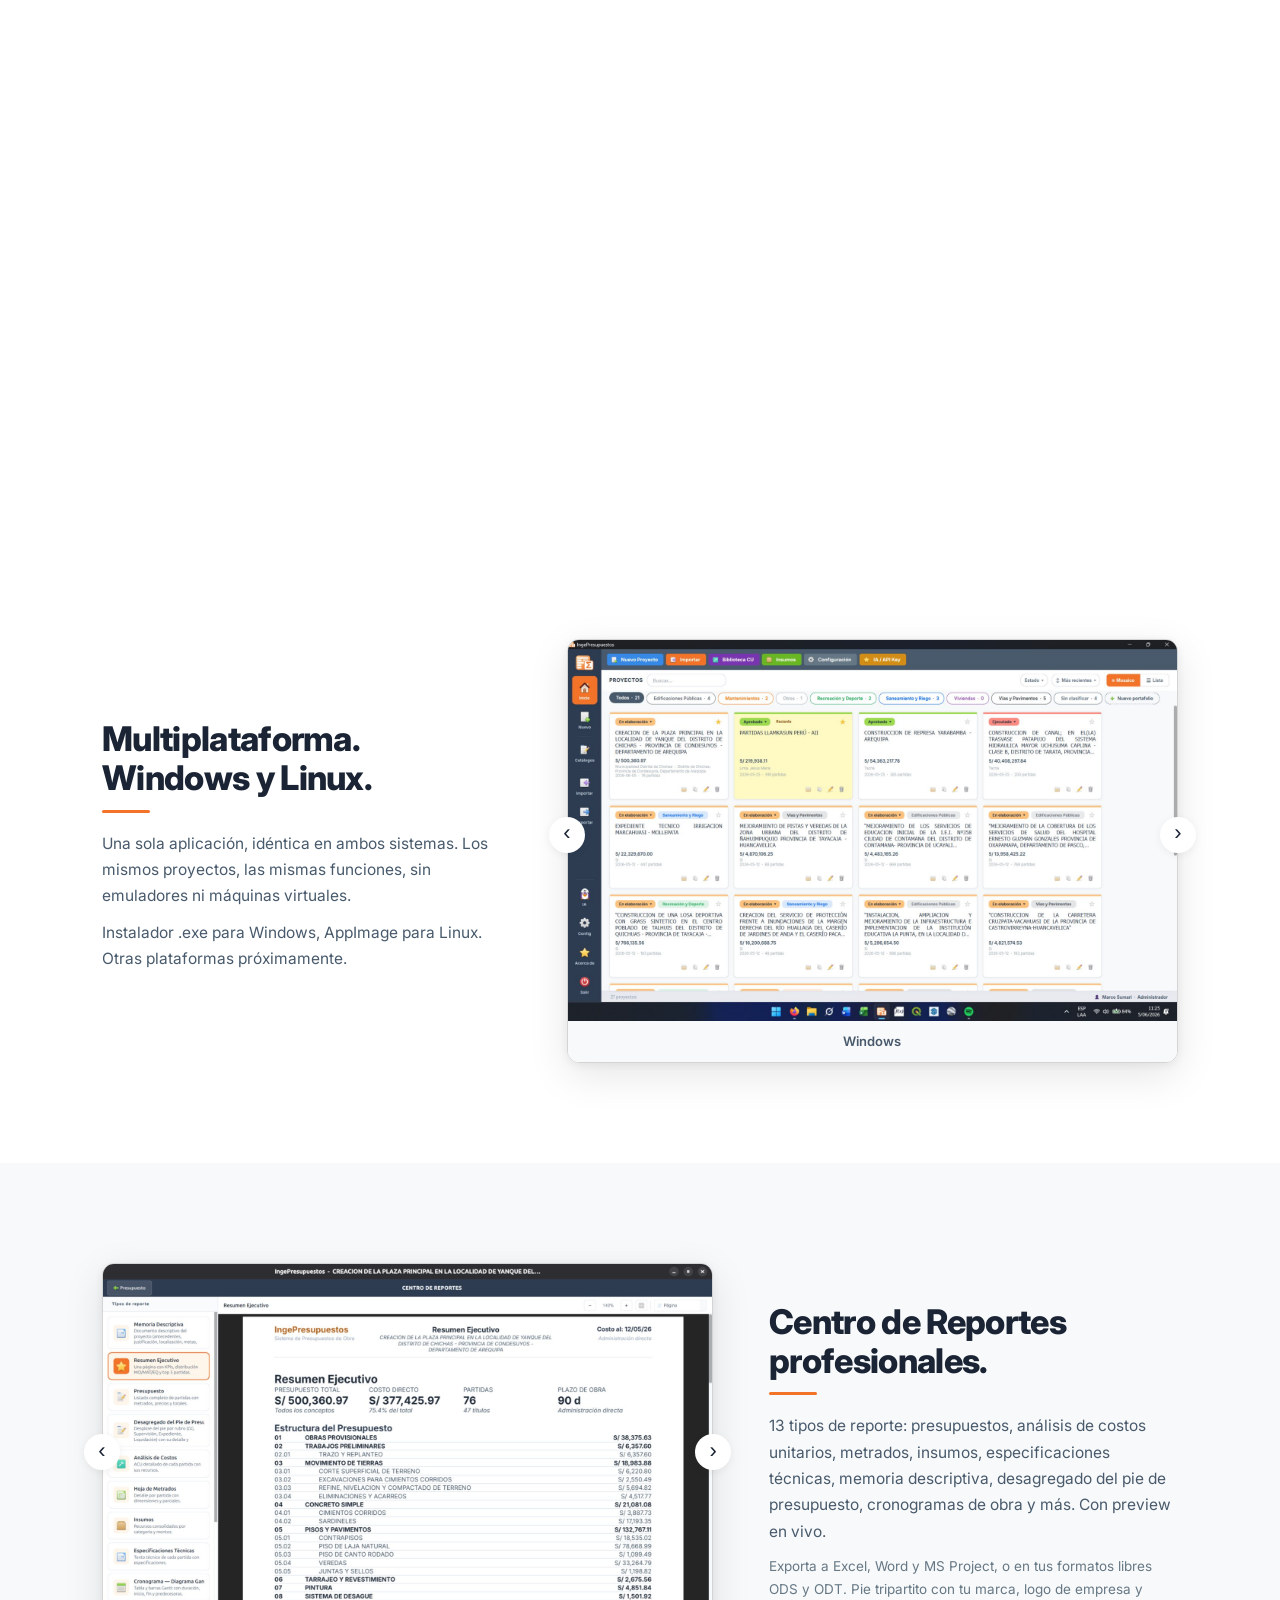
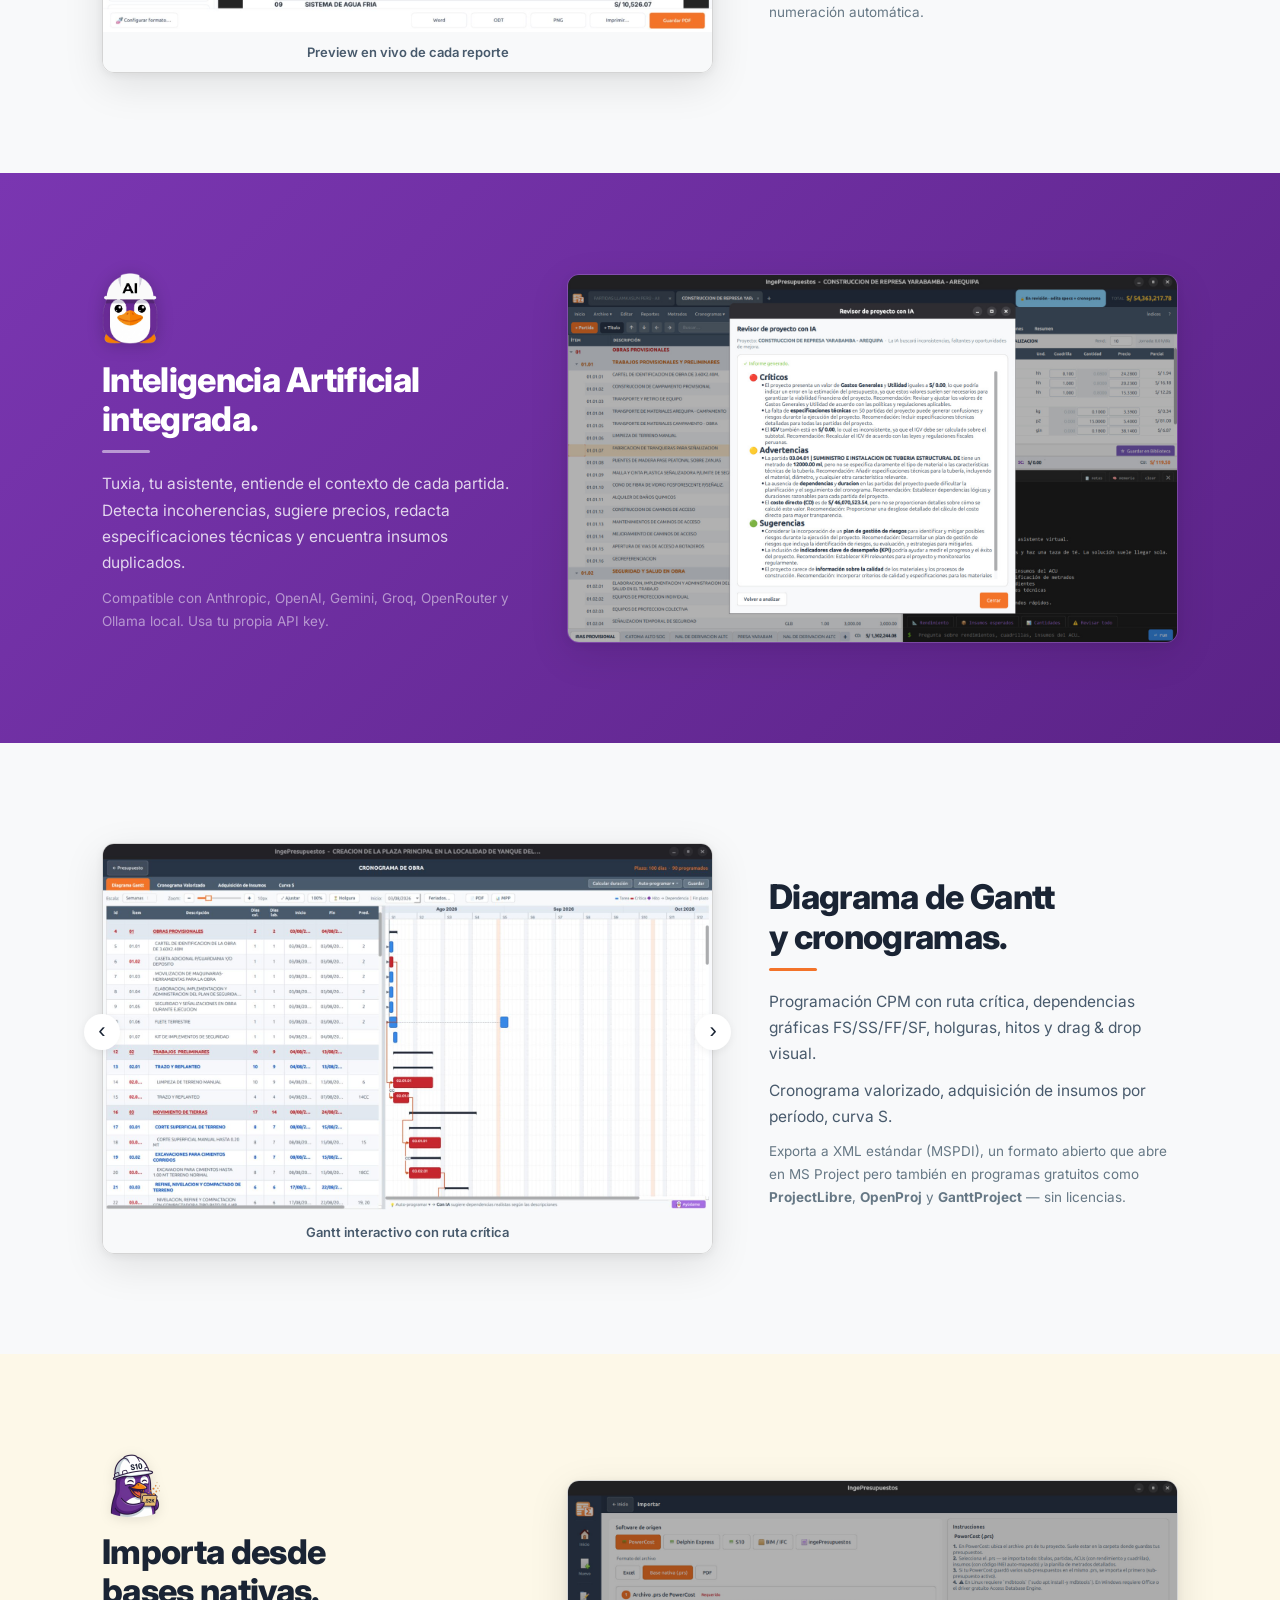
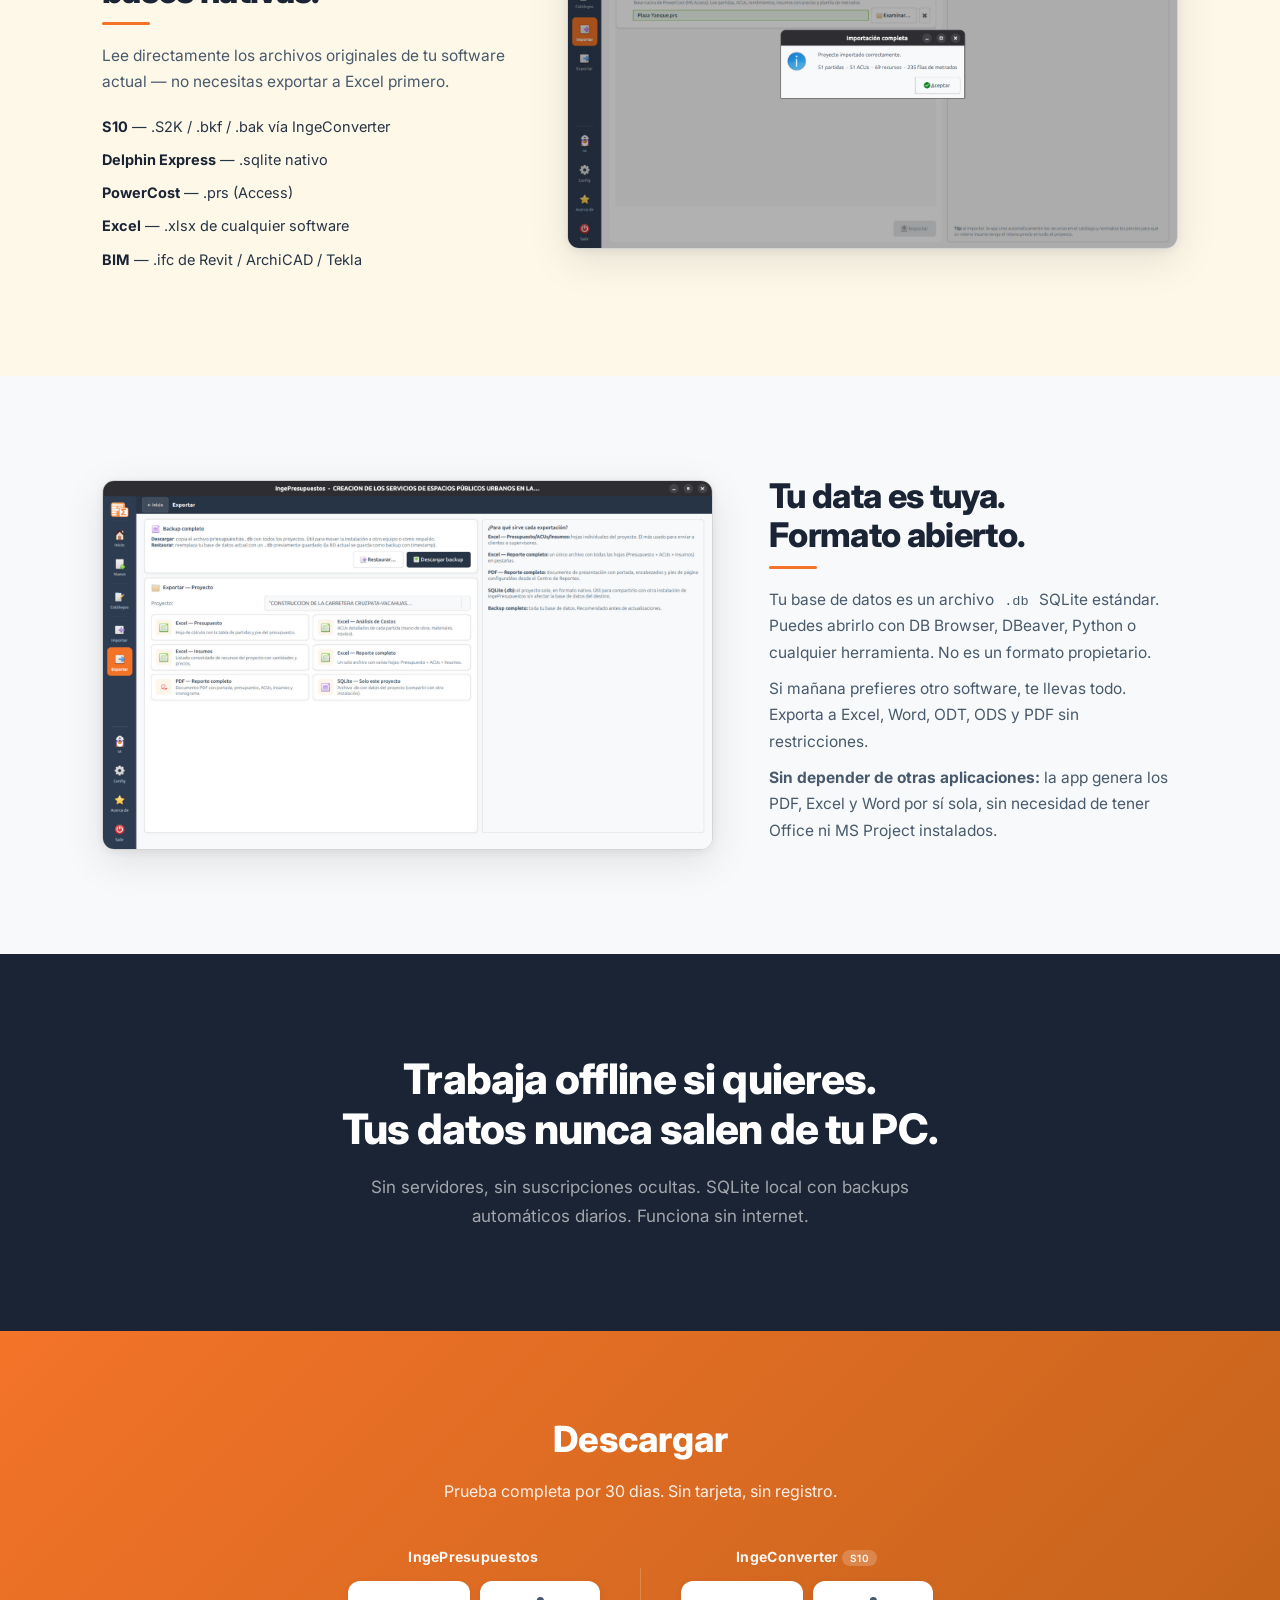
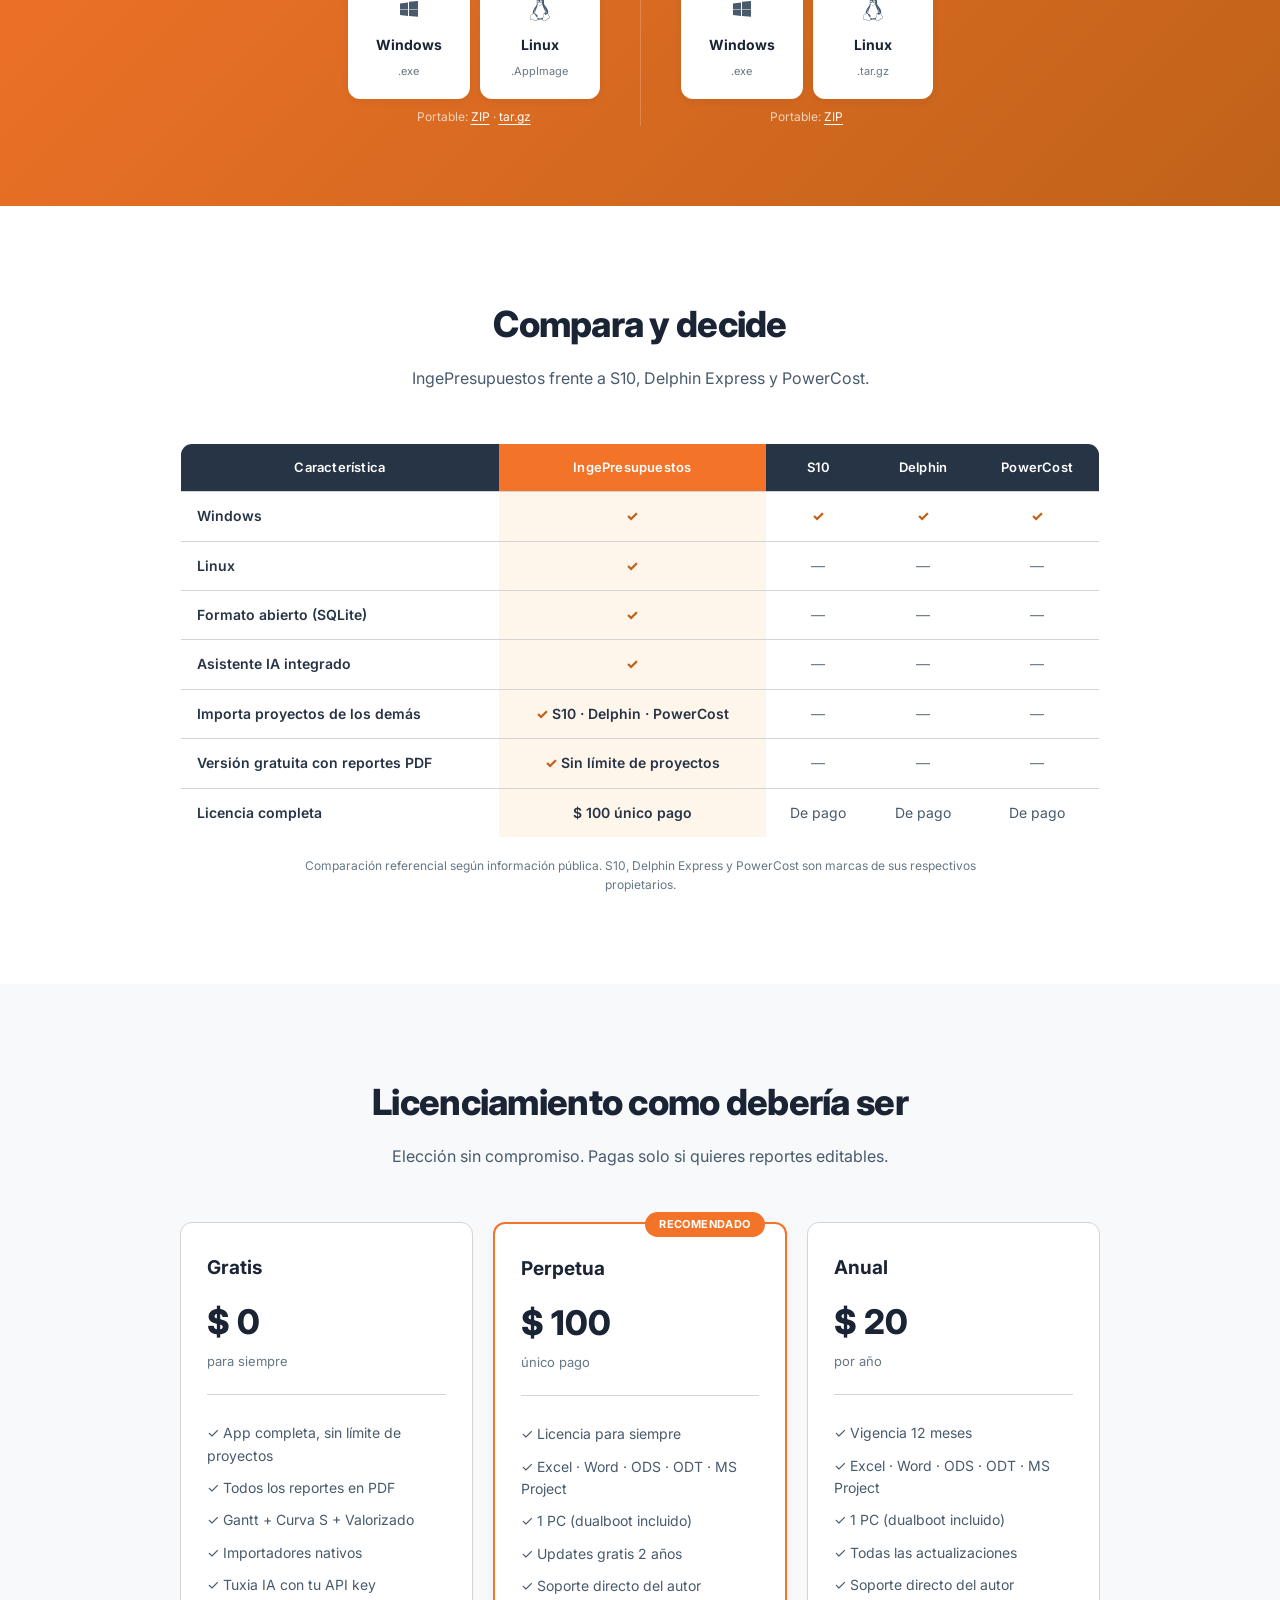
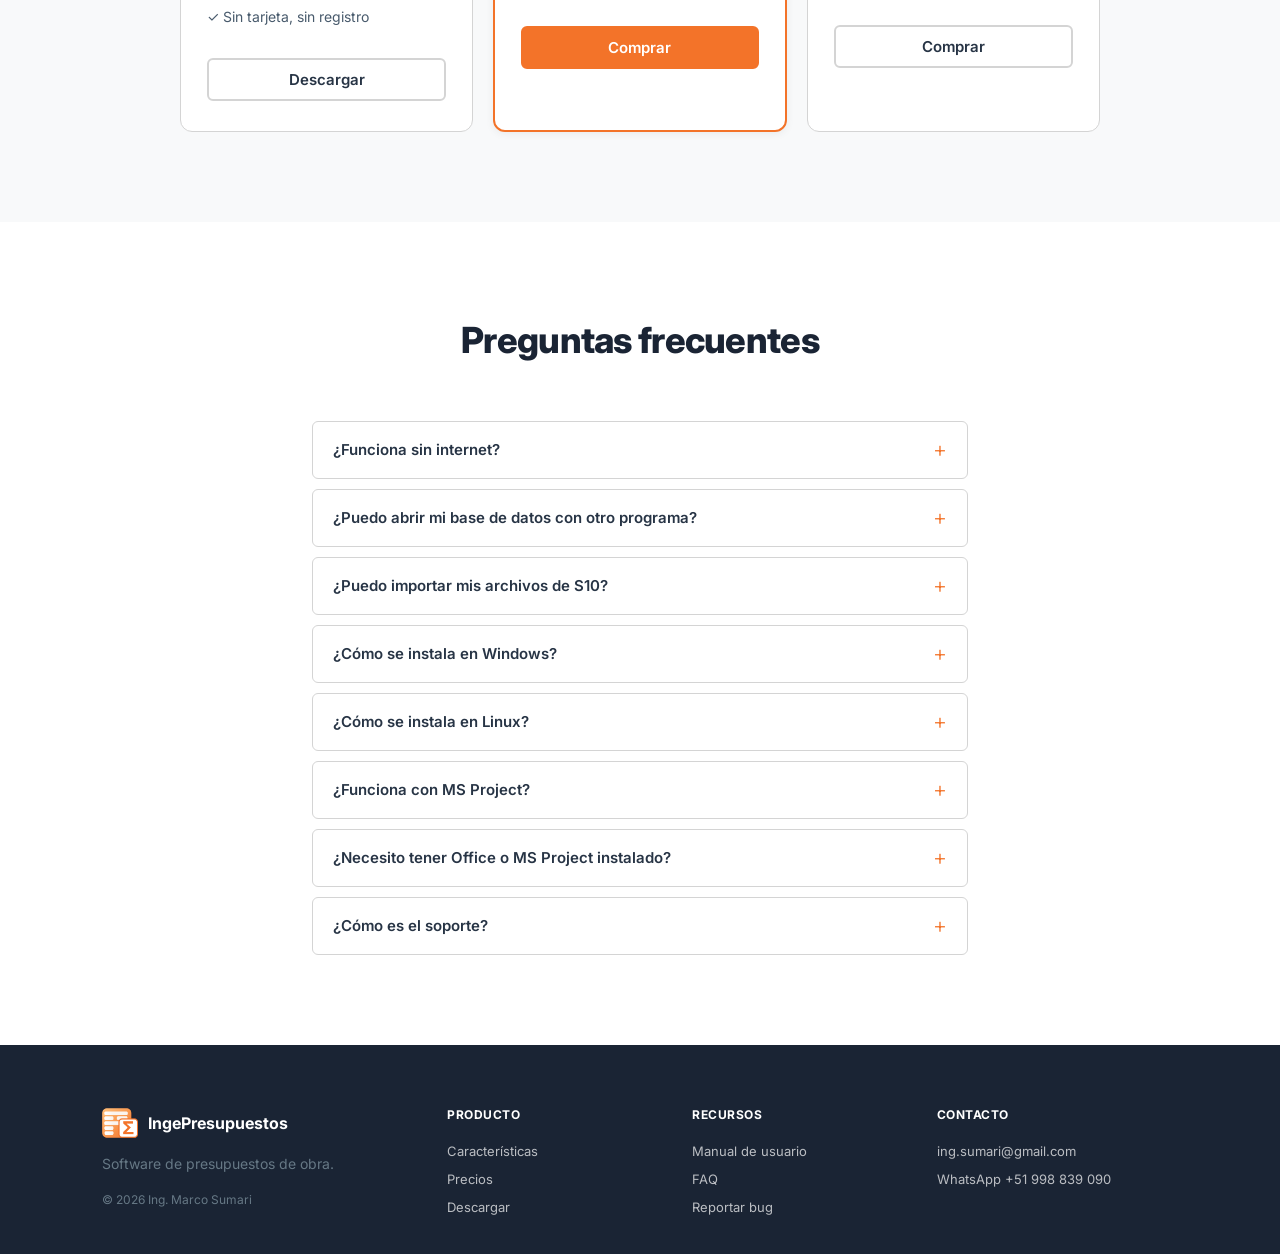
==== commit 3894e80a: "feat(web): comparativa, precios geo soles/dólares, fecha de versión, favicons y security headers - S" ====
--- a/index.html
+++ b/index.html
@@ -11,22 +11,148 @@
   <meta name="keywords" content="presupuesto obra, ACU, cronograma Gantt, Delphin Express, PowerCost, S10, INEI, CAPECO, ingeniería civil Perú, software construcción">
   <meta name="author" content="Ing. Marco Sumari">
 
+  <link rel="canonical" href="https://ingepresupuestos.com/">
+
+  <meta property="og:site_name" content="IngePresupuestos">
   <meta property="og:title" content="IngePresupuestos · Software para Presupuestos de Obra">
   <meta property="og:description" content="Multiplataforma, offline, formato abierto. Importa desde Delphin, PowerCost y S10. Reportes PDF gratis.">
-  <meta property="og:image" content="https://ingepresupuestos.com/images/og-banner.png">
-  <meta property="og:url" content="https://ingepresupuestos.com">
+  <meta property="og:image" content="https://ingepresupuestos.com/images/og-banner.jpg">
+  <meta property="og:image:width" content="1200">
+  <meta property="og:image:height" content="630">
+  <meta property="og:url" content="https://ingepresupuestos.com/">
   <meta property="og:type" content="website">
   <meta property="og:locale" content="es_PE">
 
+  <meta name="twitter:card" content="summary_large_image">
+  <meta name="twitter:title" content="IngePresupuestos · Software para Presupuestos de Obra">
+  <meta name="twitter:description" content="Multiplataforma, offline, formato abierto. Importa desde Delphin, PowerCost y S10. Reportes PDF gratis.">
+  <meta name="twitter:image" content="https://ingepresupuestos.com/images/og-banner.jpg">
+
   <link rel="icon" href="images/favicon.ico" sizes="any">
-  <link rel="icon" href="images/logo.png" type="image/png">
-  <link rel="apple-touch-icon" href="images/logo.png">
+  <link rel="icon" href="images/favicon-32.png" type="image/png" sizes="32x32">
+  <link rel="icon" href="images/favicon-16.png" type="image/png" sizes="16x16">
+  <link rel="apple-touch-icon" href="images/apple-touch-icon.png" sizes="180x180">
 
   <link rel="preconnect" href="https://fonts.googleapis.com">
   <link rel="preconnect" href="https://fonts.gstatic.com" crossorigin>
   <link href="https://fonts.googleapis.com/css2?family=Inter:wght@400;500;600;700;800&display=swap" rel="stylesheet">
 
   <link rel="stylesheet" href="style.css">
+
+  <script type="application/ld+json">
+  {
+    "@context": "https://schema.org",
+    "@type": "SoftwareApplication",
+    "name": "IngePresupuestos",
+    "operatingSystem": "Windows, Linux",
+    "applicationCategory": "BusinessApplication",
+    "description": "Software de presupuestos de obra. Multiplataforma, offline, formato abierto SQLite. Importa desde Delphin, PowerCost y S10. Reportes PDF gratis.",
+    "url": "https://ingepresupuestos.com/",
+    "image": "https://ingepresupuestos.com/images/logo.png",
+    "author": {
+      "@type": "Person",
+      "name": "Ing. Marco Sumari",
+      "email": "ing.sumari@gmail.com"
+    },
+    "inLanguage": "es",
+    "offers": [
+      {
+        "@type": "Offer",
+        "name": "Gratis",
+        "price": "0",
+        "priceCurrency": "USD",
+        "description": "App completa sin límite de proyectos, todos los reportes en PDF, importadores nativos. Sin tarjeta, sin registro."
+      },
+      {
+        "@type": "Offer",
+        "name": "Licencia Perpetua",
+        "price": "100",
+        "priceCurrency": "USD",
+        "description": "Pago único (S/ 300 en Perú). Exportación a Excel, Word, ODS, ODT y MS Project. Updates gratis por 2 años."
+      },
+      {
+        "@type": "Offer",
+        "name": "Licencia Anual",
+        "price": "20",
+        "priceCurrency": "USD",
+        "description": "Vigencia 12 meses (S/ 80 en Perú). Exportación a Excel, Word, ODS, ODT y MS Project. Todas las actualizaciones."
+      }
+    ]
+  }
+  </script>
+
+  <script type="application/ld+json">
+  {
+    "@context": "https://schema.org",
+    "@type": "FAQPage",
+    "mainEntity": [
+      {
+        "@type": "Question",
+        "name": "¿Funciona sin internet?",
+        "acceptedAnswer": {
+          "@type": "Answer",
+          "text": "Sí, completamente offline. Tus datos viven en tu PC en un archivo SQLite estándar. Lo único que usa internet es el asistente IA Tuxia (y puedes usar Ollama local sin conexión)."
+        }
+      },
+      {
+        "@type": "Question",
+        "name": "¿Puedo abrir mi base de datos con otro programa?",
+        "acceptedAnswer": {
+          "@type": "Answer",
+          "text": "Sí. El archivo .db es SQLite puro — ábrelo con DB Browser, DBeaver, Python o cualquier herramienta. No es formato propietario."
+        }
+      },
+      {
+        "@type": "Question",
+        "name": "¿Puedo importar mis archivos de S10?",
+        "acceptedAnswer": {
+          "@type": "Answer",
+          "text": "Sí. Con IngeConverter (incluido gratis) conviertes bases .S2K, .bkf y .bak de S10. También soportamos Excel exportado."
+        }
+      },
+      {
+        "@type": "Question",
+        "name": "¿Cómo se instala en Windows?",
+        "acceptedAnswer": {
+          "@type": "Answer",
+          "text": "Descarga el .exe, doble click, sigue el asistente. Si sale \"Windows protegió tu PC\", click en Más información → Ejecutar de todas formas."
+        }
+      },
+      {
+        "@type": "Question",
+        "name": "¿Cómo se instala en Linux?",
+        "acceptedAnswer": {
+          "@type": "Answer",
+          "text": "Descarga el .AppImage, dale permisos de ejecución y doble click. No requiere instalación."
+        }
+      },
+      {
+        "@type": "Question",
+        "name": "¿Funciona con MS Project?",
+        "acceptedAnswer": {
+          "@type": "Answer",
+          "text": "El Gantt se exporta a XML MSPDI, un formato abierto. Lo abre Microsoft Project, pero también programas gratuitos como ProjectLibre, OpenProj y GanttProject. Primavera P6 también lo lee."
+        }
+      },
+      {
+        "@type": "Question",
+        "name": "¿Necesito tener Office o MS Project instalado?",
+        "acceptedAnswer": {
+          "@type": "Answer",
+          "text": "No. IngePresupuestos genera los reportes en PDF, Excel y Word por sí solo, sin Microsoft Office. El cronograma se exporta a un XML estándar que abre en programas gratuitos como ProjectLibre, OpenProj o GanttProject. Solo la exportación a ODS / ODT se apoya en LibreOffice, si lo tienes."
+        }
+      },
+      {
+        "@type": "Question",
+        "name": "¿Cómo es el soporte?",
+        "acceptedAnswer": {
+          "@type": "Answer",
+          "text": "Por WhatsApp y email con respuesta en menos de 24 horas. También puedes escribir desde el formulario de contacto integrado en la app."
+        }
+      }
+    ]
+  }
+  </script>
 </head>
 <body>
 
@@ -309,6 +435,81 @@
     </div>
   </section>
 
+  <!-- ============ COMPARATIVA ============ -->
+  <section id="comparativa" class="section">
+    <div class="container">
+      <div class="section-head">
+        <h2>Compara y decide</h2>
+        <p>IngePresupuestos frente a S10, Delphin Express y PowerCost.</p>
+      </div>
+      <div class="compare-wrap">
+        <table class="compare-table">
+          <thead>
+            <tr>
+              <th scope="col">Característica</th>
+              <th scope="col" class="compare-hero">IngePresupuestos</th>
+              <th scope="col">S10</th>
+              <th scope="col">Delphin</th>
+              <th scope="col">PowerCost</th>
+            </tr>
+          </thead>
+          <tbody>
+            <tr>
+              <th scope="row">Windows</th>
+              <td class="compare-hero"><span class="ck">✓</span></td>
+              <td><span class="ck">✓</span></td>
+              <td><span class="ck">✓</span></td>
+              <td><span class="ck">✓</span></td>
+            </tr>
+            <tr>
+              <th scope="row">Linux</th>
+              <td class="compare-hero"><span class="ck">✓</span></td>
+              <td><span class="no">—</span></td>
+              <td><span class="no">—</span></td>
+              <td><span class="no">—</span></td>
+            </tr>
+            <tr>
+              <th scope="row">Formato abierto (SQLite)</th>
+              <td class="compare-hero"><span class="ck">✓</span></td>
+              <td><span class="no">—</span></td>
+              <td><span class="no">—</span></td>
+              <td><span class="no">—</span></td>
+            </tr>
+            <tr>
+              <th scope="row">Asistente IA integrado</th>
+              <td class="compare-hero"><span class="ck">✓</span></td>
+              <td><span class="no">—</span></td>
+              <td><span class="no">—</span></td>
+              <td><span class="no">—</span></td>
+            </tr>
+            <tr>
+              <th scope="row">Importa proyectos de los demás</th>
+              <td class="compare-hero"><span class="ck">✓</span> S10 · Delphin · PowerCost</td>
+              <td><span class="no">—</span></td>
+              <td><span class="no">—</span></td>
+              <td><span class="no">—</span></td>
+            </tr>
+            <tr>
+              <th scope="row">Versión gratuita con reportes PDF</th>
+              <td class="compare-hero"><span class="ck">✓</span> Sin límite de proyectos</td>
+              <td><span class="no">—</span></td>
+              <td><span class="no">—</span></td>
+              <td><span class="no">—</span></td>
+            </tr>
+            <tr>
+              <th scope="row">Licencia completa</th>
+              <td class="compare-hero"><span data-pen="S/ 300" data-usd="$ 100">S/ 300</span> único pago</td>
+              <td>De pago</td>
+              <td>De pago</td>
+              <td>De pago</td>
+            </tr>
+          </tbody>
+        </table>
+      </div>
+      <p class="compare-note">Comparación referencial según información pública. S10, Delphin Express y PowerCost son marcas de sus respectivos propietarios.</p>
+    </div>
+  </section>
+
   <!-- ============ PRECIOS ============ -->
   <section id="precios" class="section bg-light">
     <div class="container">
@@ -319,7 +520,7 @@
       <div class="pricing-grid">
         <div class="pricing-card">
           <h3>Gratis</h3>
-          <div class="price"><span class="price-big">$ 0</span><span class="price-sub">para siempre</span></div>
+          <div class="price"><span class="price-big" data-pen="S/ 0" data-usd="$ 0">S/ 0</span><span class="price-sub">para siempre</span></div>
           <ul>
             <li>✓ App completa, sin límite de proyectos</li>
             <li>✓ Todos los reportes en PDF</li>
@@ -333,7 +534,7 @@
         <div class="pricing-card pricing-pop">
           <span class="pricing-badge">Recomendado</span>
           <h3>Perpetua</h3>
-          <div class="price"><span class="price-big">$ 150</span><span class="price-sub">único pago</span></div>
+          <div class="price"><span class="price-big" data-pen="S/ 300" data-usd="$ 100">S/ 300</span><span class="price-sub">único pago</span></div>
           <ul>
             <li>✓ Licencia para siempre</li>
             <li>✓ Excel · Word · ODS · ODT · MS Project</li>
@@ -345,7 +546,7 @@
         </div>
         <div class="pricing-card">
           <h3>Anual</h3>
-          <div class="price"><span class="price-big">$ 30</span><span class="price-sub">por año</span></div>
+          <div class="price"><span class="price-big" data-pen="S/ 80" data-usd="$ 20">S/ 80</span><span class="price-sub">por año</span></div>
           <ul>
             <li>✓ Vigencia 12 meses</li>
             <li>✓ Excel · Word · ODS · ODT · MS Project</li>
--- a/style.css
+++ b/style.css
@@ -604,6 +604,46 @@
 .pricing-card .btn { width: 100%; justify-content: center; }
 .pricing-note { text-align: center; margin-top: 24px; color: var(--slate-300); font-size: 13px; }
 
+/* ============ Comparativa ============ */
+.compare-wrap { max-width: 920px; margin: 0 auto; overflow-x: auto; }
+.compare-table {
+  width: 100%; border-collapse: collapse;
+  background: var(--white); border: 1px solid var(--silver-300);
+  border-radius: var(--radius); overflow: hidden;
+  font-size: 14px;
+}
+.compare-table th, .compare-table td {
+  padding: 13px 16px; text-align: center;
+  border-bottom: 1px solid var(--silver-300);
+}
+.compare-table thead th {
+  background: var(--slate-700); color: var(--white);
+  font-size: 13px; font-weight: 600; letter-spacing: 0.2px;
+}
+.compare-table tbody th {
+  text-align: left; font-weight: 600; color: var(--slate-700);
+  white-space: nowrap;
+}
+.compare-table tbody tr:last-child th,
+.compare-table tbody tr:last-child td { border-bottom: none; }
+.compare-table td { color: var(--slate-500); }
+.compare-table .compare-hero {
+  background: var(--orange-soft); color: var(--slate-700); font-weight: 600;
+}
+.compare-table thead .compare-hero { background: var(--orange); color: var(--white); }
+.compare-table .ck { color: var(--orange-dk); font-weight: 800; }
+.compare-table .no { color: var(--slate-300); }
+.compare-note {
+  text-align: center; margin-top: 18px;
+  color: var(--slate-300); font-size: 12px;
+  max-width: 720px; margin-left: auto; margin-right: auto;
+}
+@media (max-width: 760px) {
+  .compare-table { font-size: 13px; }
+  .compare-table th, .compare-table td { padding: 10px 10px; }
+  .compare-table tbody th { white-space: normal; min-width: 140px; }
+}
+
 /* ============ FAQ ============ */
 .faq-list { display: grid; gap: 10px; }
 .faq-item {
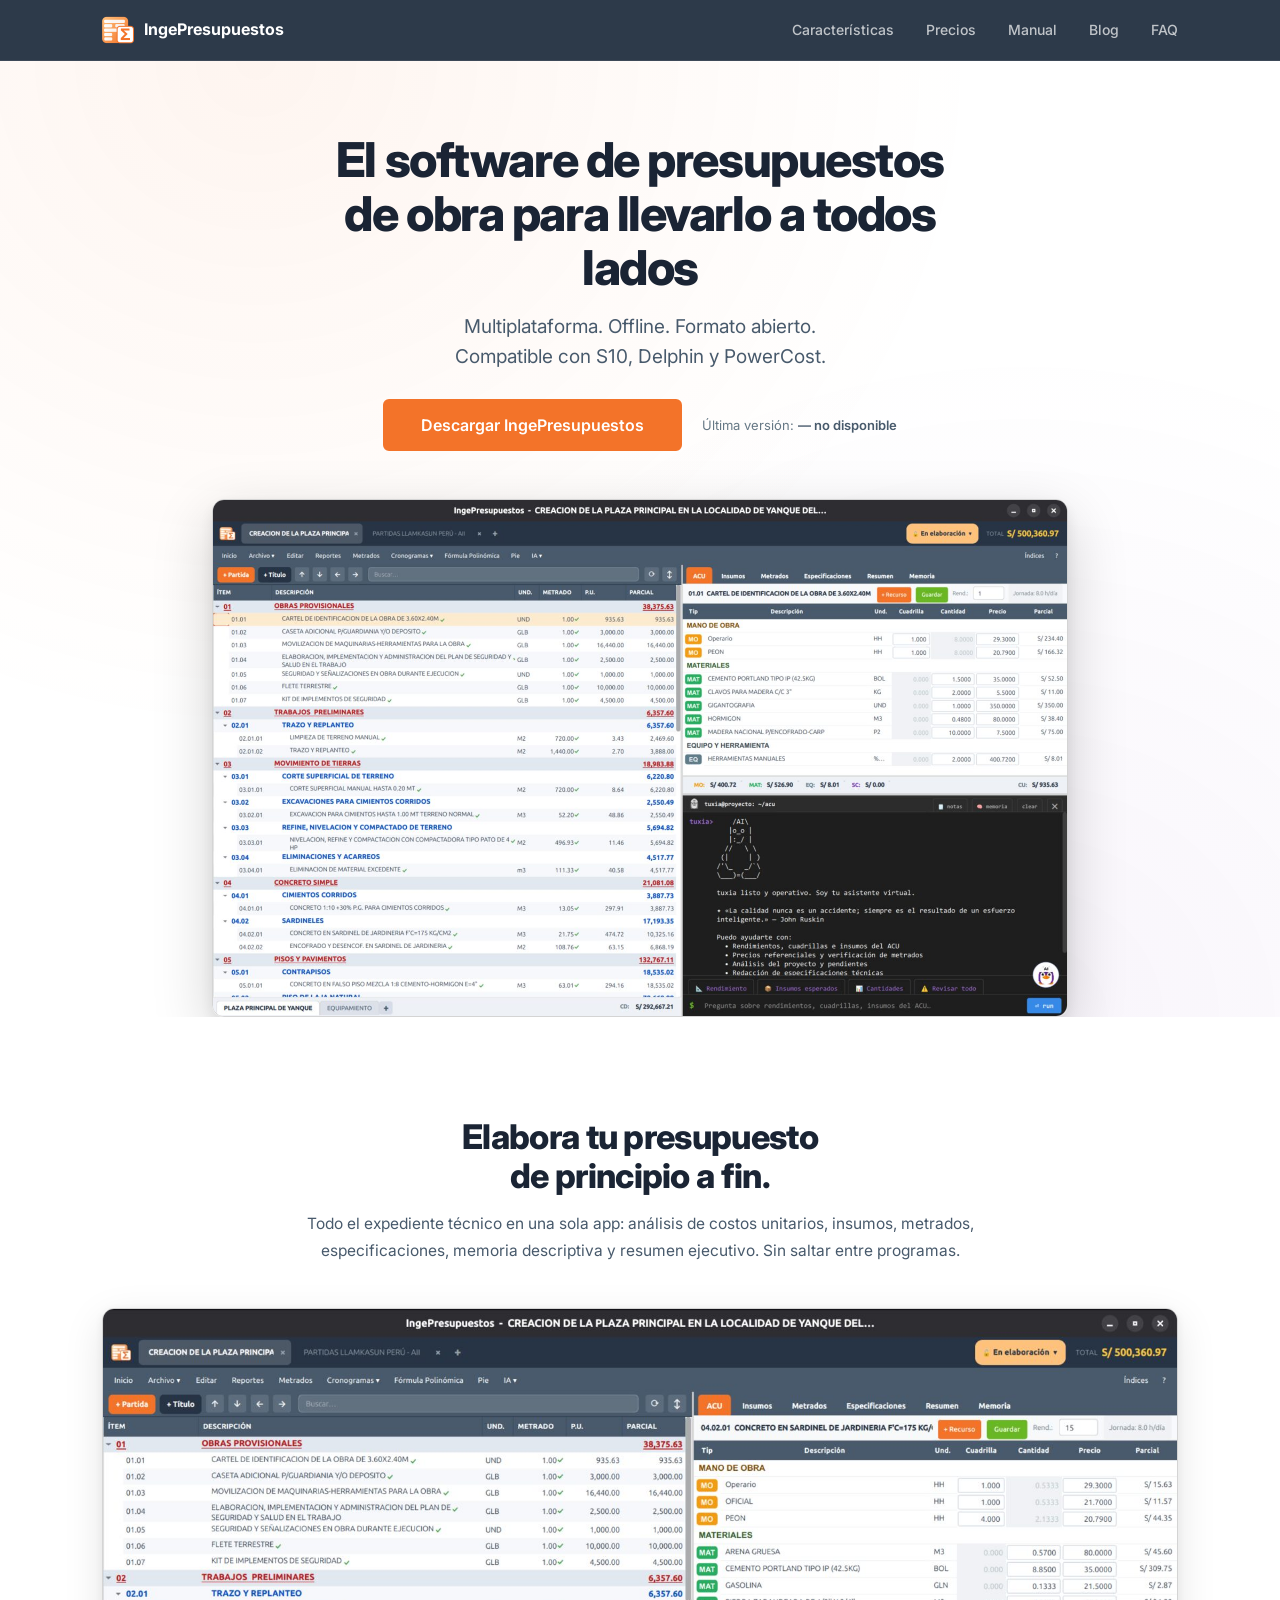
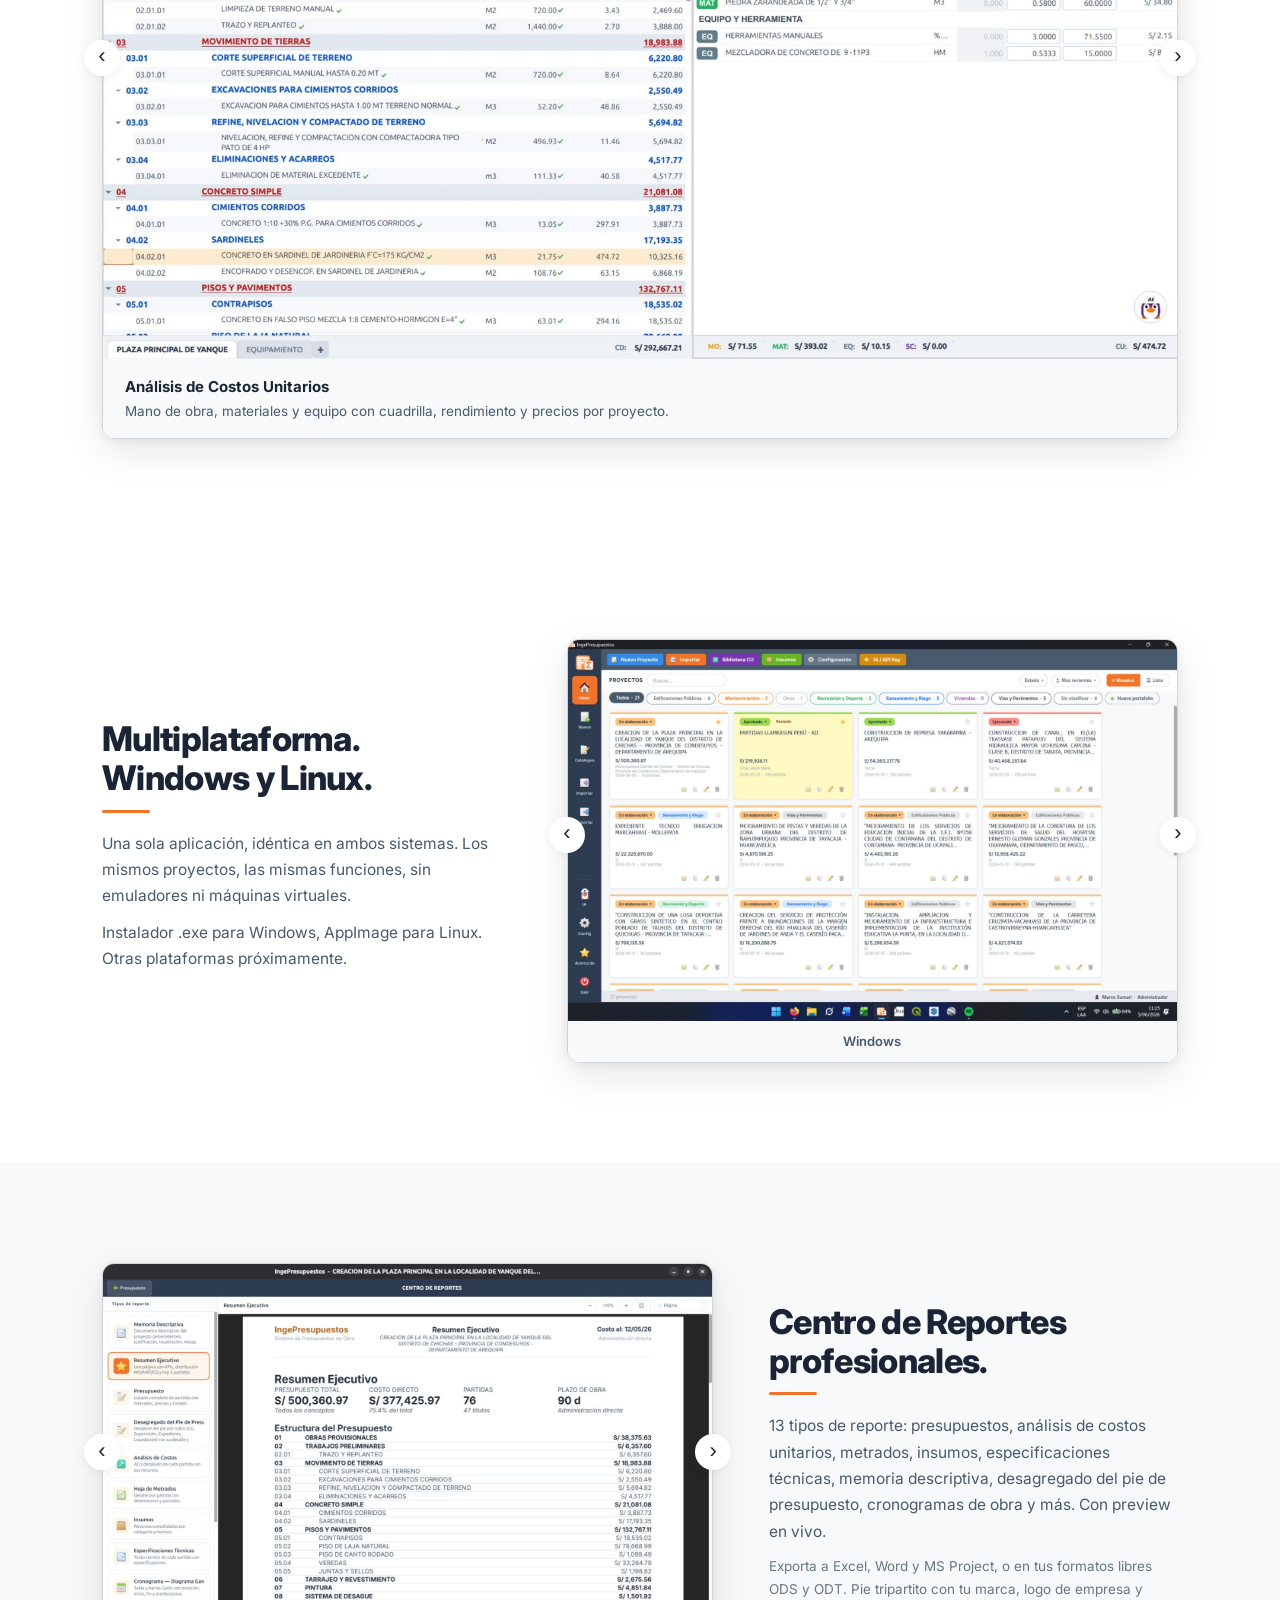
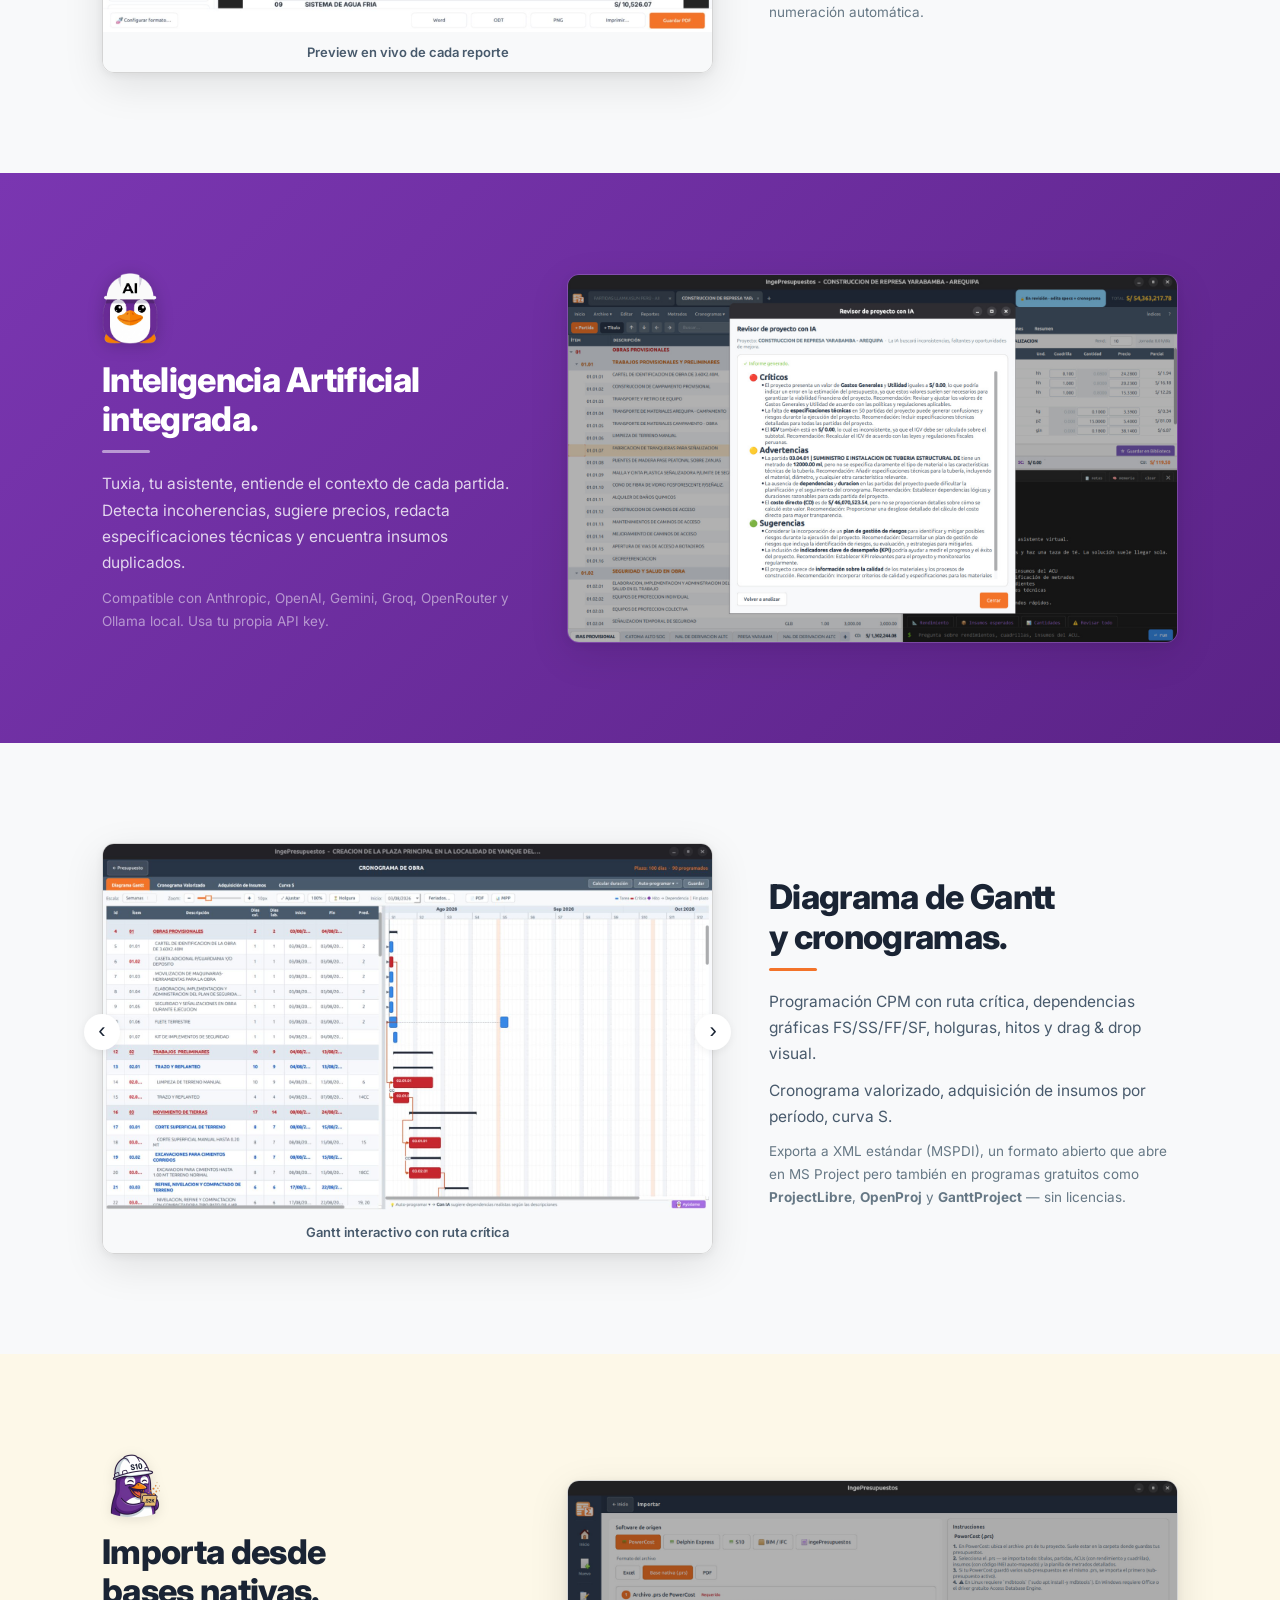
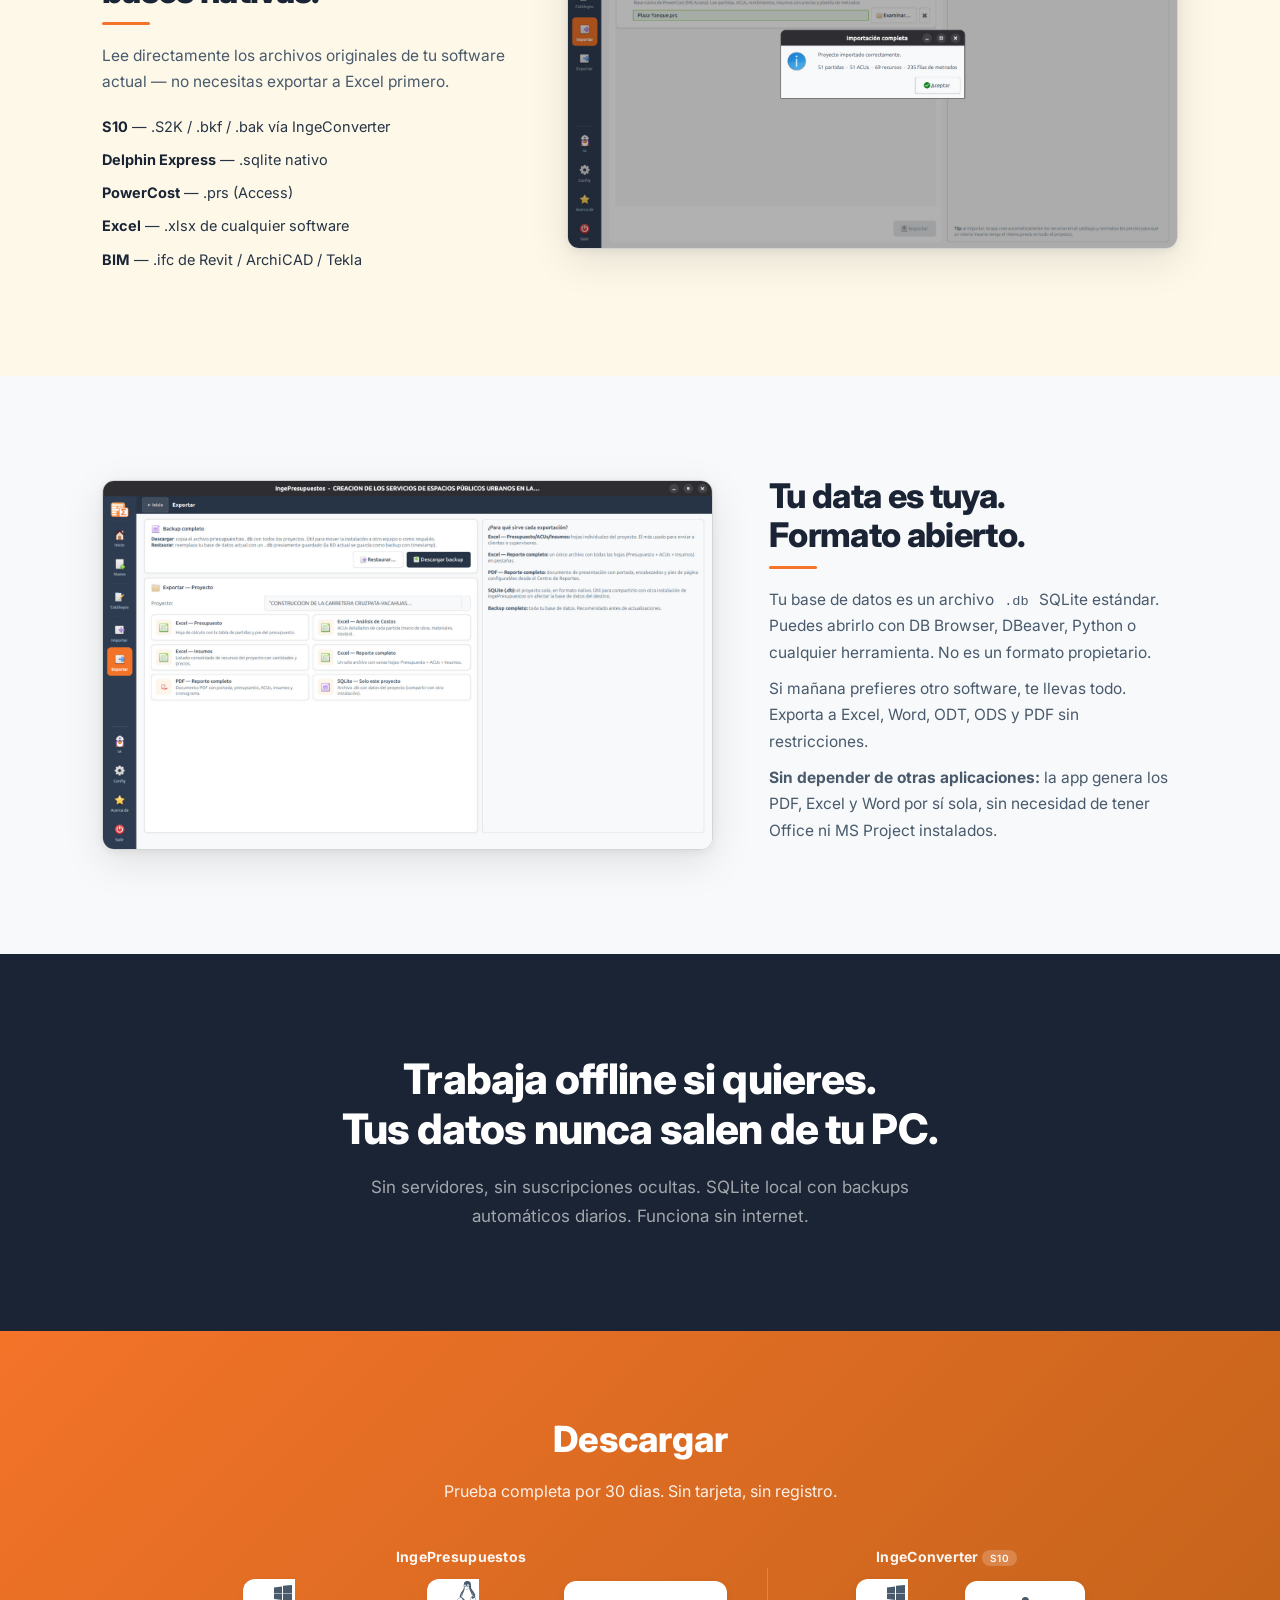
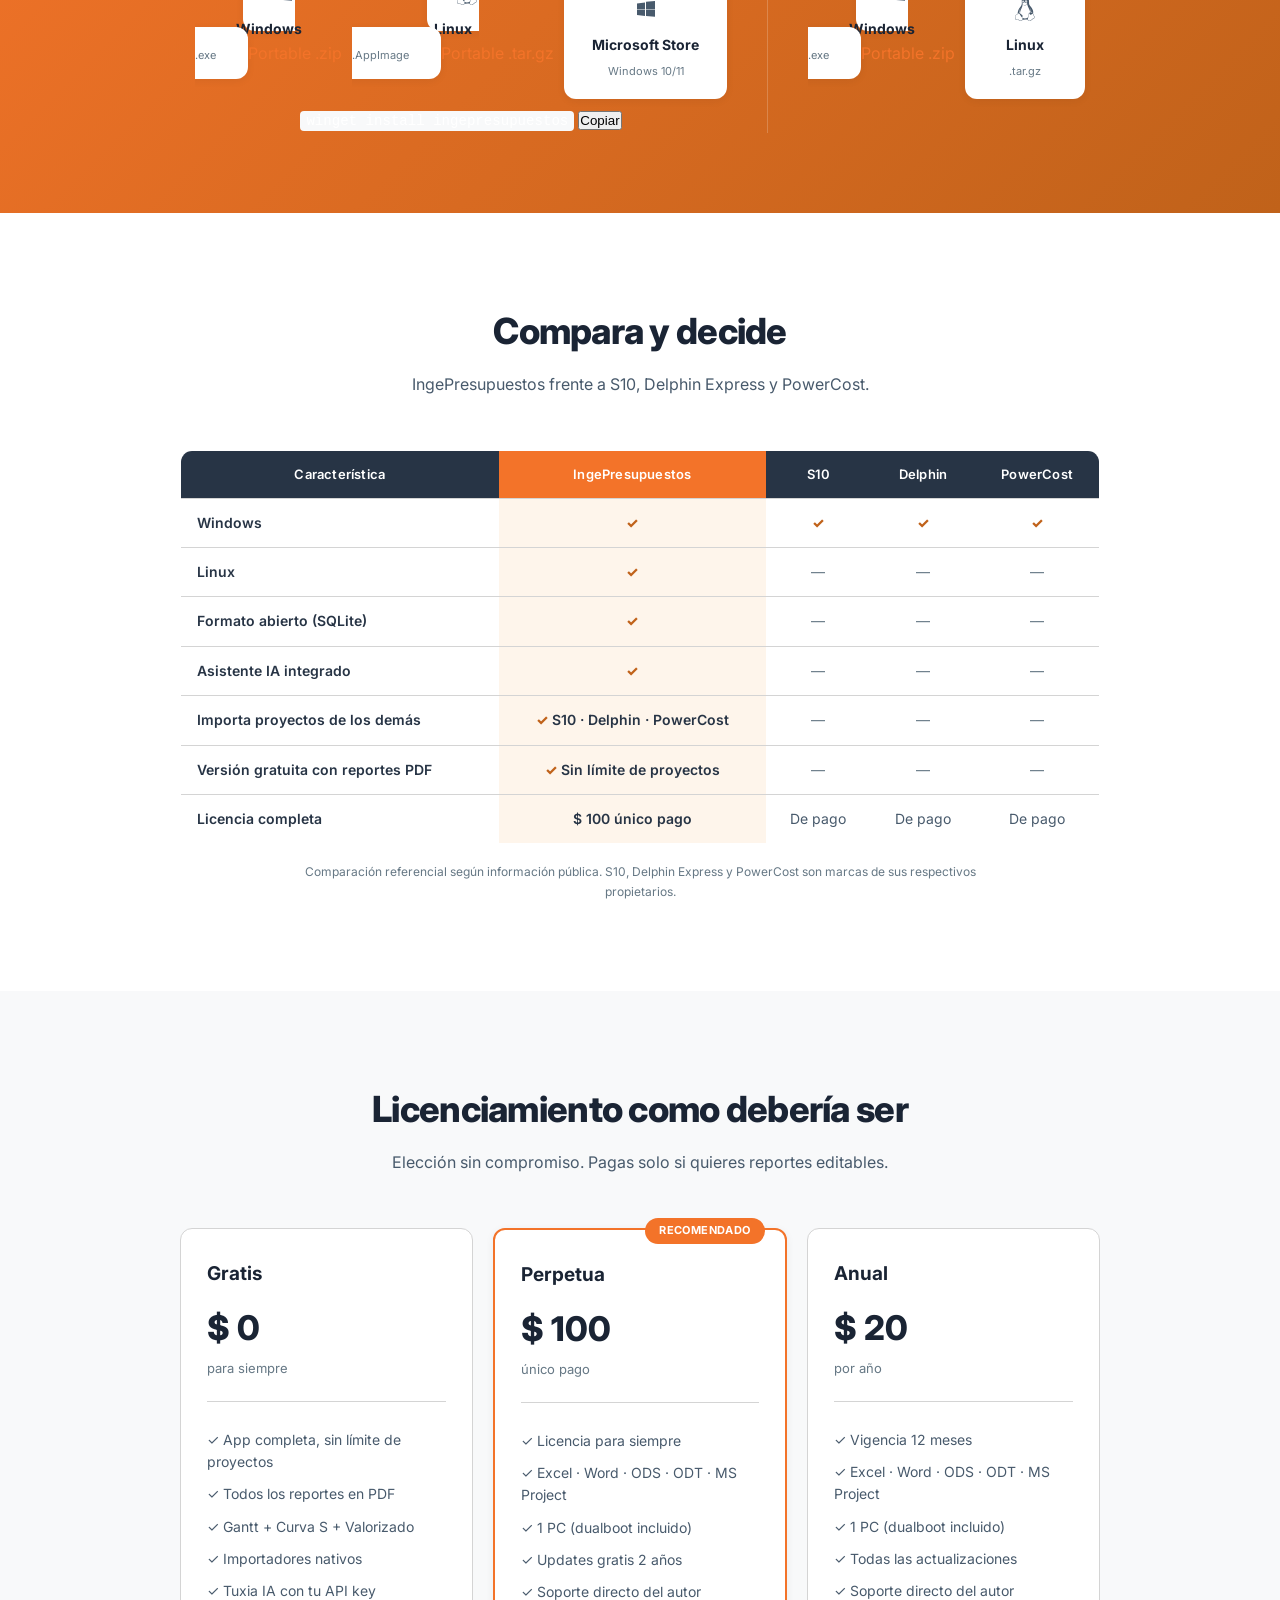
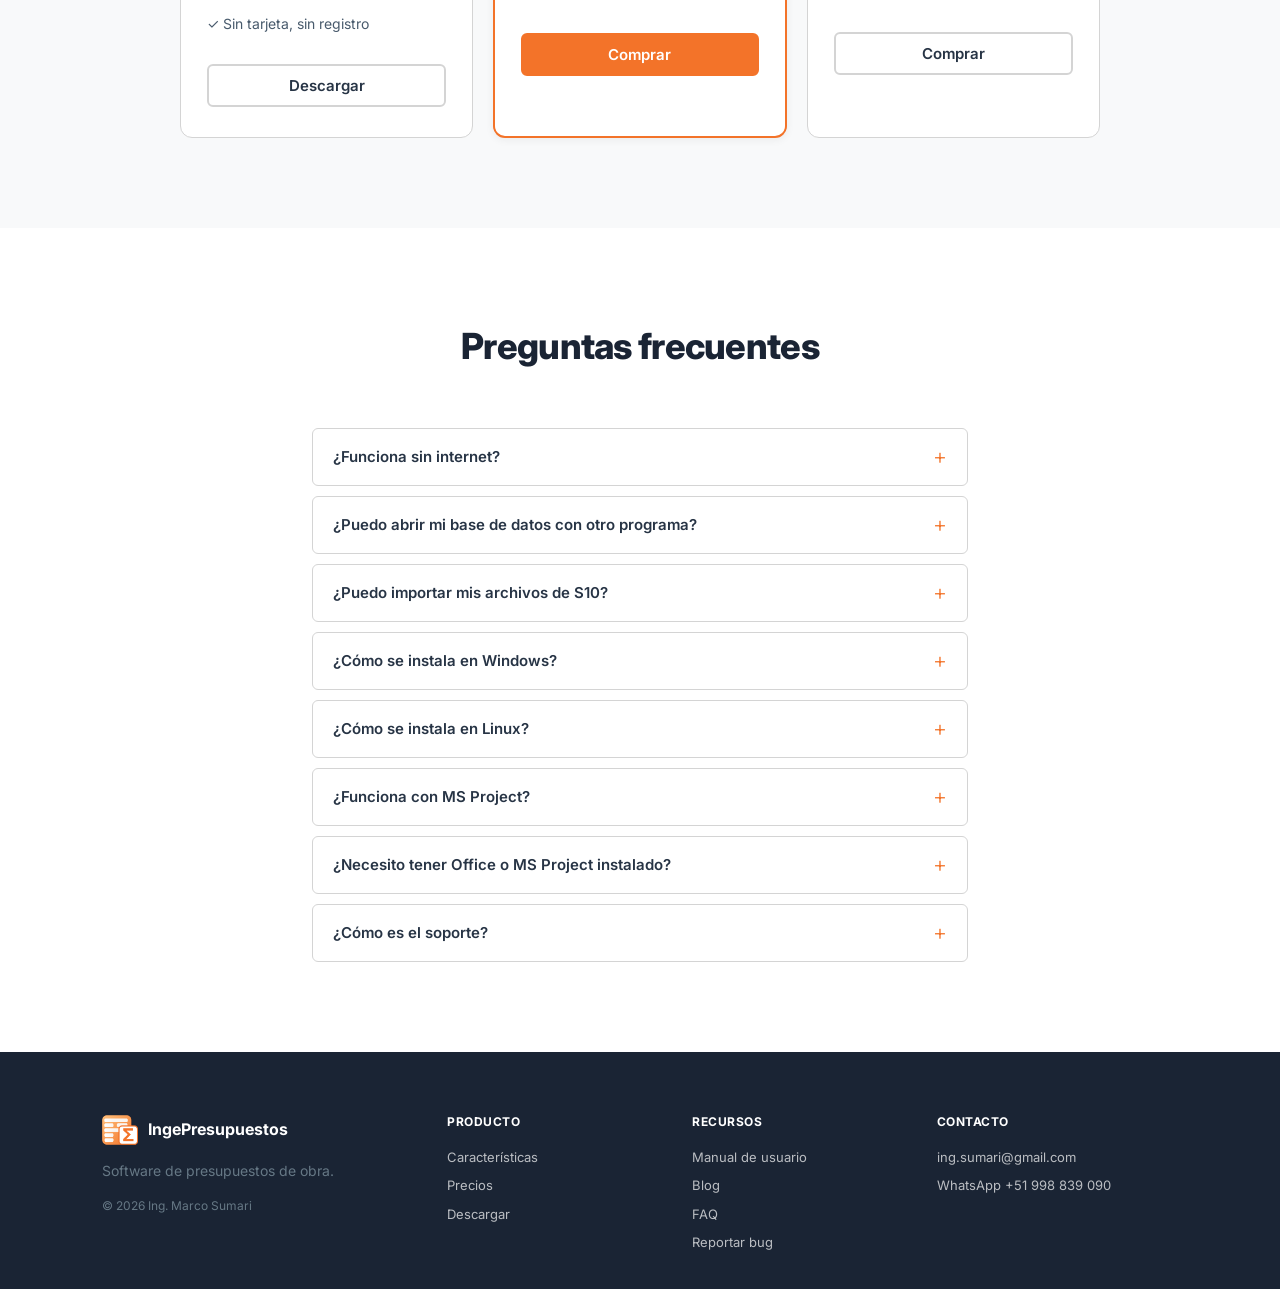
==== commit 35df4e89: "feat(blog): estructura del blog + mejoras SEO de la landing - Nueva sección /blog: listado (index.ht" ====
--- a/index.html
+++ b/index.html
@@ -5,17 +5,17 @@
   <meta name="viewport" content="width=device-width, initial-scale=1.0">
   <meta name="theme-color" content="#273445">
 
-  <title>IngePresupuestos · Software para Presupuestos de Obra</title>
-
-  <meta name="description" content="Software de presupuestos de obra. Multiplataforma, offline, formato abierto SQLite. Importa desde Delphin, PowerCost y S10. Reportes PDF gratis.">
-  <meta name="keywords" content="presupuesto obra, ACU, cronograma Gantt, Delphin Express, PowerCost, S10, INEI, CAPECO, ingeniería civil Perú, software construcción">
+  <title>IngePresupuestos · Software de Presupuestos de Obra con IA</title>
+
+  <meta name="description" content="Presupuestos de obra con Inteligencia Artificial: genera especificaciones técnicas, ACU, metrados, cronograma Gantt y 13 reportes. Compatible con S10, Delphin y PowerCost. Windows y Linux.">
+  <meta name="keywords" content="presupuesto obra, software presupuestos de obra, especificaciones técnicas con IA, ACU, cronograma Gantt, Delphin Express, PowerCost, S10, alternativa a S10, INEI, CAPECO, ingeniería civil Perú, software construcción">
   <meta name="author" content="Ing. Marco Sumari">
 
   <link rel="canonical" href="https://ingepresupuestos.com/">
 
   <meta property="og:site_name" content="IngePresupuestos">
-  <meta property="og:title" content="IngePresupuestos · Software para Presupuestos de Obra">
-  <meta property="og:description" content="Multiplataforma, offline, formato abierto. Importa desde Delphin, PowerCost y S10. Reportes PDF gratis.">
+  <meta property="og:title" content="IngePresupuestos · Software de Presupuestos de Obra con IA">
+  <meta property="og:description" content="Genera especificaciones técnicas con IA, ACU, metrados, Gantt y 13 reportes. Compatible con S10, Delphin y PowerCost. Windows y Linux.">
   <meta property="og:image" content="https://ingepresupuestos.com/images/og-banner.jpg">
   <meta property="og:image:width" content="1200">
   <meta property="og:image:height" content="630">
@@ -24,8 +24,8 @@
   <meta property="og:locale" content="es_PE">
 
   <meta name="twitter:card" content="summary_large_image">
-  <meta name="twitter:title" content="IngePresupuestos · Software para Presupuestos de Obra">
-  <meta name="twitter:description" content="Multiplataforma, offline, formato abierto. Importa desde Delphin, PowerCost y S10. Reportes PDF gratis.">
+  <meta name="twitter:title" content="IngePresupuestos · Software de Presupuestos de Obra con IA">
+  <meta name="twitter:description" content="Genera especificaciones técnicas con IA, ACU, metrados, Gantt y 13 reportes. Compatible con S10, Delphin y PowerCost. Windows y Linux.">
   <meta name="twitter:image" content="https://ingepresupuestos.com/images/og-banner.jpg">
 
   <link rel="icon" href="images/favicon.ico" sizes="any">
@@ -46,7 +46,7 @@
     "name": "IngePresupuestos",
     "operatingSystem": "Windows, Linux",
     "applicationCategory": "BusinessApplication",
-    "description": "Software de presupuestos de obra. Multiplataforma, offline, formato abierto SQLite. Importa desde Delphin, PowerCost y S10. Reportes PDF gratis.",
+    "description": "Software de presupuestos de obra con Inteligencia Artificial: genera especificaciones técnicas, ACU, metrados, cronograma Gantt y 13 reportes. Compatible con S10, Delphin y PowerCost. Multiplataforma, offline, formato abierto SQLite. Reportes PDF gratis.",
     "url": "https://ingepresupuestos.com/",
     "image": "https://ingepresupuestos.com/images/logo.png",
     "author": {
@@ -167,6 +167,7 @@
         <a href="#features">Características</a>
         <a href="#precios">Precios</a>
         <a href="https://docs.ingepresupuestos.com">Manual</a>
+        <a href="/blog/">Blog</a>
         <a href="#faq">FAQ</a>
       </nav>
       <button class="nav-toggle" aria-label="Abrir menú" type="button">
@@ -401,35 +402,53 @@
         <div class="dl-group">
           <span class="dl-group-label">IngePresupuestos</span>
           <div class="dl-group-cards">
-            <a href="#" class="dl-card dl-card-compact" id="dl-win">
-              <svg width="24" height="24" viewBox="0 0 24 24" fill="currentColor"><path d="M3 12V6.5l8-1.1V12H3zm0 .5V18l8 1.1v-6.6H3zm9-7.7V12h9V4l-9 .8zm0 7.7v6.5l9 .8V12.5h-9z"/></svg>
-              <strong>Windows</strong>
-              <span>.exe</span>
-            </a>
+            <div class="dl-item">
+              <a href="#" class="dl-card dl-card-compact" id="dl-win">
+                <svg width="24" height="24" viewBox="0 0 24 24" fill="currentColor"><path d="M3 12V6.5l8-1.1V12H3zm0 .5V18l8 1.1v-6.6H3zm9-7.7V12h9V4l-9 .8zm0 7.7v6.5l9 .8V12.5h-9z"/></svg>
+                <strong>Windows</strong>
+                <span>.exe</span>
+              </a>
+              <a class="dl-portable" href="#" id="dl-win-zip">Portable .zip</a>
+            </div>
+            <div class="dl-item">
             <a href="#" class="dl-card dl-card-compact" id="dl-linux">
               <svg width="24" height="24" viewBox="0 0 448 512" fill="currentColor"><path d="M220.8 123.3c1 .5 1.8 1.7 3 1.7c1.1 0 2.8-.4 2.9-1.5c.2-1.4-1.9-2.3-3.2-2.9c-1.7-.7-3.9-1-5.5-.1c-.4.2-.8.7-.6 1.1c.3 1.3 2.3 1.1 3.4 1.7zm-21.9 1.7c1.2 0 2-1.2 3-1.7c1.1-.6 3.1-.4 3.5-1.6c.2-.4-.2-.9-.6-1.1c-1.6-.9-3.8-.6-5.5.1c-1.3.6-3.4 1.5-3.2 2.9c.1 1 1.8 1.5 2.8 1.4zM420 403.8c-3.6-4-5.3-11.6-7.2-19.7c-1.8-8.1-3.9-16.8-10.5-22.4c-1.3-1.1-2.6-2.1-4-2.9c-1.3-.8-2.7-1.5-4.1-2c9.2-27.3 5.6-54.5-3.7-79.1c-11.4-30.1-31.3-56.4-46.5-74.4c-17.1-21.5-33.7-41.9-33.4-72C311.1 85.4 315.7.1 234.8 0C132.4-.2 158 103.4 156.9 135.2c-1.7 23.4-6.4 41.8-22.5 64.7c-18.9 22.5-45.5 58.8-58.1 96.7c-6 17.9-8.8 36.1-6.2 53.3c-6.5 5.8-11.4 14.7-16.6 20.2c-4.2 4.3-10.3 5.9-17 8.3s-14 6-18.5 14.5c-2.1 3.9-2.8 8.1-2.8 12.4c0 3.9.6 7.9 1.2 11.8c1.2 8.1 2.5 15.7.8 20.8c-5.2 14.4-5.9 24.4-2.2 31.7c3.8 7.3 11.4 10.5 20.1 12.3c17.3 3.6 40.8 2.7 59.3 12.5c19.8 10.4 39.9 14.1 55.9 10.4c11.6-2.6 21.1-9.6 25.9-20.2c12.5-.1 26.3-5.4 48.3-6.6c14.9-1.2 33.6 5.3 55.1 4.1c.6 2.3 1.4 4.6 2.5 6.7v.1c8.3 16.7 23.8 24.3 40.3 23c16.6-1.3 34.1-11 48.3-27.9c13.6-16.4 36-23.2 50.9-32.2c7.4-4.5 13.4-10.1 13.9-18.3c.4-8.2-4.4-17.3-15.5-29.7zM223.7 87.3c9.8-22.2 34.2-21.8 44-.4c6.5 14.2 3.6 30.9-4.3 40.4c-1.6-.8-5.9-2.6-12.6-4.9c1.1-1.2 3.1-2.7 3.9-4.6c4.8-11.8-.2-27-9.1-27.3c-7.3-.5-13.9 10.8-11.8 23c-4.1-2-9.4-3.5-13-4.4c-1-6.9-.3-14.6 2.9-21.8zM183 75.8c10.1 0 20.8 14.2 19.1 33.5c-3.5 1-7.1 2.5-10.2 4.6c1.2-8.9-3.3-20.1-9.6-19.6c-8.4.7-9.8 21.2-1.8 28.1c1 .8 1.9-.2-5.9 5.5c-15.6-14.6-10.5-52.1 8.4-52.1zm-13.6 60.7c6.2-4.6 13.6-10 14.1-10.5c4.7-4.4 13.5-14.2 27.9-14.2c7.1 0 15.6 2.3 25.9 8.9c6.3 4.1 11.3 4.4 22.6 9.3c8.4 3.5 13.7 9.7 10.5 18.2c-2.6 7.1-11 14.4-22.7 18.1c-11.1 3.6-19.8 16-38.2 14.9c-3.9-.2-7-1-9.6-2.1c-8-3.5-12.2-10.4-20-15c-8.6-4.8-13.2-10.4-14.7-15.3c-1.4-4.9 0-9 4.2-12.3zm3.3 334c-2.7 35.1-43.9 34.4-75.3 18c-29.9-15.8-68.6-6.5-76.5-21.9c-2.4-4.7-2.4-12.7 2.6-26.4v-.2c2.4-7.6.6-16-.6-23.9c-1.2-7.8-1.8-15 .9-20c3.5-6.7 8.5-9.1 14.8-11.3c10.3-3.7 11.8-3.4 19.6-9.9c5.5-5.7 9.5-12.9 14.3-18c5.1-5.5 10-8.1 17.7-6.9c8.1 1.2 15.1 6.8 21.9 16l19.6 35.6c9.5 19.9 43.1 48.4 41 68.9zm-1.4-25.9c-4.1-6.6-9.6-13.6-14.4-19.6c7.1 0 14.2-2.2 16.7-8.9c2.3-6.2 0-14.9-7.4-24.9c-13.5-18.2-38.3-32.5-38.3-32.5c-13.5-8.4-21.1-18.7-24.6-29.9s-3-23.3-.3-35.2c5.2-22.9 18.6-45.2 27.2-59.2c2.3-1.7.8 3.2-8.7 20.8c-8.5 16.1-24.4 53.3-2.6 82.4c.6-20.7 5.5-41.8 13.8-61.5c12-27.4 37.3-74.9 39.3-112.7c1.1.8 4.6 3.2 6.2 4.1c4.6 2.7 8.1 6.7 12.6 10.3c12.4 10 28.5 9.2 42.4 1.2c6.2-3.5 11.2-7.5 15.9-9c9.9-3.1 17.8-8.6 22.3-15c7.7 30.4 25.7 74.3 37.2 95.7c6.1 11.4 18.3 35.5 23.6 64.6c3.3-.1 7 .4 10.9 1.4c13.8-35.7-11.7-74.2-23.3-84.9c-4.7-4.6-4.9-6.6-2.6-6.5c12.6 11.2 29.2 33.7 35.2 59c2.8 11.6 3.3 23.7.4 35.7c16.4 6.8 35.9 17.9 30.7 34.8c-2.2-.1-3.2 0-4.2 0c3.2-10.1-3.9-17.6-22.8-26.1c-19.6-8.6-36-8.6-38.3 12.5c-12.1 4.2-18.3 14.7-21.4 27.3c-2.8 11.2-3.6 24.7-4.4 39.9c-.5 7.7-3.6 18-6.8 29c-32.1 22.9-76.7 32.9-114.3 7.2zm257.4-11.5c-.9 16.8-41.2 19.9-63.2 46.5c-13.2 15.7-29.4 24.4-43.6 25.5s-26.5-4.8-33.7-19.3c-4.7-11.1-2.4-23.1 1.1-36.3c3.7-14.2 9.2-28.8 9.9-40.6c.8-15.2 1.7-28.5 4.2-38.7c2.6-10.3 6.6-17.2 13.7-21.1c.3-.2.7-.3 1-.5c.8 13.2 7.3 26.6 18.8 29.5c12.6 3.3 30.7-7.5 38.4-16.3c9-.3 15.7-.9 22.6 5.1c9.9 8.5 7.1 30.3 17.1 41.6c10.6 11.6 14 19.5 13.7 24.6zM173.3 148.7c2 1.9 4.7 4.5 8 7.1c6.6 5.2 15.8 10.6 27.3 10.6c11.6 0 22.5-5.9 31.8-10.8c4.9-2.6 10.9-7 14.8-10.4s5.9-6.3 3.1-6.6s-2.6 2.6-6 5.1c-4.4 3.2-9.7 7.4-13.9 9.8c-7.4 4.2-19.5 10.2-29.9 10.2s-18.7-4.8-24.9-9.7c-3.1-2.5-5.7-5-7.7-6.9c-1.5-1.4-1.9-4.6-4.3-4.9c-1.4-.1-1.8 3.7 1.7 6.5z"/></svg>
               <strong>Linux</strong>
               <span>.AppImage</span>
             </a>
+              <a class="dl-portable" href="#" id="dl-linux-tar">Portable .tar.gz</a>
+            </div>
+            <a href="https://apps.microsoft.com/detail/9PN8FKLP4RH5"
+               target="_blank" rel="noopener"
+               class="dl-card dl-card-compact" id="dl-msstore">
+              <svg width="24" height="24" viewBox="0 0 24 24" fill="currentColor"><path d="M3 12V6.5l8-1.1V12H3zm0 .5V18l8 1.1v-6.6H3zm9-7.7V12h9V4l-9 .8zm0 7.7v6.5l9 .8V12.5h-9z"/></svg>
+              <strong>Microsoft Store</strong>
+              <span>Windows 10/11</span>
+            </a>
           </div>
-          <p class="dl-group-alt">Portable: <a href="#" id="dl-win-zip">ZIP</a> · <a href="#" id="dl-linux-tar">tar.gz</a></p>
+          <div class="dl-winget">
+            <code>winget install ingepresupuestos</code>
+            <button type="button" class="dl-winget-copy" data-copy="winget install ingepresupuestos" aria-label="Copiar comando winget">Copiar</button>
+          </div>
         </div>
         <div class="dl-divider"></div>
         <div class="dl-group">
           <span class="dl-group-label">IngeConverter <span class="dl-group-tag">S10</span></span>
           <div class="dl-group-cards">
-            <a href="#" class="dl-card dl-card-compact" id="dl-ic-win">
-              <svg width="24" height="24" viewBox="0 0 24 24" fill="currentColor"><path d="M3 12V6.5l8-1.1V12H3zm0 .5V18l8 1.1v-6.6H3zm9-7.7V12h9V4l-9 .8zm0 7.7v6.5l9 .8V12.5h-9z"/></svg>
-              <strong>Windows</strong>
-              <span>.exe</span>
-            </a>
+            <div class="dl-item">
+              <a href="#" class="dl-card dl-card-compact" id="dl-ic-win">
+                <svg width="24" height="24" viewBox="0 0 24 24" fill="currentColor"><path d="M3 12V6.5l8-1.1V12H3zm0 .5V18l8 1.1v-6.6H3zm9-7.7V12h9V4l-9 .8zm0 7.7v6.5l9 .8V12.5h-9z"/></svg>
+                <strong>Windows</strong>
+                <span>.exe</span>
+              </a>
+              <a class="dl-portable" href="#" id="dl-ic-win-zip">Portable .zip</a>
+            </div>
             <a href="#" class="dl-card dl-card-compact" id="dl-ic-linux">
               <svg width="24" height="24" viewBox="0 0 448 512" fill="currentColor"><path d="M220.8 123.3c1 .5 1.8 1.7 3 1.7c1.1 0 2.8-.4 2.9-1.5c.2-1.4-1.9-2.3-3.2-2.9c-1.7-.7-3.9-1-5.5-.1c-.4.2-.8.7-.6 1.1c.3 1.3 2.3 1.1 3.4 1.7zm-21.9 1.7c1.2 0 2-1.2 3-1.7c1.1-.6 3.1-.4 3.5-1.6c.2-.4-.2-.9-.6-1.1c-1.6-.9-3.8-.6-5.5.1c-1.3.6-3.4 1.5-3.2 2.9c.1 1 1.8 1.5 2.8 1.4zM420 403.8c-3.6-4-5.3-11.6-7.2-19.7c-1.8-8.1-3.9-16.8-10.5-22.4c-1.3-1.1-2.6-2.1-4-2.9c-1.3-.8-2.7-1.5-4.1-2c9.2-27.3 5.6-54.5-3.7-79.1c-11.4-30.1-31.3-56.4-46.5-74.4c-17.1-21.5-33.7-41.9-33.4-72C311.1 85.4 315.7.1 234.8 0C132.4-.2 158 103.4 156.9 135.2c-1.7 23.4-6.4 41.8-22.5 64.7c-18.9 22.5-45.5 58.8-58.1 96.7c-6 17.9-8.8 36.1-6.2 53.3c-6.5 5.8-11.4 14.7-16.6 20.2c-4.2 4.3-10.3 5.9-17 8.3s-14 6-18.5 14.5c-2.1 3.9-2.8 8.1-2.8 12.4c0 3.9.6 7.9 1.2 11.8c1.2 8.1 2.5 15.7.8 20.8c-5.2 14.4-5.9 24.4-2.2 31.7c3.8 7.3 11.4 10.5 20.1 12.3c17.3 3.6 40.8 2.7 59.3 12.5c19.8 10.4 39.9 14.1 55.9 10.4c11.6-2.6 21.1-9.6 25.9-20.2c12.5-.1 26.3-5.4 48.3-6.6c14.9-1.2 33.6 5.3 55.1 4.1c.6 2.3 1.4 4.6 2.5 6.7v.1c8.3 16.7 23.8 24.3 40.3 23c16.6-1.3 34.1-11 48.3-27.9c13.6-16.4 36-23.2 50.9-32.2c7.4-4.5 13.4-10.1 13.9-18.3c.4-8.2-4.4-17.3-15.5-29.7zM223.7 87.3c9.8-22.2 34.2-21.8 44-.4c6.5 14.2 3.6 30.9-4.3 40.4c-1.6-.8-5.9-2.6-12.6-4.9c1.1-1.2 3.1-2.7 3.9-4.6c4.8-11.8-.2-27-9.1-27.3c-7.3-.5-13.9 10.8-11.8 23c-4.1-2-9.4-3.5-13-4.4c-1-6.9-.3-14.6 2.9-21.8zM183 75.8c10.1 0 20.8 14.2 19.1 33.5c-3.5 1-7.1 2.5-10.2 4.6c1.2-8.9-3.3-20.1-9.6-19.6c-8.4.7-9.8 21.2-1.8 28.1c1 .8 1.9-.2-5.9 5.5c-15.6-14.6-10.5-52.1 8.4-52.1zm-13.6 60.7c6.2-4.6 13.6-10 14.1-10.5c4.7-4.4 13.5-14.2 27.9-14.2c7.1 0 15.6 2.3 25.9 8.9c6.3 4.1 11.3 4.4 22.6 9.3c8.4 3.5 13.7 9.7 10.5 18.2c-2.6 7.1-11 14.4-22.7 18.1c-11.1 3.6-19.8 16-38.2 14.9c-3.9-.2-7-1-9.6-2.1c-8-3.5-12.2-10.4-20-15c-8.6-4.8-13.2-10.4-14.7-15.3c-1.4-4.9 0-9 4.2-12.3zm3.3 334c-2.7 35.1-43.9 34.4-75.3 18c-29.9-15.8-68.6-6.5-76.5-21.9c-2.4-4.7-2.4-12.7 2.6-26.4v-.2c2.4-7.6.6-16-.6-23.9c-1.2-7.8-1.8-15 .9-20c3.5-6.7 8.5-9.1 14.8-11.3c10.3-3.7 11.8-3.4 19.6-9.9c5.5-5.7 9.5-12.9 14.3-18c5.1-5.5 10-8.1 17.7-6.9c8.1 1.2 15.1 6.8 21.9 16l19.6 35.6c9.5 19.9 43.1 48.4 41 68.9zm-1.4-25.9c-4.1-6.6-9.6-13.6-14.4-19.6c7.1 0 14.2-2.2 16.7-8.9c2.3-6.2 0-14.9-7.4-24.9c-13.5-18.2-38.3-32.5-38.3-32.5c-13.5-8.4-21.1-18.7-24.6-29.9s-3-23.3-.3-35.2c5.2-22.9 18.6-45.2 27.2-59.2c2.3-1.7.8 3.2-8.7 20.8c-8.5 16.1-24.4 53.3-2.6 82.4c.6-20.7 5.5-41.8 13.8-61.5c12-27.4 37.3-74.9 39.3-112.7c1.1.8 4.6 3.2 6.2 4.1c4.6 2.7 8.1 6.7 12.6 10.3c12.4 10 28.5 9.2 42.4 1.2c6.2-3.5 11.2-7.5 15.9-9c9.9-3.1 17.8-8.6 22.3-15c7.7 30.4 25.7 74.3 37.2 95.7c6.1 11.4 18.3 35.5 23.6 64.6c3.3-.1 7 .4 10.9 1.4c13.8-35.7-11.7-74.2-23.3-84.9c-4.7-4.6-4.9-6.6-2.6-6.5c12.6 11.2 29.2 33.7 35.2 59c2.8 11.6 3.3 23.7.4 35.7c16.4 6.8 35.9 17.9 30.7 34.8c-2.2-.1-3.2 0-4.2 0c3.2-10.1-3.9-17.6-22.8-26.1c-19.6-8.6-36-8.6-38.3 12.5c-12.1 4.2-18.3 14.7-21.4 27.3c-2.8 11.2-3.6 24.7-4.4 39.9c-.5 7.7-3.6 18-6.8 29c-32.1 22.9-76.7 32.9-114.3 7.2zm257.4-11.5c-.9 16.8-41.2 19.9-63.2 46.5c-13.2 15.7-29.4 24.4-43.6 25.5s-26.5-4.8-33.7-19.3c-4.7-11.1-2.4-23.1 1.1-36.3c3.7-14.2 9.2-28.8 9.9-40.6c.8-15.2 1.7-28.5 4.2-38.7c2.6-10.3 6.6-17.2 13.7-21.1c.3-.2.7-.3 1-.5c.8 13.2 7.3 26.6 18.8 29.5c12.6 3.3 30.7-7.5 38.4-16.3c9-.3 15.7-.9 22.6 5.1c9.9 8.5 7.1 30.3 17.1 41.6c10.6 11.6 14 19.5 13.7 24.6zM173.3 148.7c2 1.9 4.7 4.5 8 7.1c6.6 5.2 15.8 10.6 27.3 10.6c11.6 0 22.5-5.9 31.8-10.8c4.9-2.6 10.9-7 14.8-10.4s5.9-6.3 3.1-6.6s-2.6 2.6-6 5.1c-4.4 3.2-9.7 7.4-13.9 9.8c-7.4 4.2-19.5 10.2-29.9 10.2s-18.7-4.8-24.9-9.7c-3.1-2.5-5.7-5-7.7-6.9c-1.5-1.4-1.9-4.6-4.3-4.9c-1.4-.1-1.8 3.7 1.7 6.5z"/></svg>
               <strong>Linux</strong>
               <span>.tar.gz</span>
             </a>
           </div>
-          <p class="dl-group-alt">Portable: <a href="#" id="dl-ic-win-zip">ZIP</a></p>
         </div>
       </div>
     </div>
@@ -608,7 +627,7 @@
     <div class="container footer-grid">
       <div class="footer-col">
         <div class="footer-brand">
-          <img src="images/logo.png" alt="" width="36" height="36">
+          <img src="images/logo.png" alt="Logo de IngePresupuestos" width="36" height="36">
           <strong>IngePresupuestos</strong>
         </div>
         <p>Software de presupuestos de obra.</p>
@@ -626,6 +645,7 @@
         <h4>Recursos</h4>
         <ul>
           <li><a href="https://docs.ingepresupuestos.com">Manual de usuario</a></li>
+          <li><a href="/blog/">Blog</a></li>
           <li><a href="#faq">FAQ</a></li>
           <li><a href="mailto:ing.sumari@gmail.com?subject=Bug%20-%20IngePresupuestos">Reportar bug</a></li>
         </ul>
